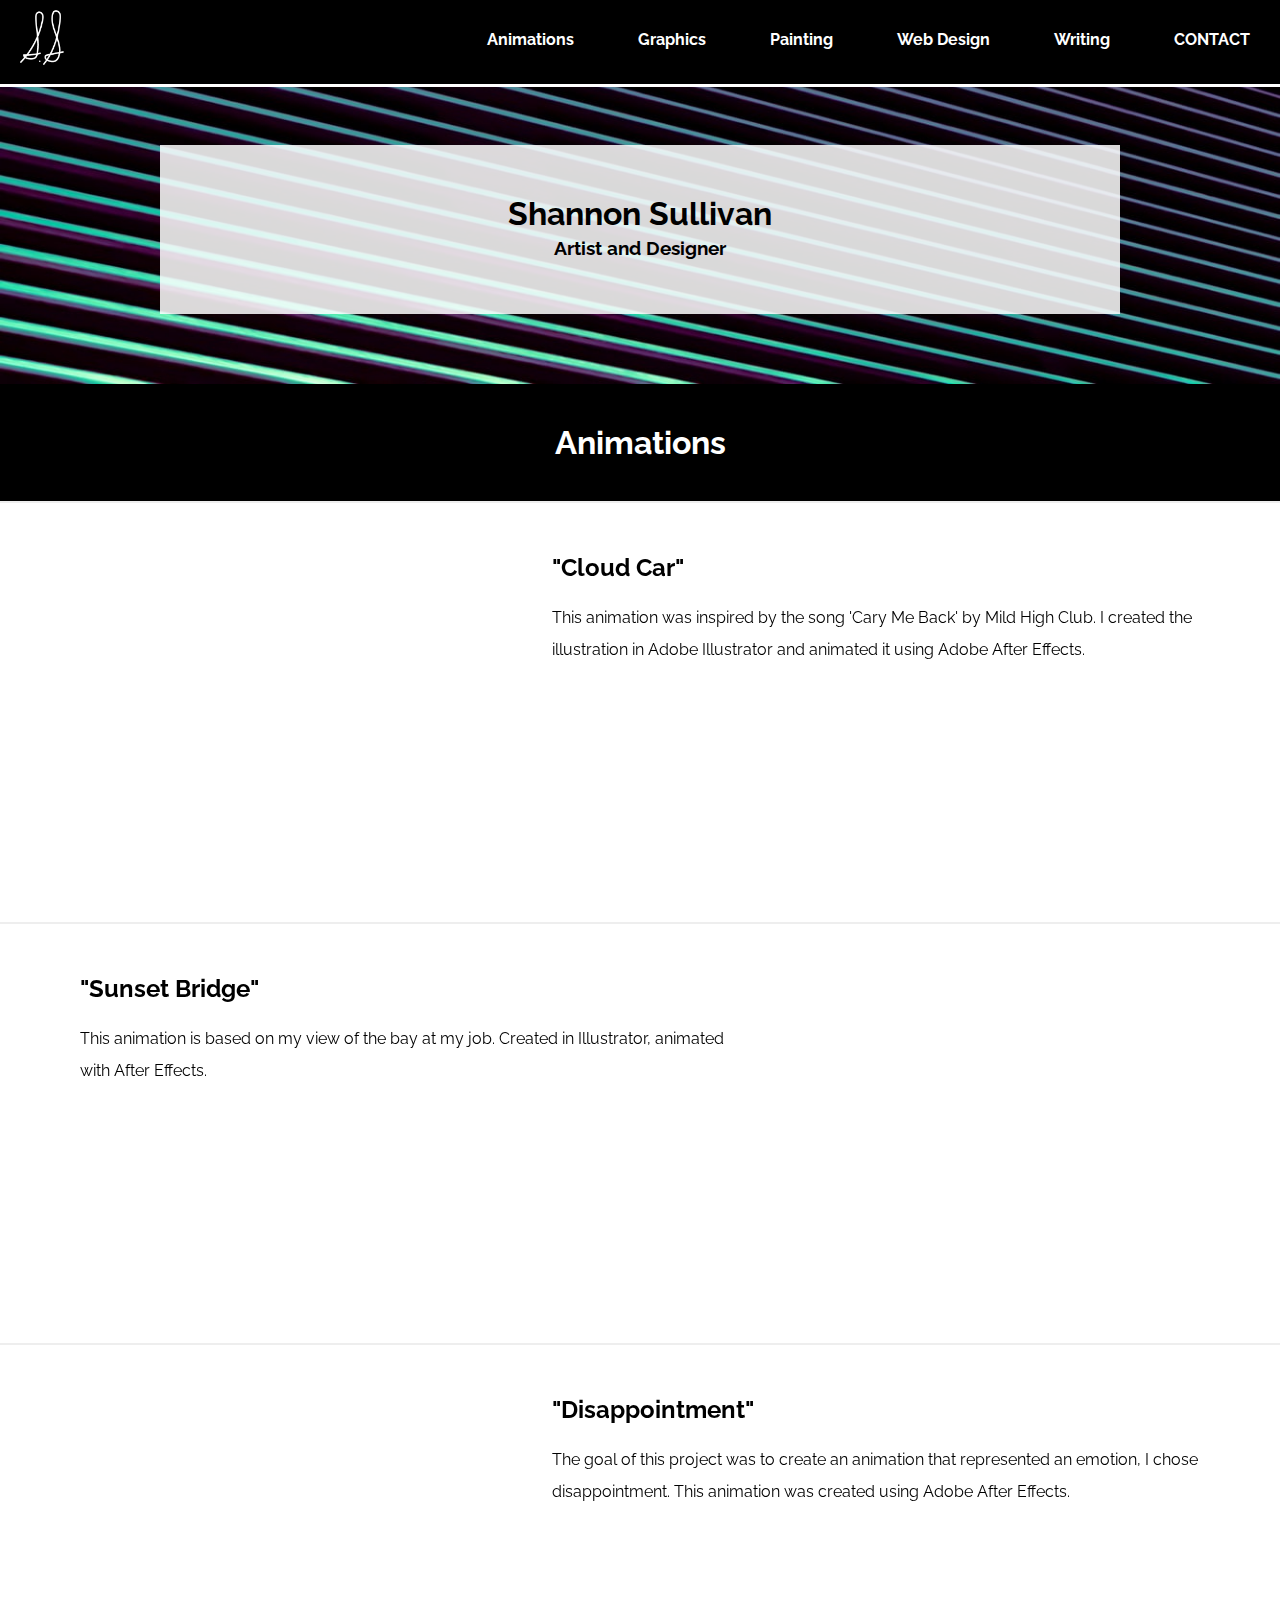
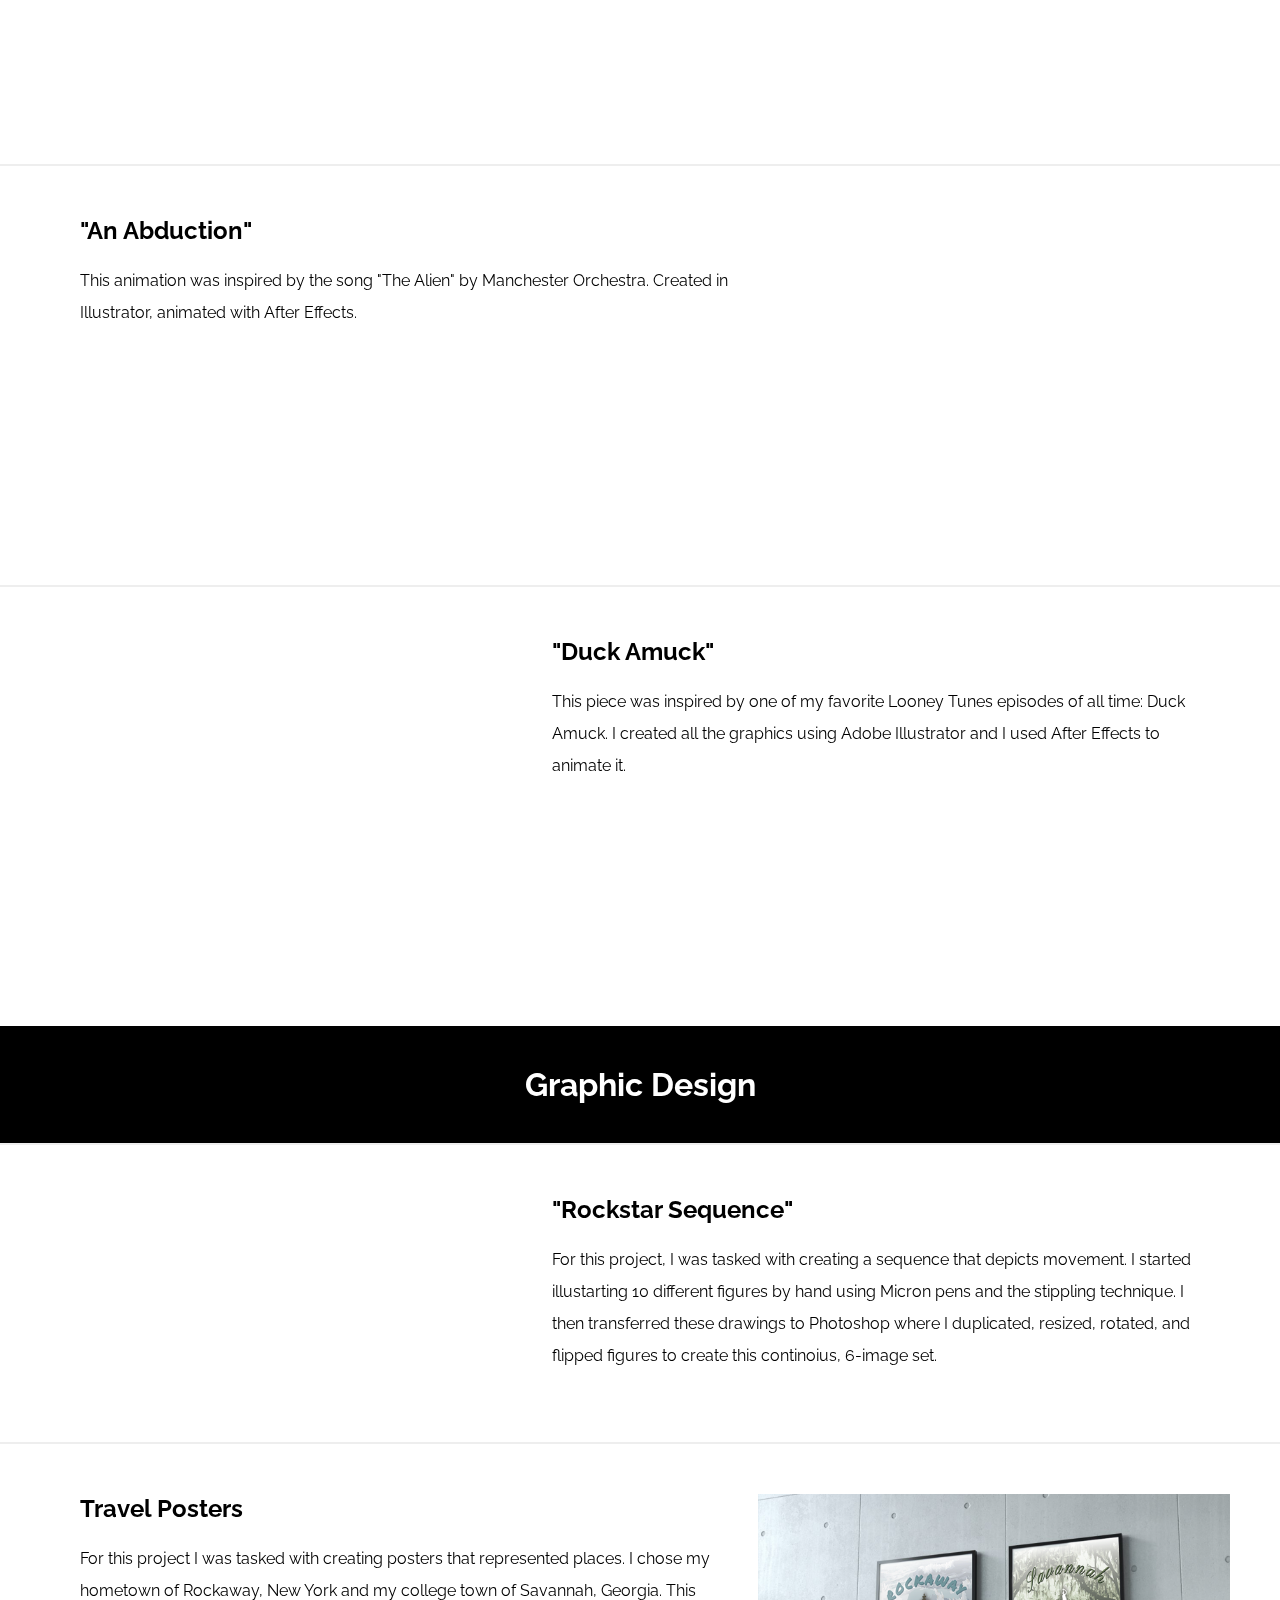
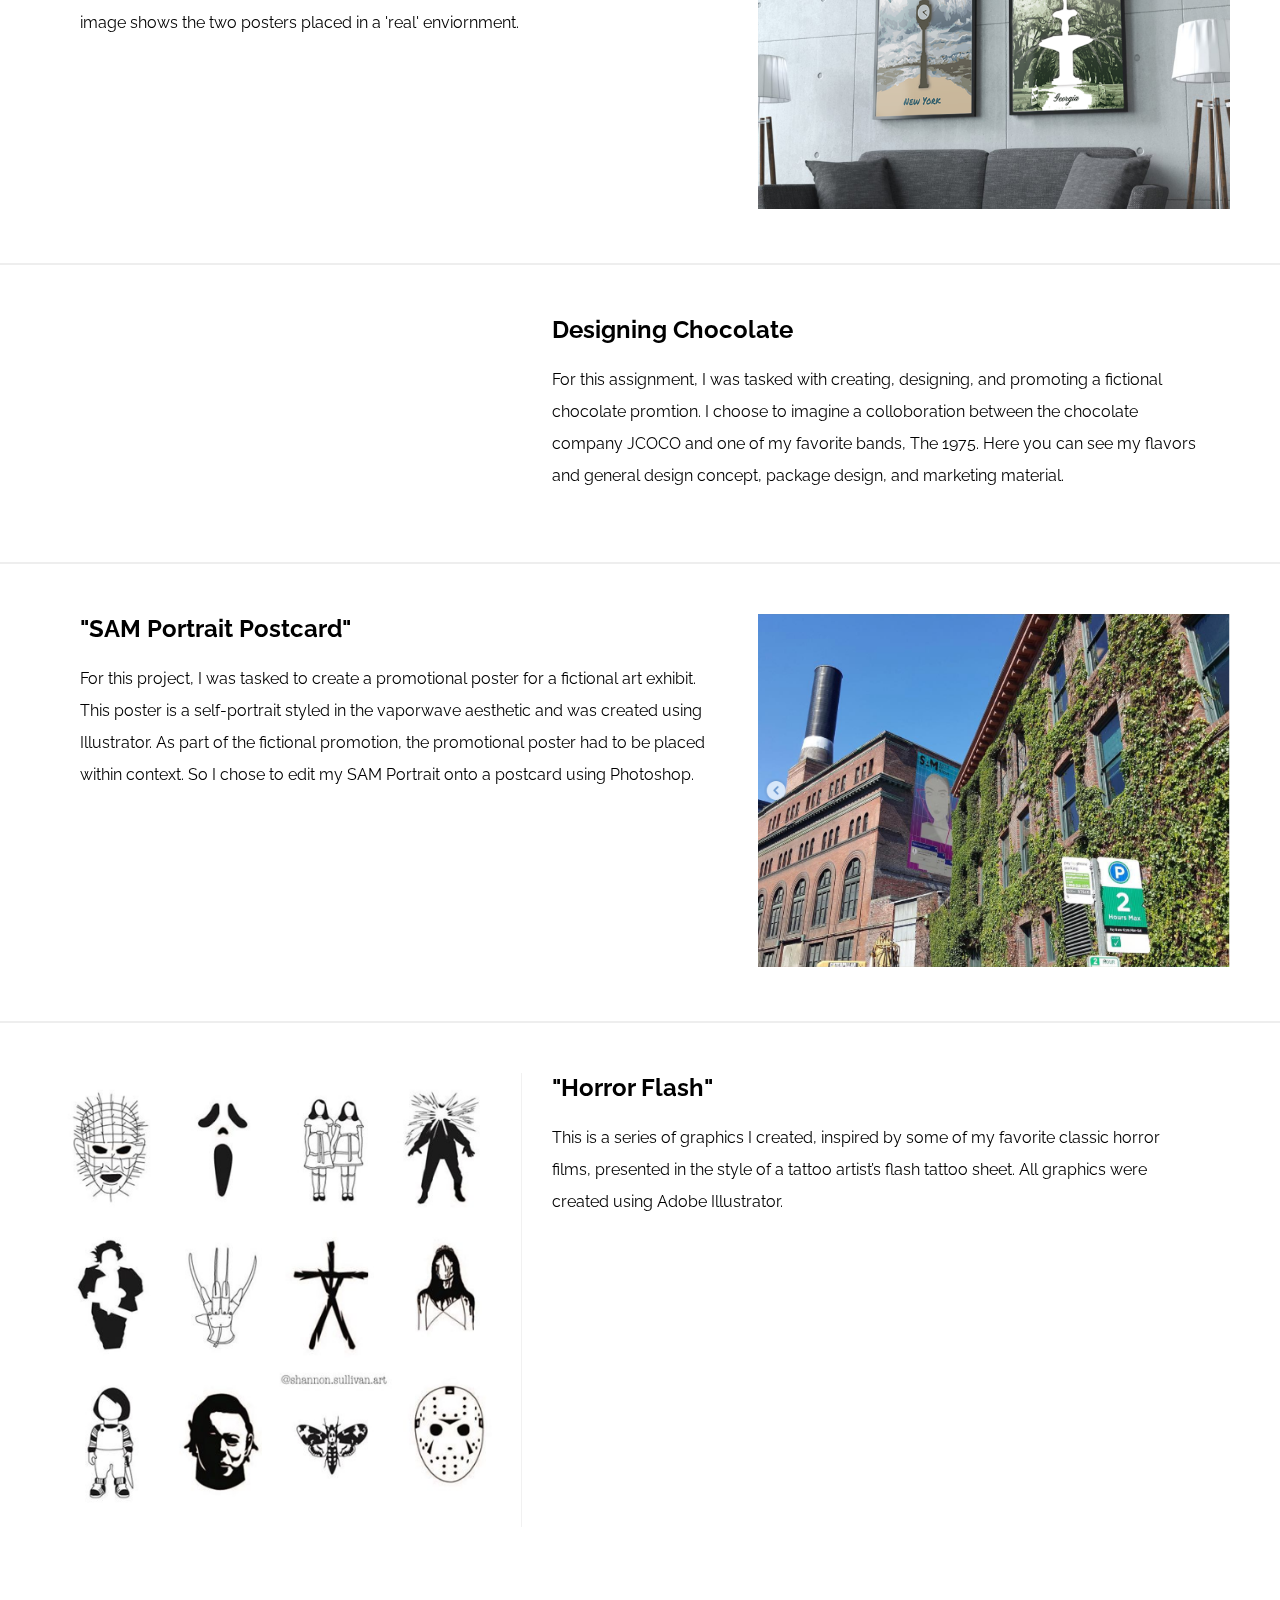
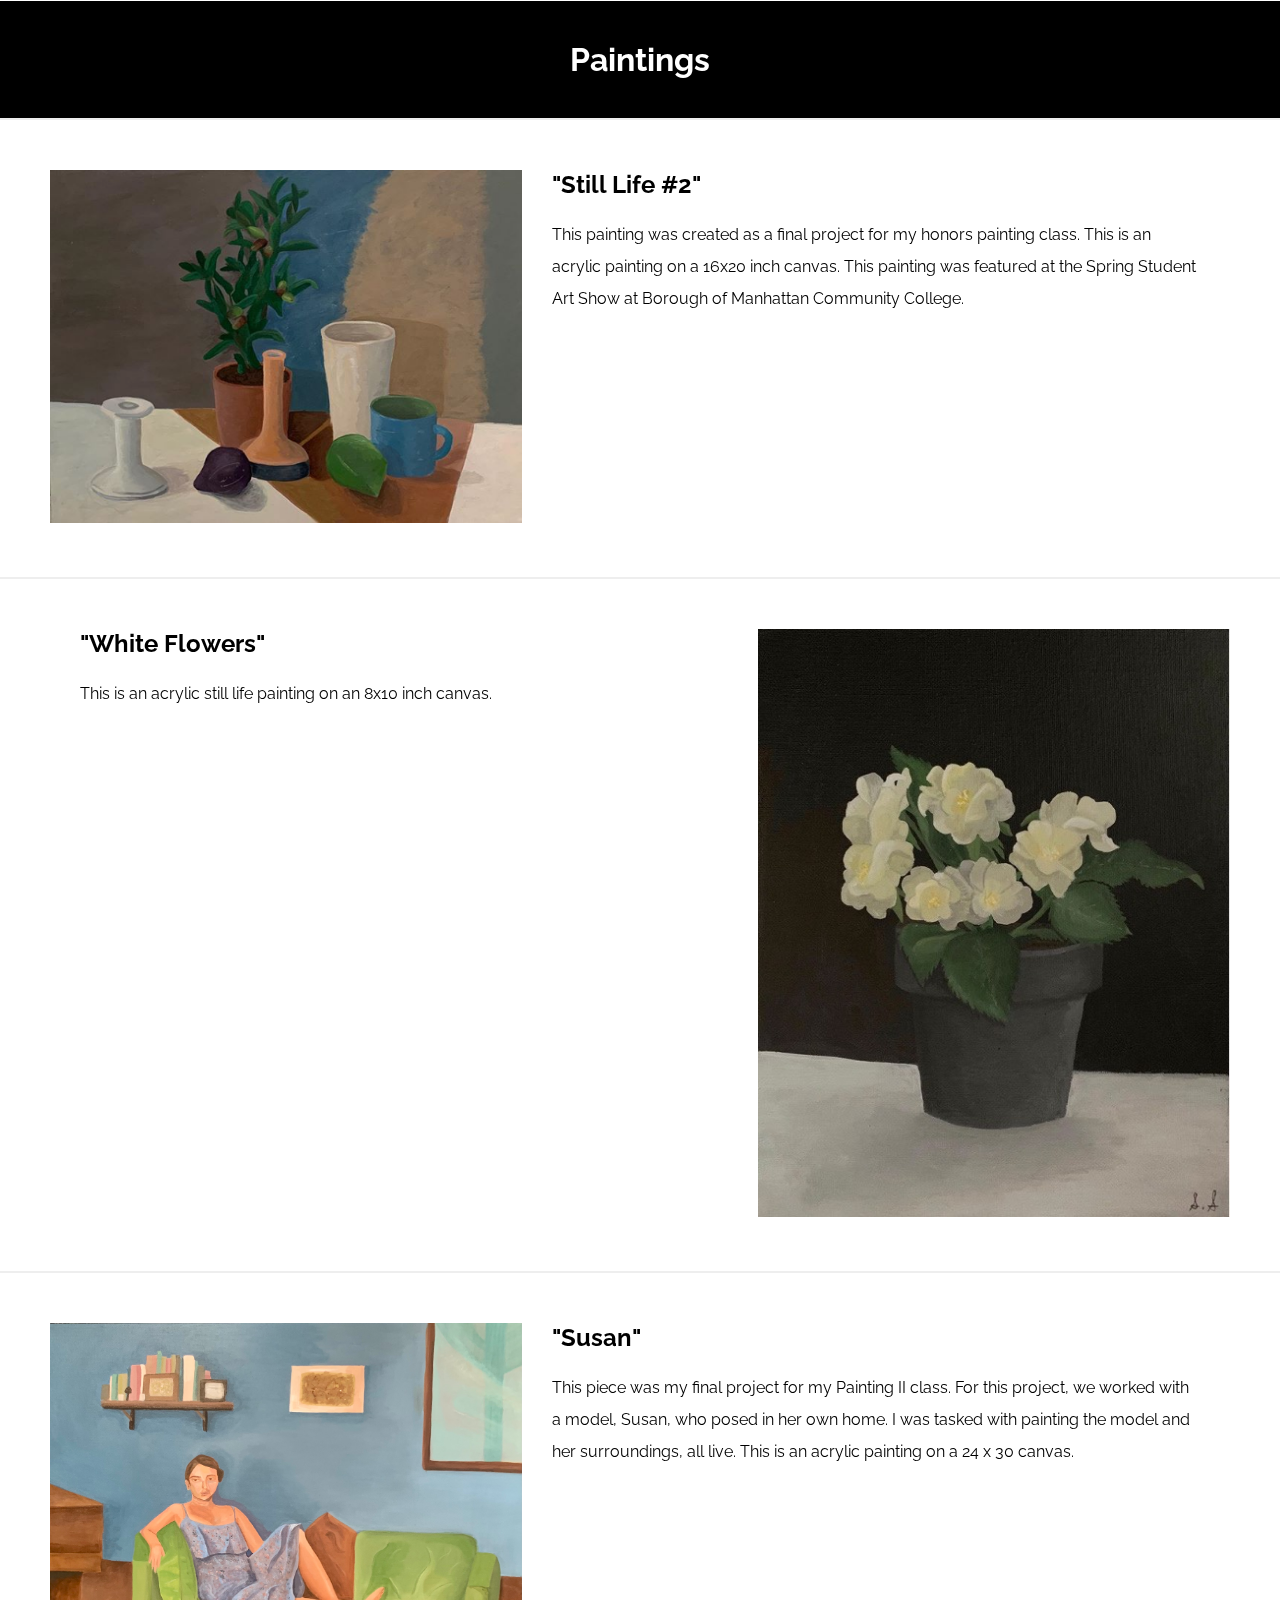
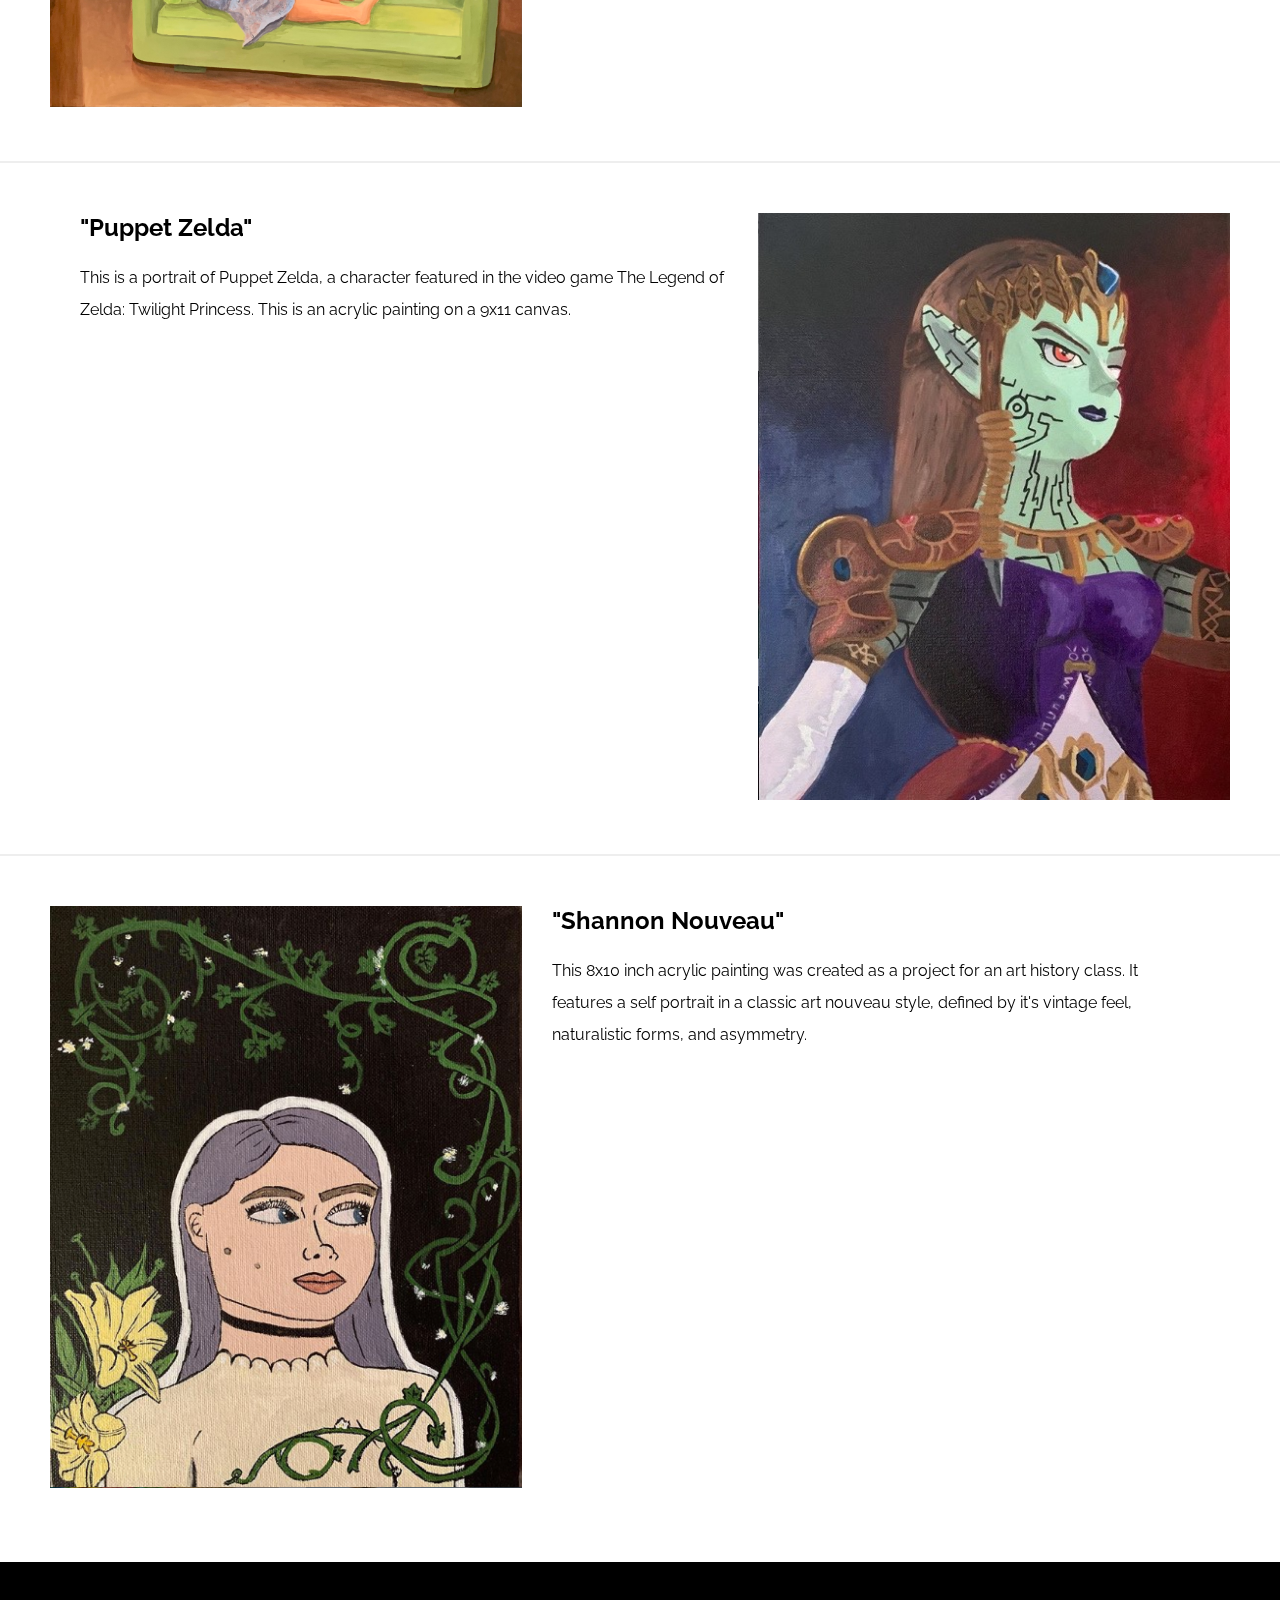
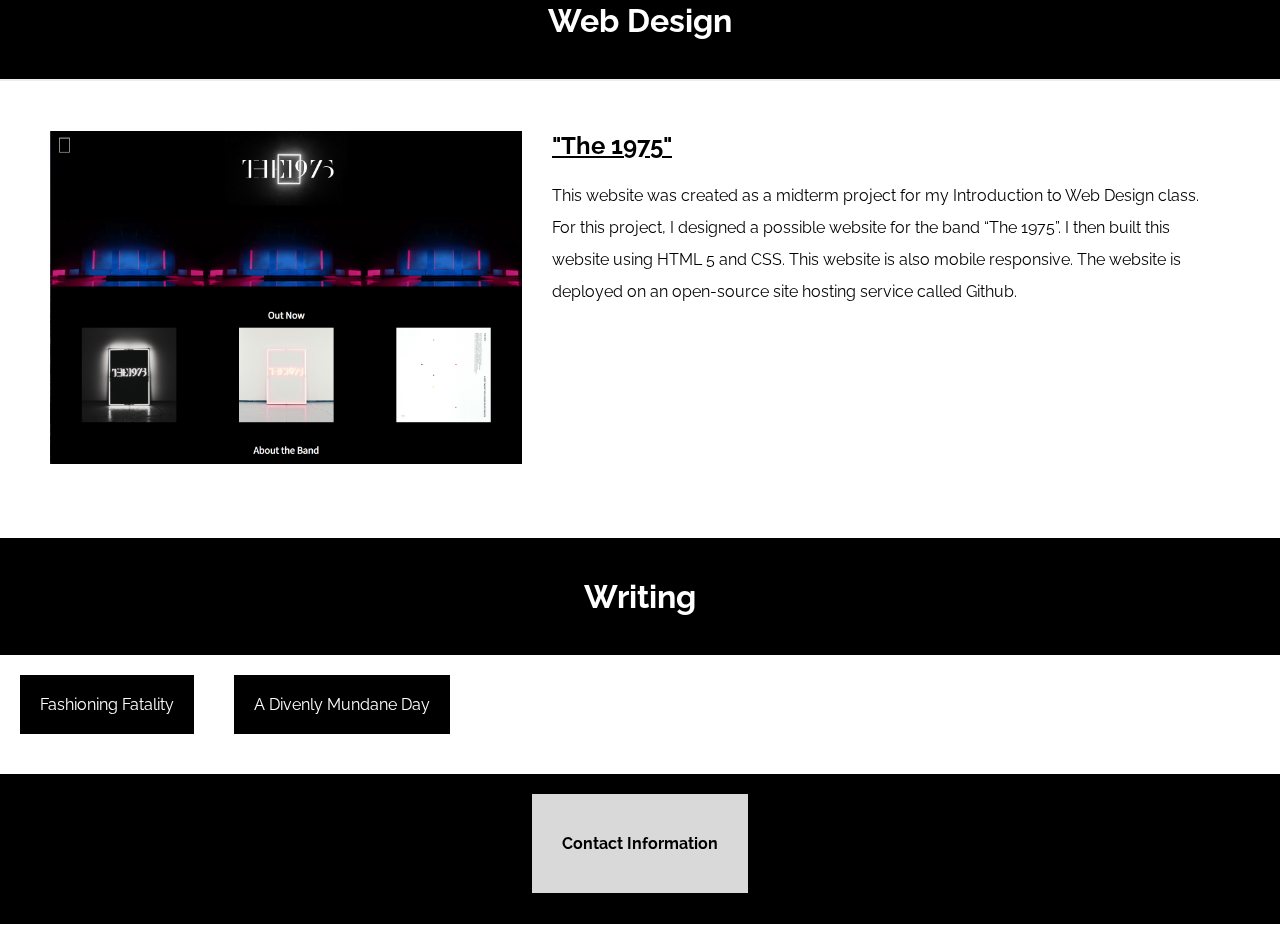
==== index.html @ 8c824acf "Add files via upload" ====
<!DOCTYPE html>
<html lang="en">
<head>
    <meta charset="UTF-8">
    <title>Portfolio</title>
    <link rel="stylesheet" href="css/home.css">
    <link href="https://fonts.googleapis.com/css?family=Raleway:500&display=swap" rel="stylesheet">
    <meta name="viewport" content="width=device-width, initial-scale=1.0">
    
    <script src="https://ajax.googleapis.com/ajax/libs/jquery/3.5.1/jquery.min.js"></script>
    
</head>

<body>
<!--navigation-->
   <header>
       <div id="logo"><img src="img/sig.png"></div>
       <div id="mobileNav"><a href=#><img src="img/sig.png"></a></div>
        <nav>
           <ul>
               <li><a href="index.html#animations">Animations</a></li>
               <li><a href="index.html#graphics">Graphics</a></li>
               <li><a href="index.html#painting">Painting</a></li>
               <li><a href="index.html#webDesign">Web Design</a></li>
               <li><a href="index.html#writing">Writing</a></li>
               <li><a href="contact.html">CONTACT</a></li>
           </ul>
        </nav>
    </header>
    
<!--hero-->
    <div id="hero">
        <div class="overlay">
            <h1>Shannon Sullivan</h1>
            <h3>Artist and Designer</h3>
        </div>
    </div>
    
    
<!--Portfolio-->
    <div class="section" id="animations">
       <h1>Animations</h1>
       
        <div class="container" id="animationContainer">
            <div class="content">
               <div class="c40">
                   <iframe width="560" height="315" src="https://www.youtube.com/embed/FpXOOZvG5vk" frameborder="0" allow="accelerometer; autoplay; clipboard-write; encrypted-media; gyroscope; picture-in-picture" allowfullscreen></iframe>
               </div>
                
                <div class="c60">
                    <h2>"Cloud Car"</h2>
                    <p>This animation was inspired by the song 'Cary Me Back' by Mild High Club. I created the illustration in Adobe Illustrator and animated it using Adobe After Effects.</p>
                </div>
            </div>
               
            <div class="contentb">
               <div class="c40">
                   <iframe width="560" height="315" src="https://www.youtube.com/embed/nHgI6ongxQ8" frameborder="0" allow="accelerometer; autoplay; clipboard-write; encrypted-media; gyroscope; picture-in-picture" allowfullscreen></iframe>
                </div>
                
                <div class="c60">
                    <h2>"Sunset Bridge"</h2>
                    <p>This animation is based on my view of the bay at my job. Created in Illustrator, animated with After Effects.</p>
                </div>
            </div>
                
            <div class="content">
               <div class="c40">
                    <iframe width="560" height="315" src="https://www.youtube.com/embed/QMaX9eE2Rws" frameborder="0" allow="accelerometer; autoplay; clipboard-write; encrypted-media; gyroscope; picture-in-picture" allowfullscreen></iframe>
                </div>
                
                <div class="c60">
                    <h2>"Disappointment"</h2>
                    <p>The goal of this project was to create an animation that represented an emotion, I chose disappointment. This animation was created using Adobe After Effects.</p>
                </div>
            </div>
                
            <div class="contentb">
               <div class="c40">
                    <iframe width="560" height="315" src="https://www.youtube.com/embed/lwGFn_Ug9_E" frameborder="0" allow="accelerometer; autoplay; clipboard-write; encrypted-media; gyroscope; picture-in-picture" allowfullscreen></iframe>
               </div>
                
                <div class="c60">
                    <h2>"An Abduction"</h2>
                    <p>This animation was inspired by the song "The Alien" by Manchester Orchestra. Created in Illustrator, animated with After Effects.</p>
                </div>
            </div>
                
            <div class="content">
               <div class="c40">
                    <iframe width="560" height="315" src="https://www.youtube.com/embed/Mqt0gsGNGH8" frameborder="0" allow="accelerometer; autoplay; clipboard-write; encrypted-media; gyroscope; picture-in-picture" allowfullscreen></iframe>
                </div>
                
                <div class="c60">
                    <h2>"Duck Amuck"</h2>
                    <p>This piece was inspired by one of my favorite Looney Tunes episodes of all time: Duck Amuck. I created all the graphics using Adobe Illustrator and I used After Effects to animate it.</p>
                </div>
            </div>
        </div>
    </div>
    
    
   <div class="section" id="graphics">
       <h1>Graphic Design</h1>
       
        <div class="container" id="graphicContainer">
            <div class="content">
               <div class="c40">
                   <div class="ss" id="ss1">
                    </div>
               </div>
                
                <div class="c60">
                    <h2>"Rockstar Sequence"</h2>
                    <p>For this project, I was tasked with creating a sequence that depicts movement. I started illustarting 10 different figures by hand using Micron pens and the stippling technique. I then transferred these drawings to Photoshop where I duplicated, resized, rotated, and flipped figures to create this continoius, 6-image set.</p>
                </div>
            </div>
               
            <div class="contentb">
                <div class="c40">
                    <img src="img/tp.png">
                </div>
                
                <div class="c60">
                    <h2>Travel Posters</h2>
                    <p>For this project I was tasked with creating posters that represented places. I chose my hometown of Rockaway, New York and my college town of Savannah, Georgia. This image shows the two posters placed in a 'real' enviornment.</p>
                </div>
            </div>
               
            <div class="content">
                <div class="c40">
                   <div class="ss" id="ss2">
                    </div>
                </div>
                
                <div class="c60">
                    <h2>Designing Chocolate</h2>
                    <p>For this assignment, I was tasked with creating, designing, and promoting a fictional chocolate promtion. I choose to imagine a colloboration between the chocolate company JCOCO and one of my favorite bands, The 1975. Here you can see my flavors and general design concept, package design, and marketing material.</p>
                </div>
            </div>
                
            <div class="contentb">
               <div class="c40">
                    <img src="img/gd3.png" alt="graphic design">
               </div>
                
                <div class="c60">
                    <h2>"SAM Portrait Postcard"</h2>
                    <p>For this project, I was tasked to create a promotional poster for a fictional art exhibit. This poster is a self-portrait styled in the vaporwave aesthetic and was created using Illustrator. As part of the fictional promotion, the promotional poster had to be placed within context. So I chose to edit my SAM Portrait onto a postcard using Photoshop.</p>
                </div>
            </div>
                
            <div class="content">
               <div class="c40">
                    <img src="img/tattFlash1.png" alt="graphic design">
                </div>
                
                <div class="c60">
                    <h2>"Horror Flash"</h2>
                    <p>This is a series of graphics I created, inspired by some of my favorite classic horror films, presented in the style of a tattoo artist’s flash tattoo sheet. All graphics were created using Adobe Illustrator.</p>
                </div>
            </div>
        </div>
    </div>

    
    <div class="section" id="painting">
       <h1>Paintings</h1>
       
        <div class="container" id="paintContainer">
            <div class="content">
               <div class="c40">
                    <img src="img/paint1.png" alt="Acrylic still life">
                </div>
                
                <div class="c60">
                    <h2>"Still Life #2" </h2>
                    <p>This painting was created as a final project for my honors painting class. This is an acrylic painting on a 16x20 inch canvas. This painting was featured at the Spring Student Art Show at Borough of Manhattan Community College.</p>
                </div>
            </div>
                
            <div class="contentb">
               <div class="c40">
                    <img src="img/paint2.JPG" alt="acrylic still life">
                </div>
                
                <div class="c60">
                    <h2>"White Flowers"</h2>
                    <p>This is an acrylic still life painting on an 8x10 inch canvas.</p>
                </div>
            </div>
                
            <div class="content">
               <div class="c40">
                    <img src="img/final.jpg" alt="acrylic portrait painting">
                </div>
                
                <div class="c60">
                    <h2>"Susan"</h2>
                    <p>This piece was my final project for my Painting II class. For this project, we worked with a model, Susan, who posed in her own home. I was tasked with painting the model and her surroundings, all live. This is an acrylic painting on a 24 x 30 canvas.</p>
                </div>
            </div>
               
               <div class="contentb">
               <div class="c40">
                    <img src="img/paint3.JPG" alt="acrylic videogame ainting">
                </div>
                
                <div class="c60">
                    <h2>"Puppet Zelda"</h2>
                    <p>This is a portrait of Puppet Zelda, a character featured in the video game The Legend of Zelda: Twilight Princess. This is an acrylic painting on a 9x11 canvas.</p>
                </div>
            </div>
                
            <div class="content">
               <div class="c40">
                    <img src="img/paint4.png" alt="acrylic self portrait">
                </div>
                
                <div class="c60">
                    <h2>"Shannon Nouveau"</h2>
                    <p>This 8x10 inch acrylic painting was created as a project for an art history class. It features a self portrait in a classic art nouveau style, defined by it's vintage feel, naturalistic forms, and asymmetry.</p>
                </div>
            </div>
        </div>
    </div>
    
    <div class="section" id="webDesign">
       <h1>Web Design</h1>
        <div class="container" id="webContainer">
            <div class="content">
                <div class=c40>
                    <img src="img/web1.png" alt="Web design">
                </div>
                
                <div class="c60">
                    <a href="https://shan41700.github.io/1975/" target=_blank><h2>"The 1975"</h2></a>
                    <p>This website was created as a midterm project for my Introduction to Web Design class. For this project, I designed a possible website for the band “The 1975”. I then built this website using HTML 5 and CSS. This website is also mobile responsive. The website is deployed on an open-source site hosting service called Github.</p>
                </div>
            </div>
        </div>
    </div>
    
    <div class="section" id='writing'>
        <h1>Writing</h1>
        <div id="writingContainer">
            <a href="pdf/fashioningFatality.pdf" target="_blank">Fashioning Fatality</a>
            <a href="pdf/Play.pdf" target="_blank"> A Divenly Mundane Day</a>
        </div>
    </div>
    
<!--Contact-->
    <div id="cta">
        <a href="contact.html">Contact Information</a>
    </div>
    
    
        <script>
            /*Navigation and Layout*/
            $('#mobileNav').click(function(){
                $('nav').toggle();
            }); 
        
            $('#webDesign h1').click(function(){
                $('#webContainer').toggle();
            });
     
            $('#graphics h1').click(function(){
                $('#graphicContainer').toggle();
            });
     
            $('#painting h1').click(function(){
                $('#paintContainer').toggle();
            });
            
            $('#animations h1').click(function(){
                $('#animationContainer').toggle();
            });
            
            $('#writing h1').click(function(){
                $('#writingContainer').toggle();
            });
        
            if ($(window).width() < 850){
            $('#webContainer').hide();
            $('#graphicContainer').hide();
            $('#paintContainer').hide();
            $('#animationContainer').hide();
            $('#writingContainer').hide();
            }
        </script>
</body>
</html>
---- css/home.css ----
*{
    box-sizing:border-box;
    margin:0;
    padding:0;
    font-family: 'Raleway', sans-serif;
}

h1{
    font-style: bold 700;
}

a{
    text-decoration:none;
    color:#000;
}




/*Navigation*/
#mobileNav{display:none;}

header{
    min-width:100%;
    background-color:#000;
    display:flex;
    position:fixed;
    top:0;
    border-bottom: 3px solid #fff;
    z-index:2;
}

header img{
    height:80px;
    padding:10px 0px 15px 20px;
}

nav{
    width:100%;
    text-align:right;
    margin:30px 0px;
}

nav li{
    display:inline-block;
    padding: 0px 30px;
}

nav a{
    text-decoration: none;
    color:#fff;
    font-weight: bold;
}

nav a:hover{
    text-decoration: underline;
}


/*Hero*/
#hero{
    margin: 75px 0px 0px 0px;
    background-image:url(../img/bg.jpeg);
    background-repeat: no-repeat;
    background-position:bottom;
    background-size: cover;
    padding:20px 0px;
}

#hero p{padding-top:20px;}

#hero h3{padding:5px;}

.overlay{
    background-color: rgba(255,255,255, .85);
    width: 75%;
    text-align: center;
    margin: 50px auto;
    padding:50px;
    animation-name: grow;
    animation-duration: 3s;
    animation-fill-mode:both;
    
}

@keyframes grow{
    0% {
        transform:scale(1);
        background-color:rgba(255,255,255, .85);
    }
    50%{
        transform: scale(1.25);
        background-color:rgba(255,255,255,1);
    }
    100% {
        transform:scale(1);
        background-color:rgba(255,255,255, .85);
    }
}


/*Portfolio*/
.section{
    background-color:#000;
    margin: 0px 0px 20px 0px;
    color:#fff;
}

.section h1{
    padding:40px 0px;
    text-align: center;
}


.content{
    display:flex;
    background-color:#fff;
    padding: 50px;
    border-top: solid 2px #eee;
    color:#000;
}

.contentb{
    display:flex;
    flex-direction: row-reverse;
    background-color:#fff;
    padding: 50px;
    border-top: solid 2px #eee;
    color:#000;
}

.contentb .c40 {text-align:right;}

.c40{width:40%;}
.c60{width:60%;}

.c40 img {max-width:100%;}
.c40 iframe{max-width:100%;}
.c60 p{
    max-width:100%;
    line-height: 2;
}

.c60 h2{
    margin: 0px 30px;
}

.c60 p{
    margin:0px 30px;
    padding: 20px 0px;
}

.c60 a{text-decoration:underline;}

#writingContainer
{
    width:100%;
    display:flex;
    background-color: #fff;
    text-align:center;
}

#writing a{
    color:#fff;
    background-color:#000;
    padding:20px;
    margin:20px;
}

#writing a:hover{
    background-color:#474747;
    transform: scale(1.1);
}

.ss {
    width:100%;
    height:100%;
    background-size: contain;
    background-repeat: no-repeat;
}

#ss1{
    background-image: url(../img/seq1.jpg);
    animation: slide1 25s infinite; 
}

#ss2{
    background-image: url(../img/fbPage.png);
    animation: slide2 25s infinite; 
}


@keyframes slide1{
    16%{
         background-image: url(../img/seq1.jpg);
    }
    32%{
        background-image: url(../img/seq2.jpg);
    }
    48%{
        background-image: url(../img/seq3.jpg);
    }
    64%{
        background-image: url(../img/seq4.jpg);
    }
    80%{
        background-image: url(../img/seq5.jpg);
    }
    100%{
        background-image: url(../img/seq6.jpg);
    }  
}

@keyframes slide2{
    50%{
         background-image: url(../img/fbPage.png);
    }
    100%{
        background-image: url(../img/chocolate.jpg);
    }
}




/*cta*/

#cta{
    background-color: #000;
    text-align:center;
    height:150px;
}

#cta a{
    display:inline-block;
    padding:40px 30px;
    margin: 20px 0px 50px 0px;
    background-color: rgba(255,255,255,.85);
    text-decoration: none;
    color:#000;
    font-weight: bold;
    transition:.2s;
}

#cta a:hover{
    background-color: rgba(255,255,255,1);
    transform: scale(1.1);
}


/*Mobile*/
@media (max-width:850px){
    /*Nav*/
    #mobileNav{
        display: inline-block;
        background-color:#000;
        position: absolute;
        width:100%;
    }
    
    nav {
        position:static;
        margin:100px 0px 0px 0px;
        display:none;
        text-align: center;
    }
    
    nav li{
        display:block;
        padding:0;
    }
    
    nav a {
        width:100%;
        display:block;
        border:none;
        border-bottom: 1px solid #fff;
        color: #fff;
        text-decoration: none;
        padding: 5px 0px;
    }
    
    #logo{display:none;}
    

    /*Portfolio*/
    .content, .contentb{flex-direction:column;}
    
    .c40, .c60{width:100%;}
    
    .c60 h2 {
        margin:0;
        padding-top:15px;
    }
    
    .c60 p{
        padding: 10px 0 0 0;
        margin:0px;
    }
}
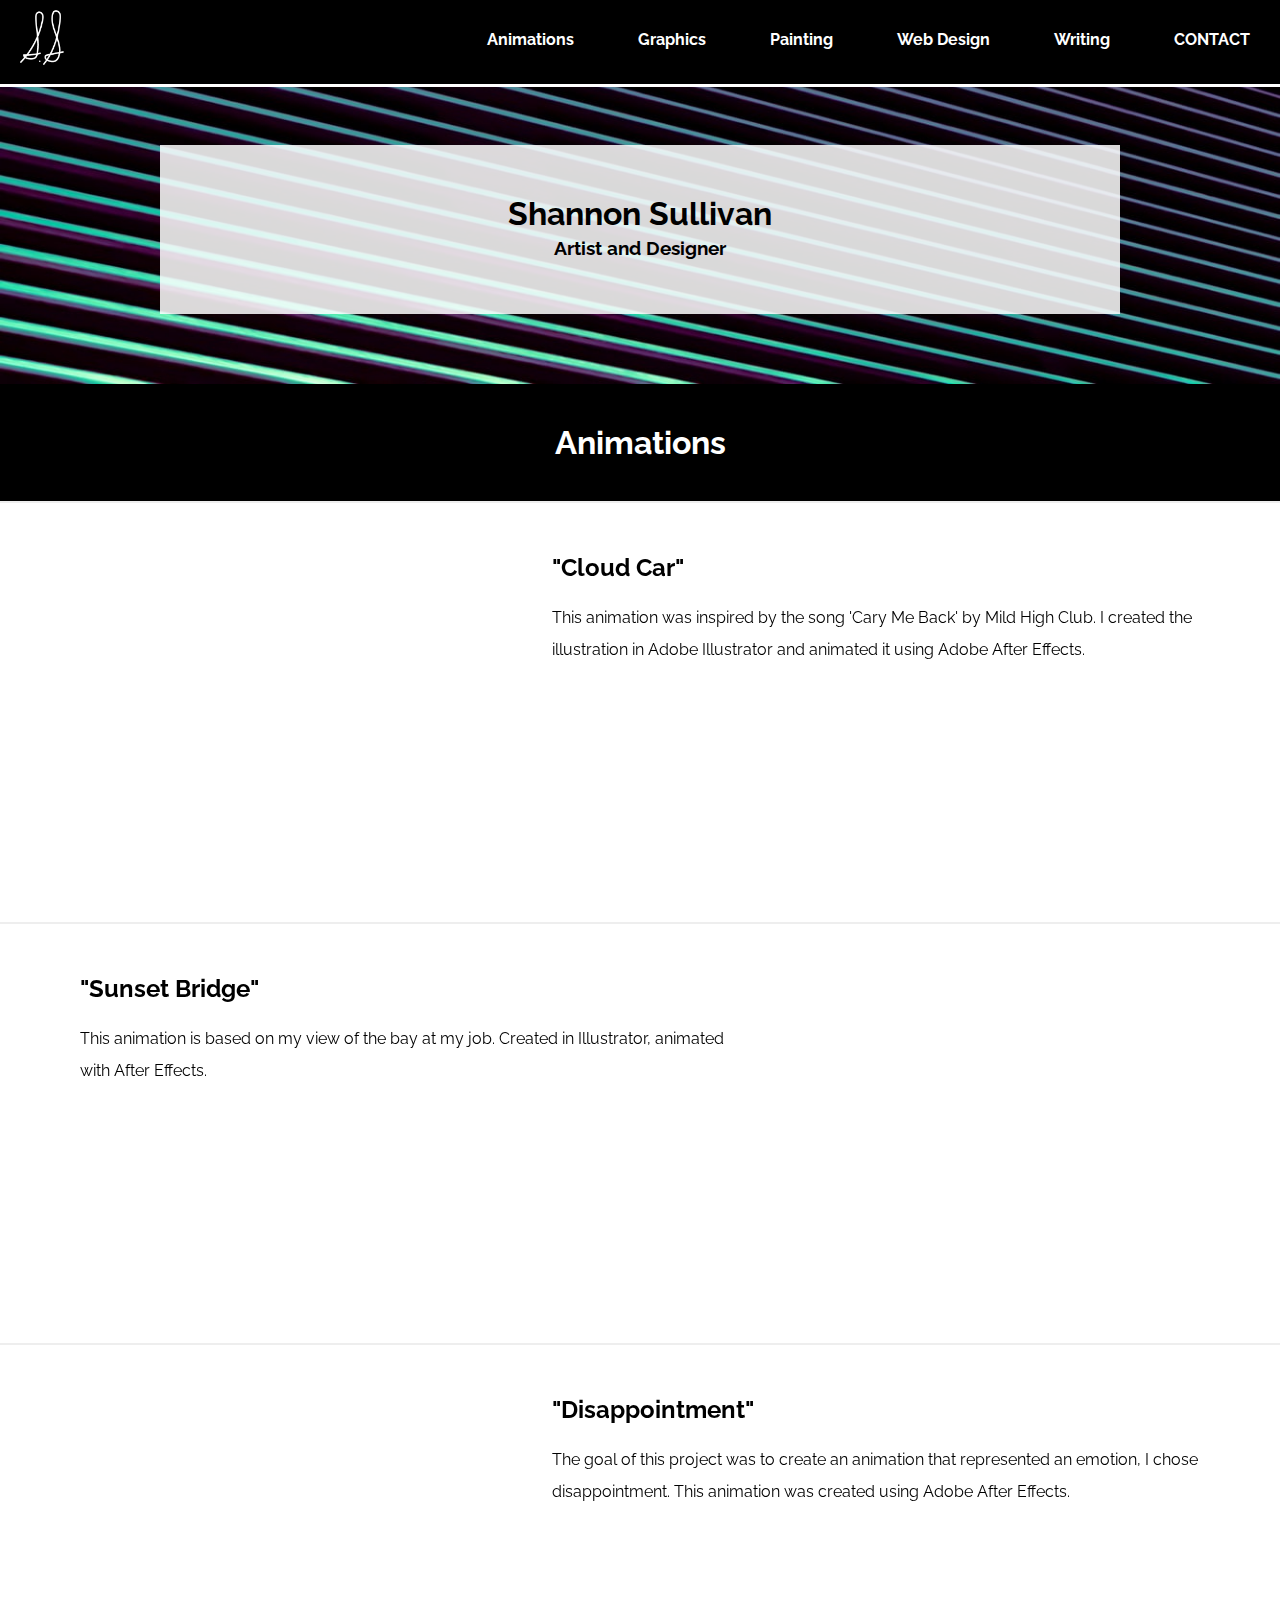
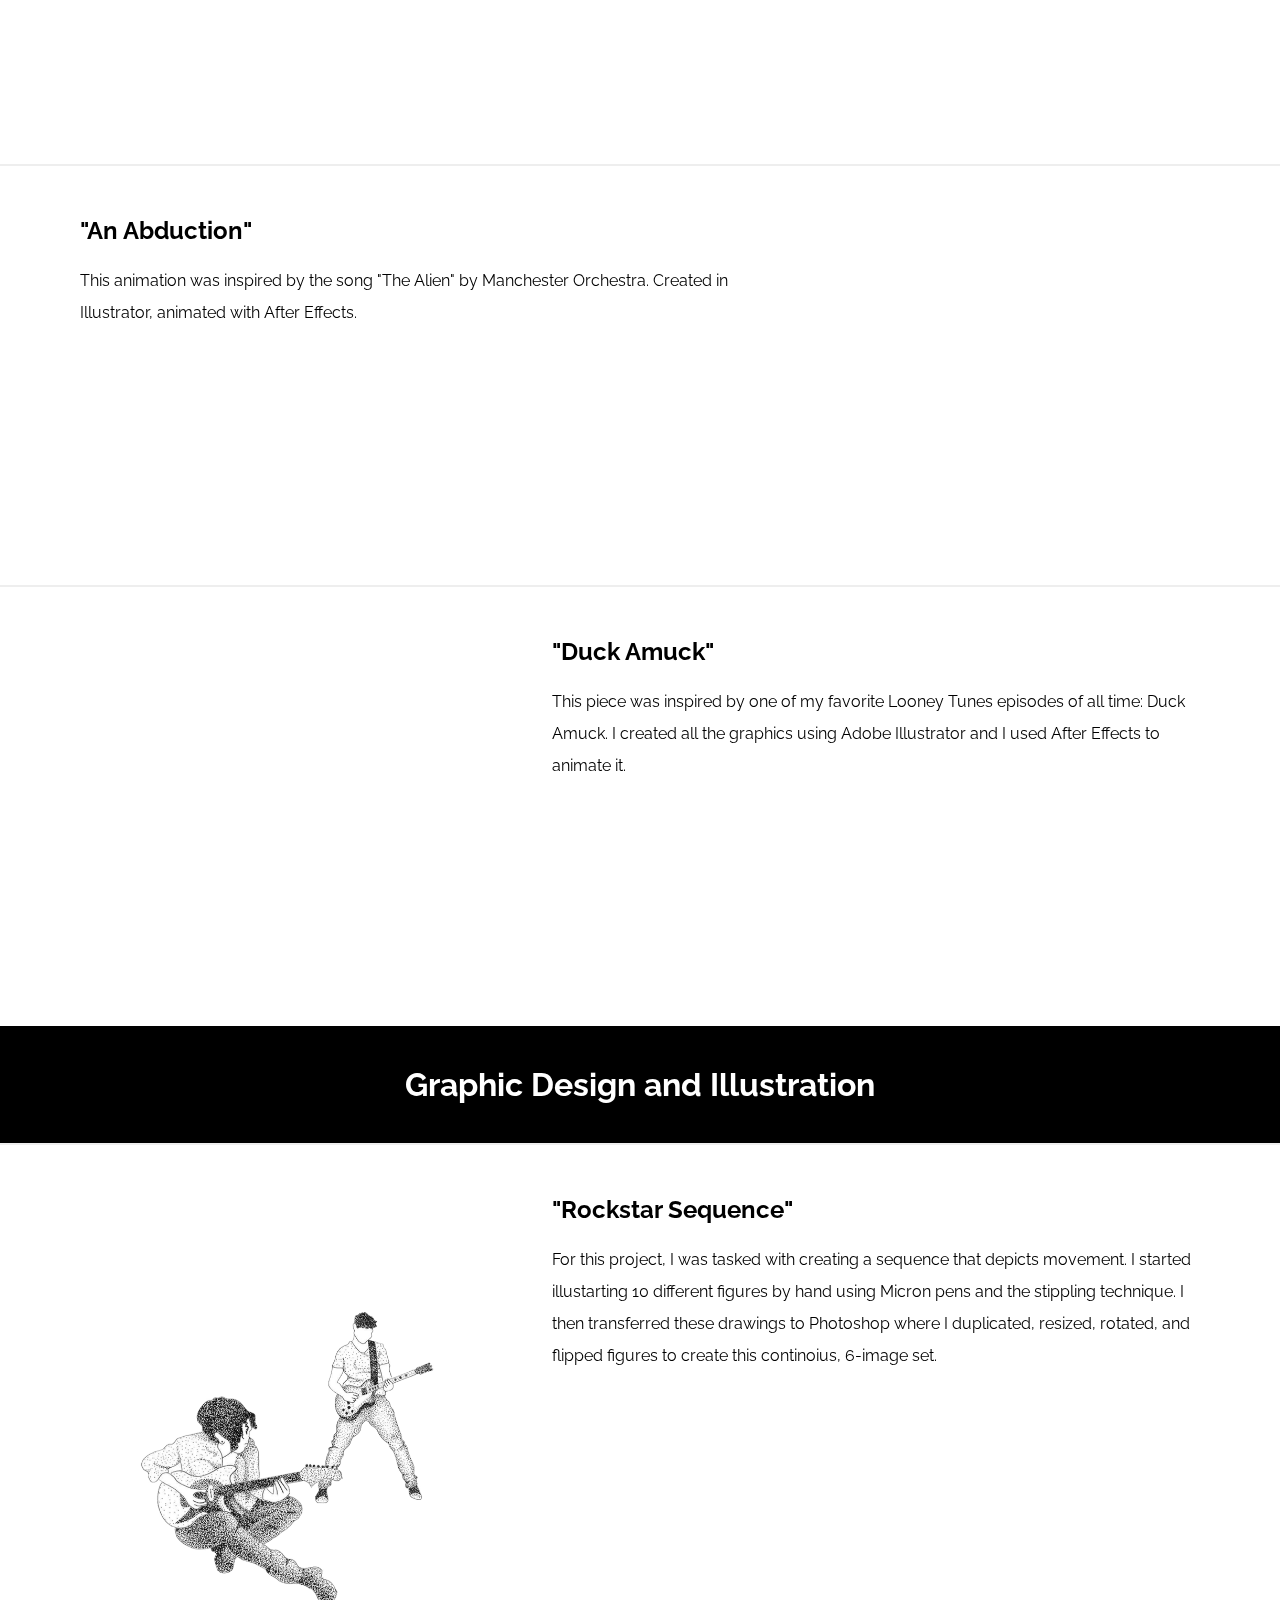
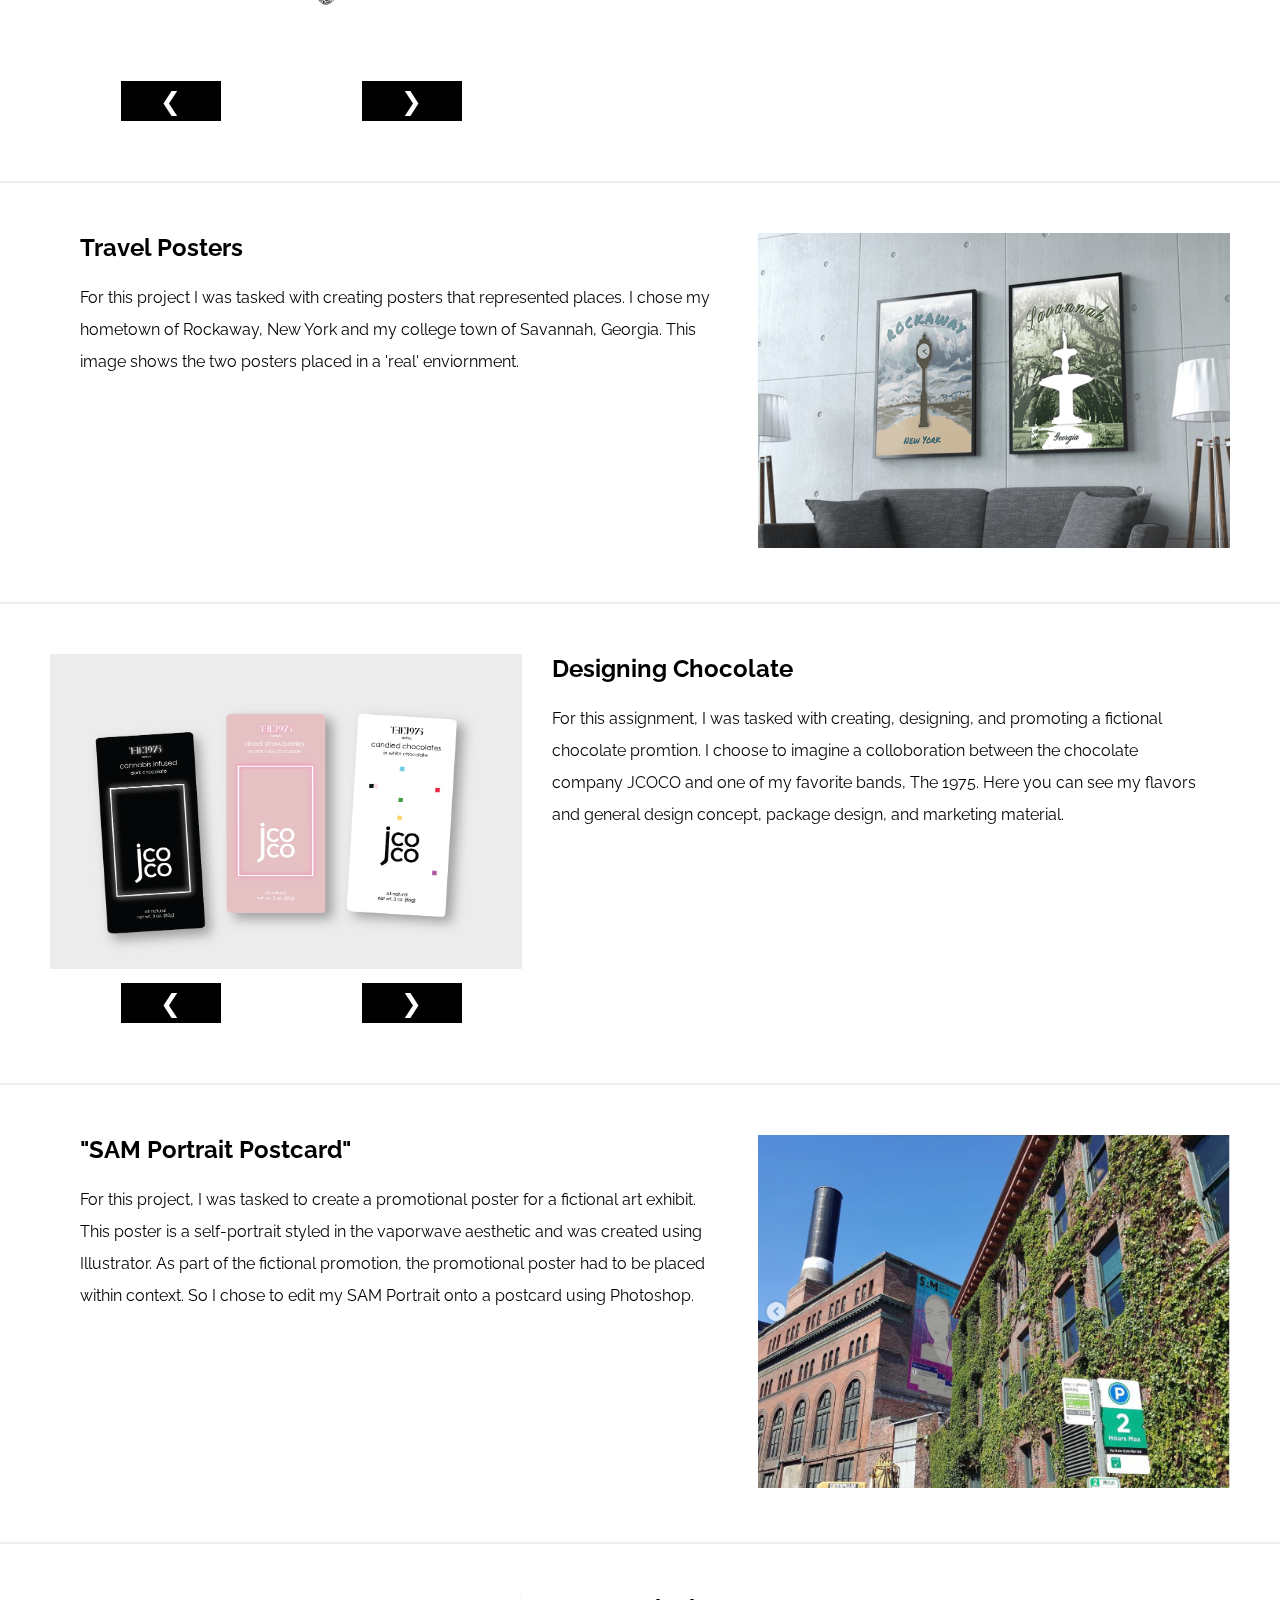
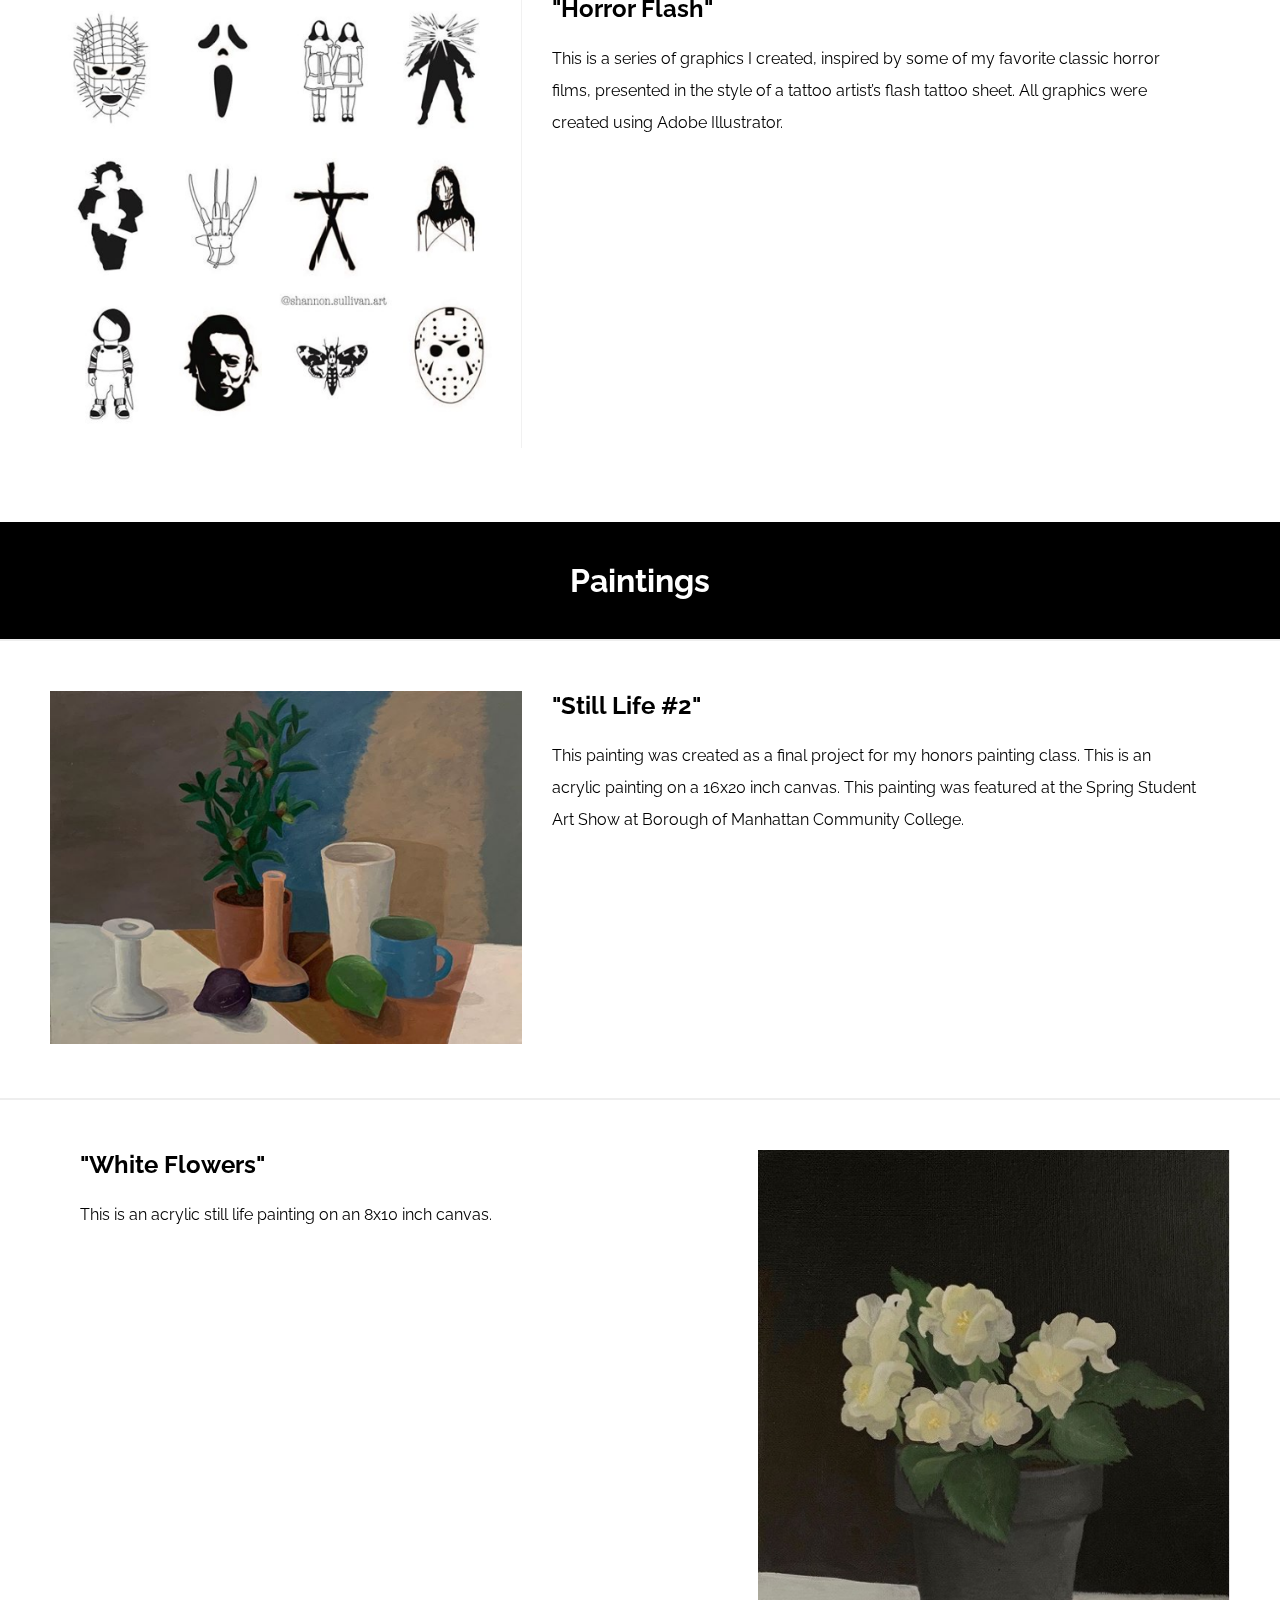
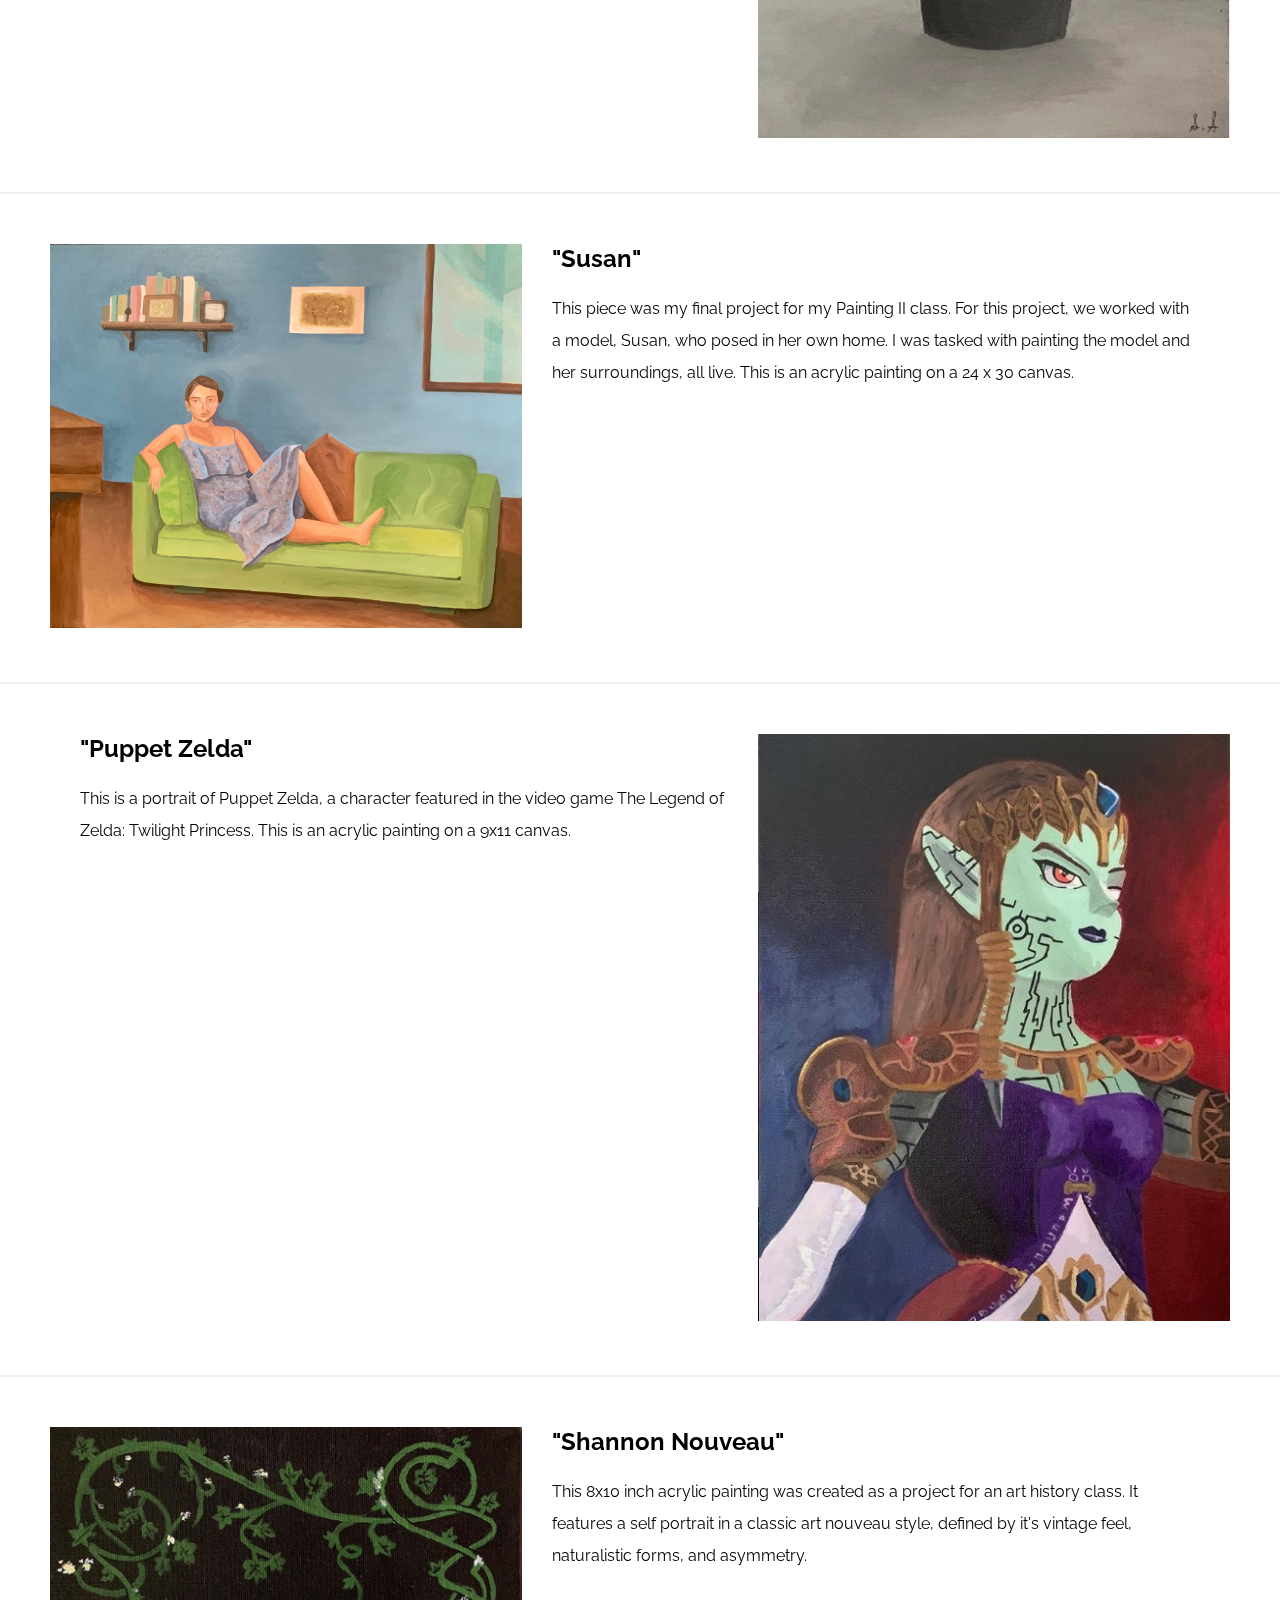
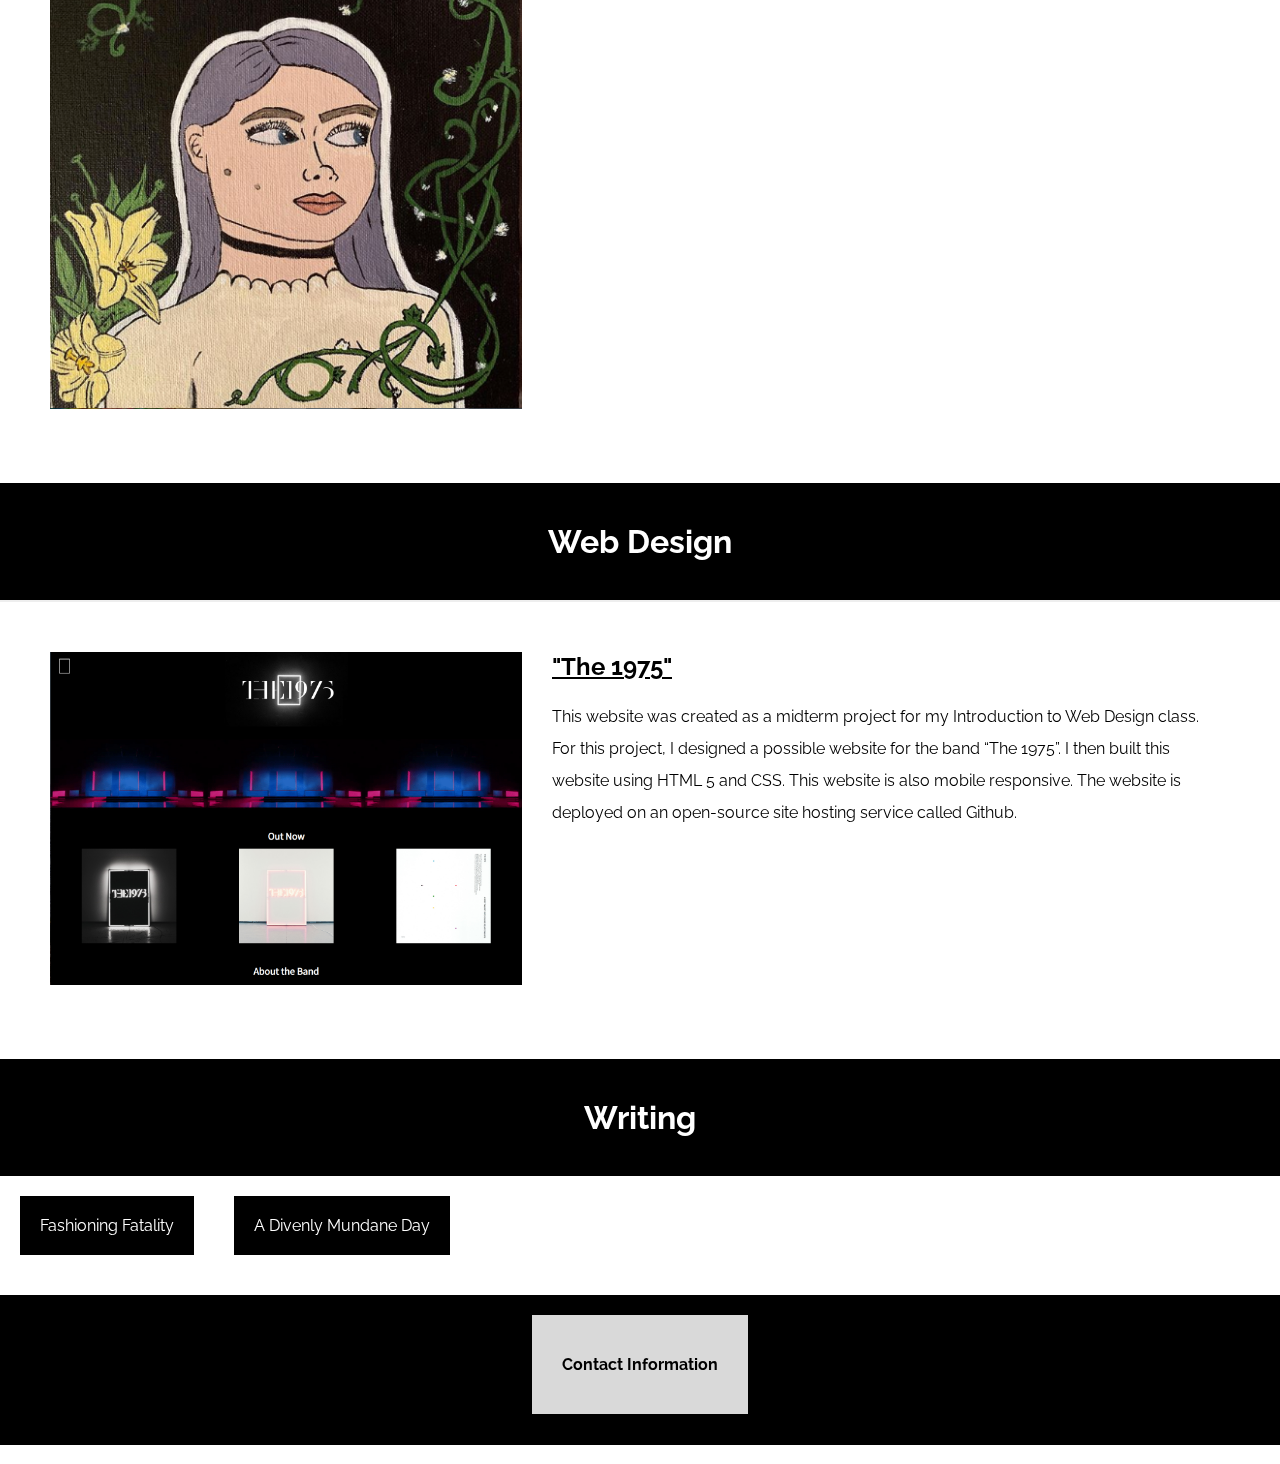
==== commit 8dced5c8: "Add files via upload" ====
--- a/index.html
+++ b/index.html
@@ -101,13 +101,35 @@
     
     
    <div class="section" id="graphics">
-       <h1>Graphic Design</h1>
+       <h1>Graphic Design and Illustration</h1>
        
         <div class="container" id="graphicContainer">
             <div class="content">
                <div class="c40">
-                   <div class="ss" id="ss1">
-                    </div>
+                   <div class="ssContainer">
+                        <div class="mySlides fade">
+                                <img src="img/seq1.jpg" style="width:100%">
+                          </div>
+                          <div class="mySlides fade">
+                                <img src="img/seq2.jpg" style="width:100%">
+                          </div>
+                          <div class="mySlides fade">
+                                <img src="img/seq3.jpg" style="width:100%">
+                          </div>
+                          <div class="mySlides fade">
+                                <img src="img/seq4.jpg" style="width:100%">
+                          </div>
+                          <div class="mySlides fade">
+                                <img src="img/seq5.jpg" style="width:100%">
+                          </div>
+                          <div class="mySlides fade">
+                                <img src="img/seq6.jpg" style="width:100%">
+                          </div>
+                      <div class="buttons">
+                         <div><a class="prev" onclick="plusSlides(-1, 0)">&#10094;</a></div>
+                         <div><a class="next" onclick="plusSlides(1, 0)">&#10095;</a></div> 
+                      </div>
+                      </div>
                </div>
                 
                 <div class="c60">
@@ -129,8 +151,21 @@
                
             <div class="content">
                 <div class="c40">
-                   <div class="ss" id="ss2">
-                    </div>
+                   <div class="ssContainer">
+                        <div class="mySlides2 fade">
+                                <img src="img/chocolate.jpg" style="width:100%">
+                          </div>
+                          <div class="mySlides2 fade">
+                                <img src="img/fbPage.png" style="width:100%">
+                          </div>
+                          <div class="mySlides2 fade">
+                                <img src="img/package.png" style="width:100%">
+                          </div>
+                      <div class="buttons">
+                         <div><a class="prev" onclick="plusSlides(-1, 1)">&#10094;</a></div>
+                          <div><a class="next" onclick="plusSlides(1, 1)">&#10095;</a></div>
+                      </div>
+                      </div>
                 </div>
                 
                 <div class="c60">
@@ -288,6 +323,27 @@
             $('#animationContainer').hide();
             $('#writingContainer').hide();
             }
-        </script>
+            
+            /*Slideshow*/
+            var slideIndex = [1,1];
+            var slideId = ["mySlides", "mySlides2"]
+            showSlides(1, 0);
+            showSlides(1, 1);
+
+            function plusSlides(n, no) {
+                showSlides(slideIndex[no] += n, no);
+            }
+
+            function showSlides(n, no) {
+                var i;
+                var x = document.getElementsByClassName(slideId[no]);
+                if (n > x.length) {slideIndex[no] = 1}    
+                if (n < 1) {slideIndex[no] = x.length}
+                for (i = 0; i < x.length; i++) {
+                    x[i].style.display = "none";  
+                }
+                x[slideIndex[no]-1].style.display = "block";  
+            }
+    </script>
 </body>
 </html>--- a/css/home.css
+++ b/css/home.css
@@ -111,7 +111,6 @@
     text-align: center;
 }
 
-
 .content{
     display:flex;
     background-color:#fff;
@@ -133,7 +132,6 @@
 
 .c40{width:40%;}
 .c60{width:60%;}
-
 .c40 img {max-width:100%;}
 .c40 iframe{max-width:100%;}
 .c60 p{
@@ -172,59 +170,46 @@
     transform: scale(1.1);
 }
 
-.ss {
-    width:100%;
-    height:100%;
-    background-size: contain;
-    background-repeat: no-repeat;
-}
-
-#ss1{
-    background-image: url(../img/seq1.jpg);
-    animation: slide1 25s infinite; 
-}
-
-#ss2{
-    background-image: url(../img/fbPage.png);
-    animation: slide2 25s infinite; 
-}
-
-
-@keyframes slide1{
-    16%{
-         background-image: url(../img/seq1.jpg);
-    }
-    32%{
-        background-image: url(../img/seq2.jpg);
-    }
-    48%{
-        background-image: url(../img/seq3.jpg);
-    }
-    64%{
-        background-image: url(../img/seq4.jpg);
-    }
-    80%{
-        background-image: url(../img/seq5.jpg);
-    }
-    100%{
-        background-image: url(../img/seq6.jpg);
-    }  
-}
-
-@keyframes slide2{
-    50%{
-         background-image: url(../img/fbPage.png);
-    }
-    100%{
-        background-image: url(../img/chocolate.jpg);
-    }
-}
-
-
+/*Slideshows*/
+.buttons{
+    max-width:100%;
+    display:flex;
+    margin:10px 5px;
+}
+.buttons div{
+    margin: 0 auto;
+}
+.prev, .next{
+    font-size:25px;
+    padding:5px;
+    background-color:#000;
+    color:#fff;
+    display:inline-block;
+    text-align: center;
+    width:100px;
+}
+.next{margin-left:10%;}
+
+/* Fading animation */
+        .fade {
+          -webkit-animation-name: fade;
+          -webkit-animation-duration: 1.5s;
+          animation-name: fade;
+          animation-duration: 1.5s;
+        }
+
+        @-webkit-keyframes fade {
+          from {opacity: .4}
+          to {opacity: 1}
+        }
+
+        @keyframes fade {
+          from {opacity: .4}
+          to {opacity: 1}
+        }
 
 
 /*cta*/
-
 #cta{
     background-color: #000;
     text-align:center;
@@ -297,5 +282,6 @@
         padding: 10px 0 0 0;
         margin:0px;
     }
-}
-
+    
+}
+
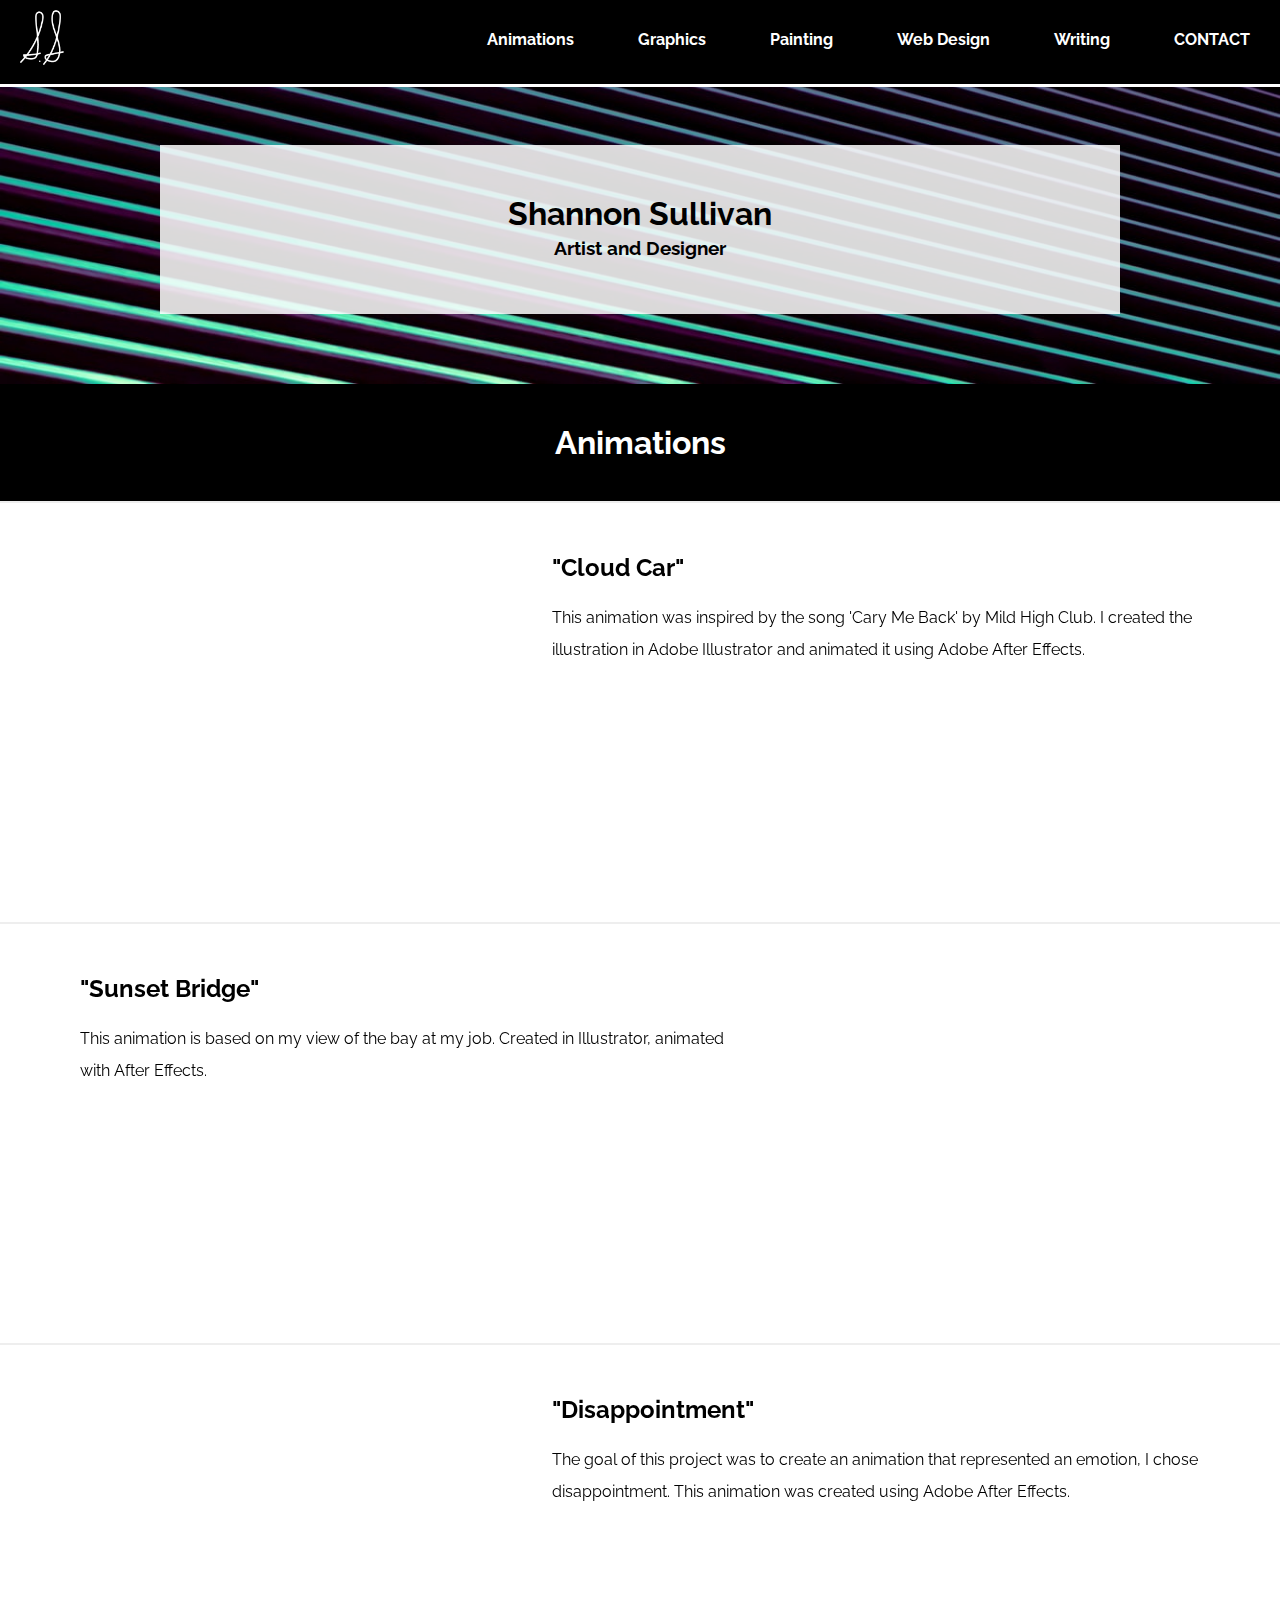
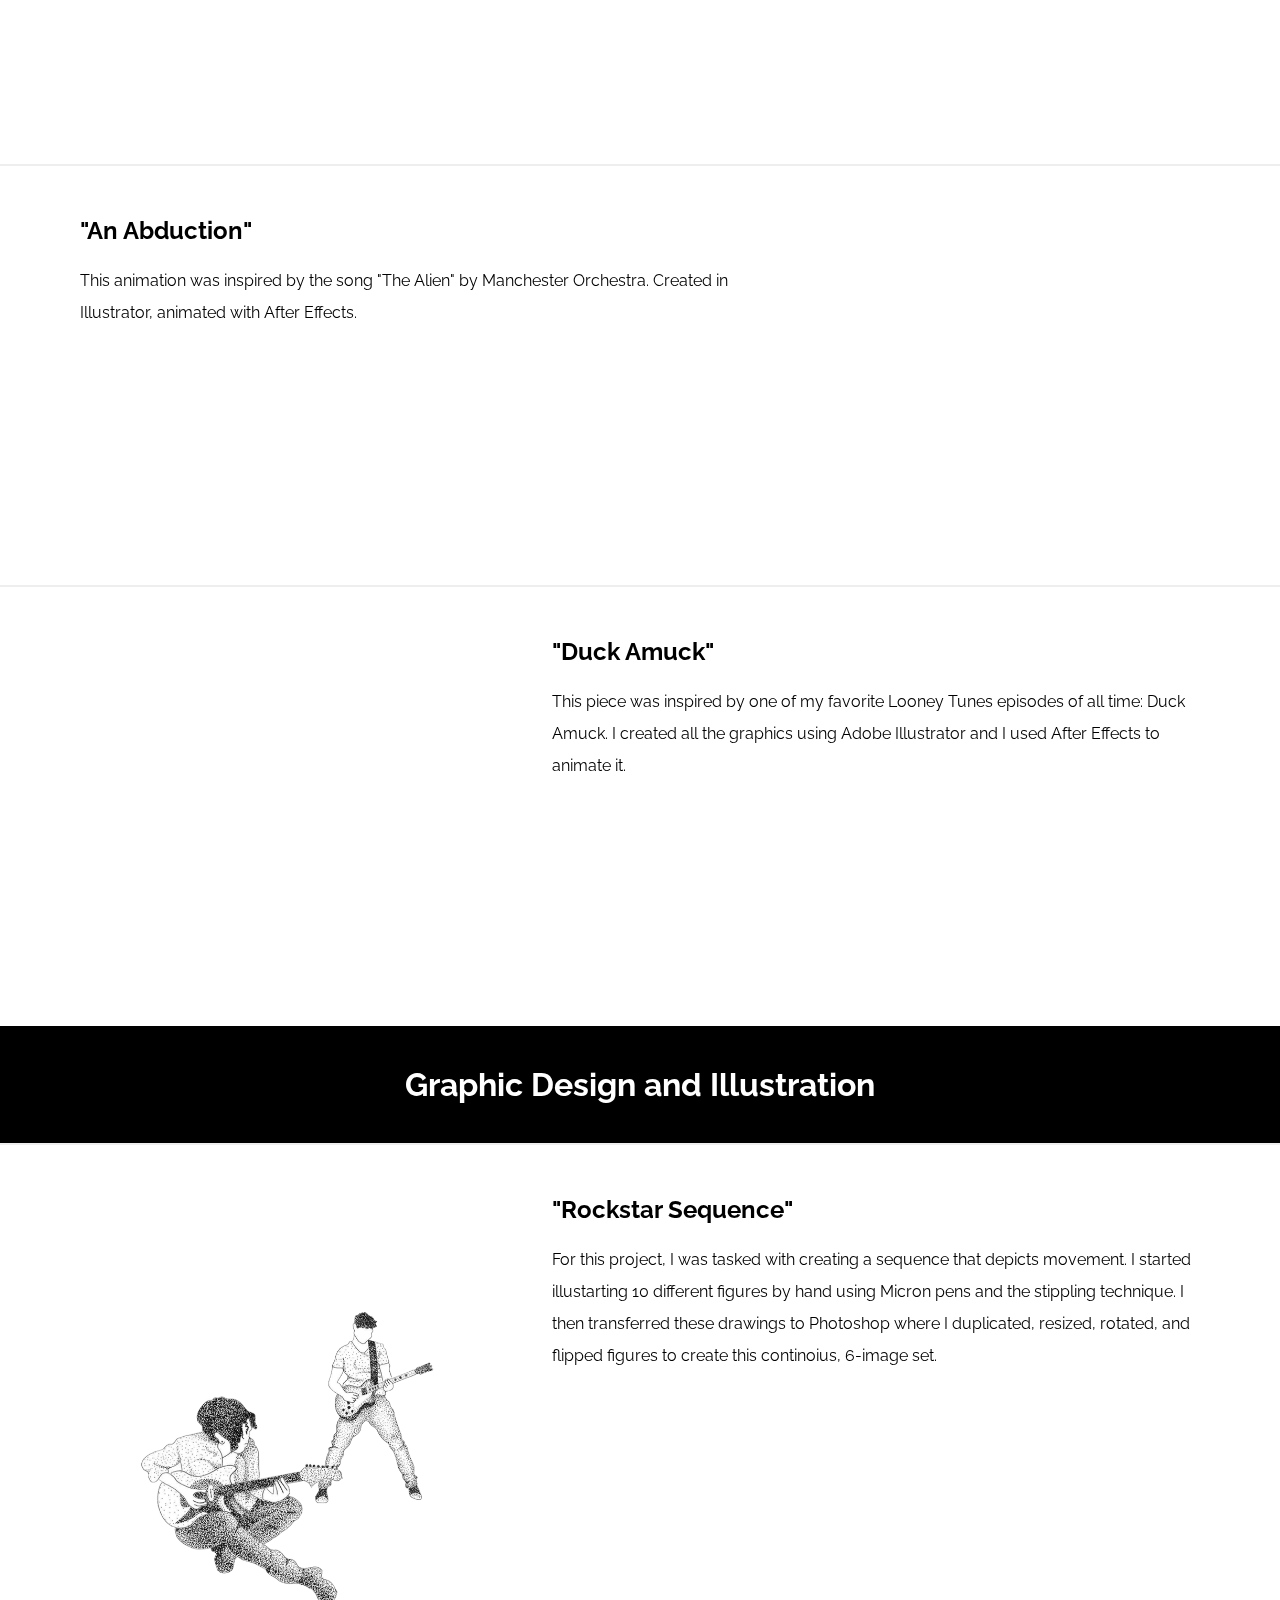
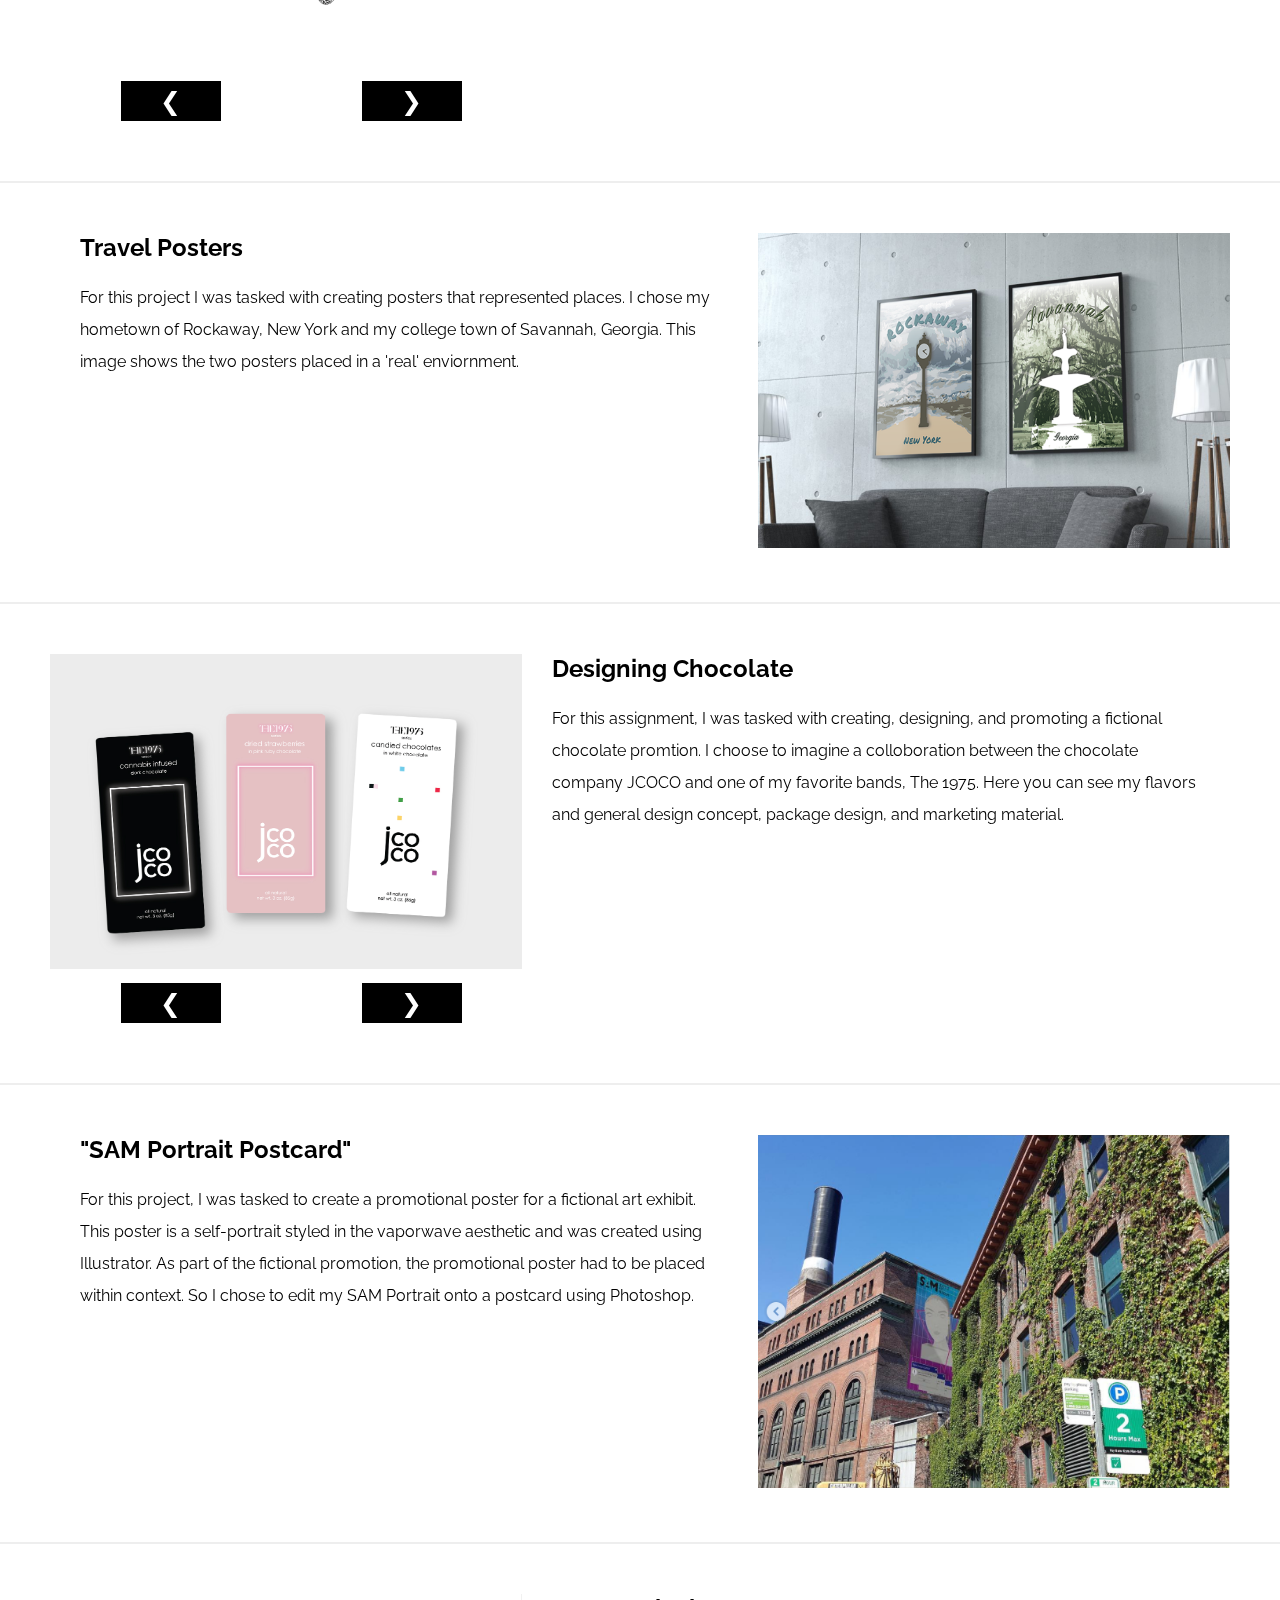
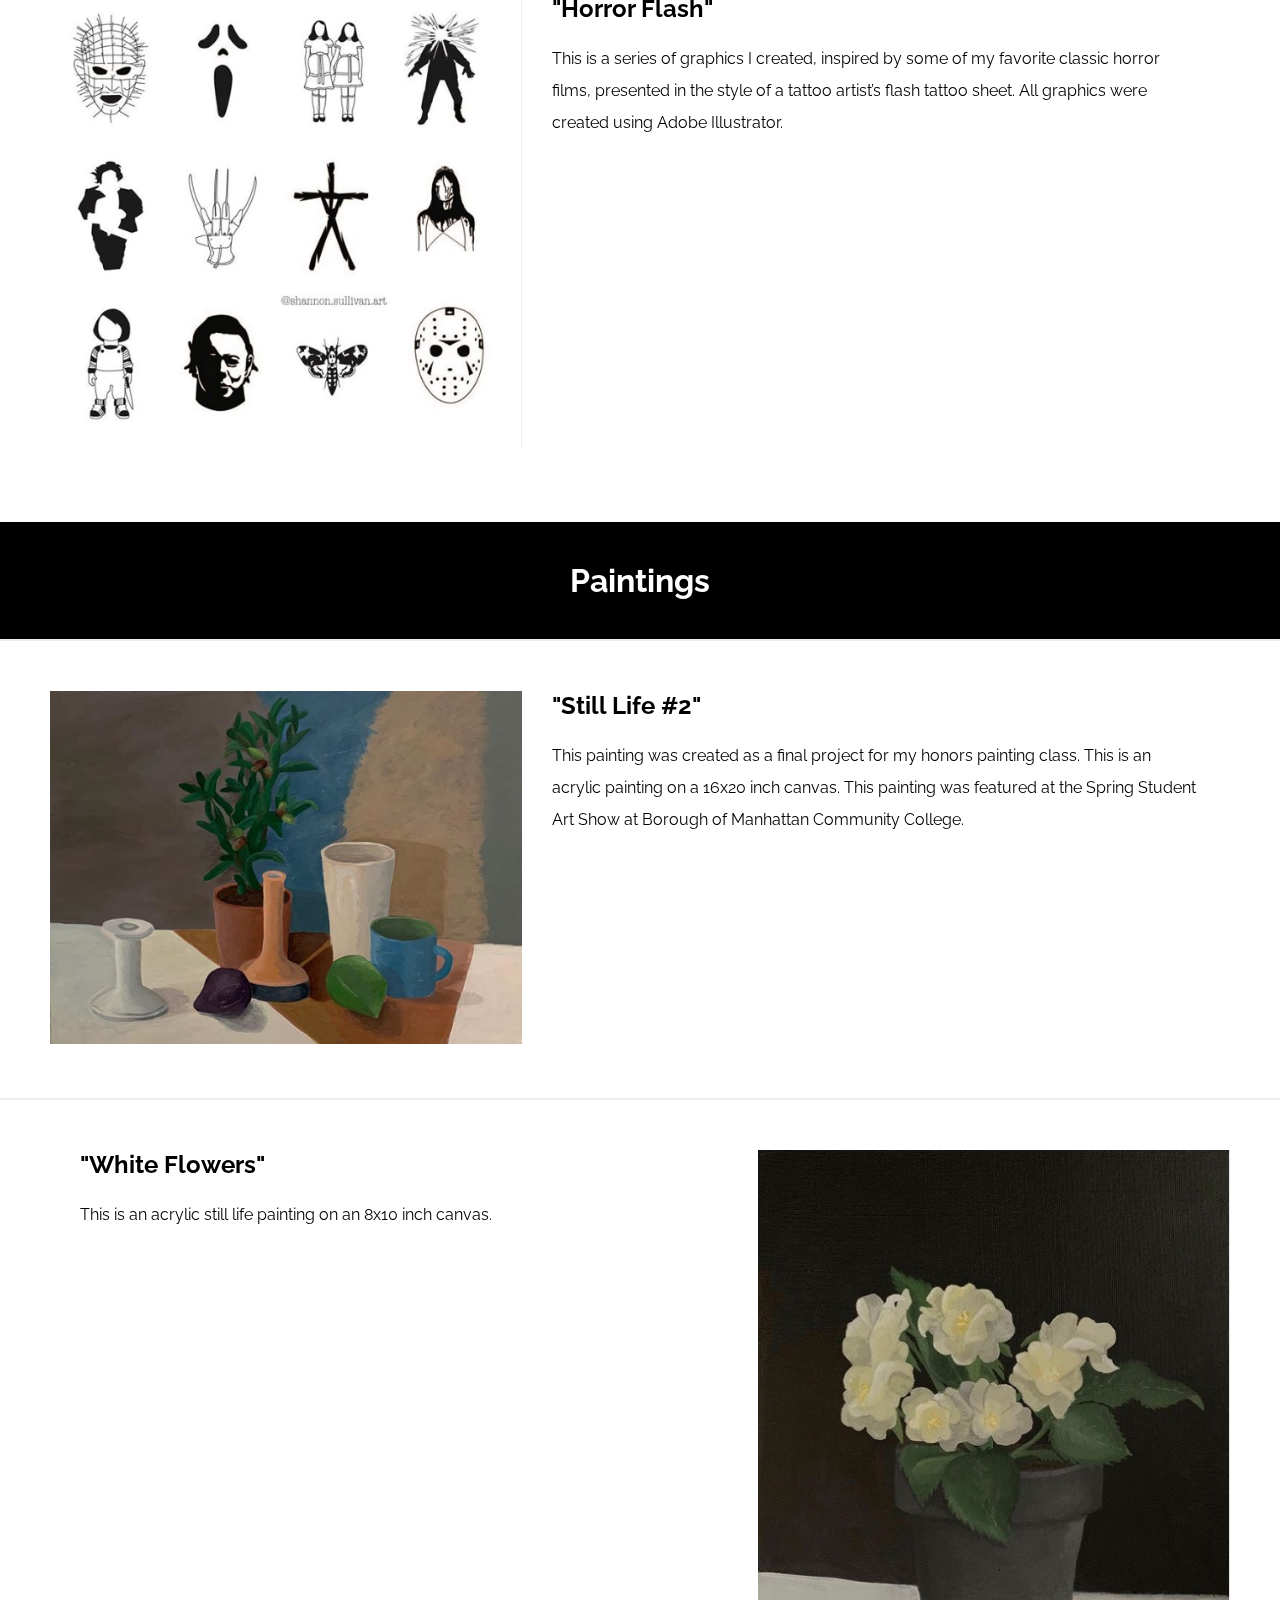
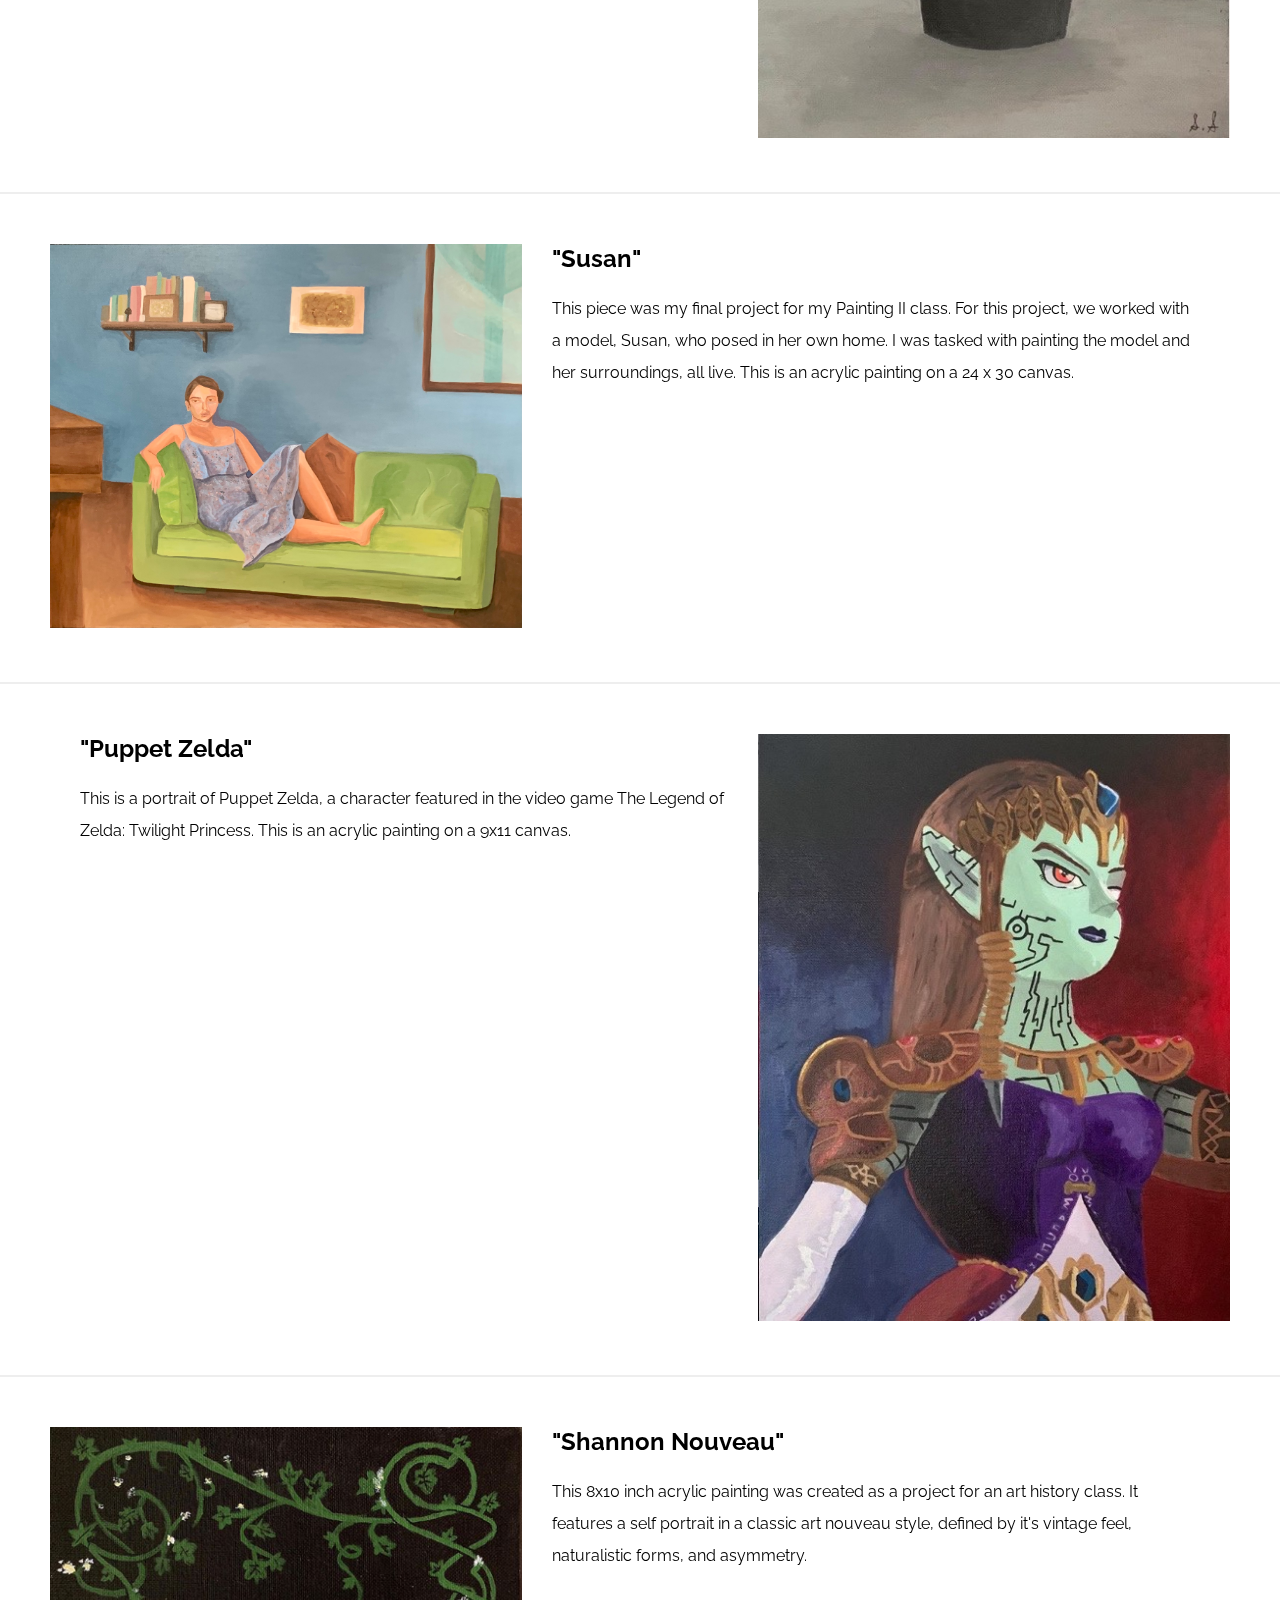
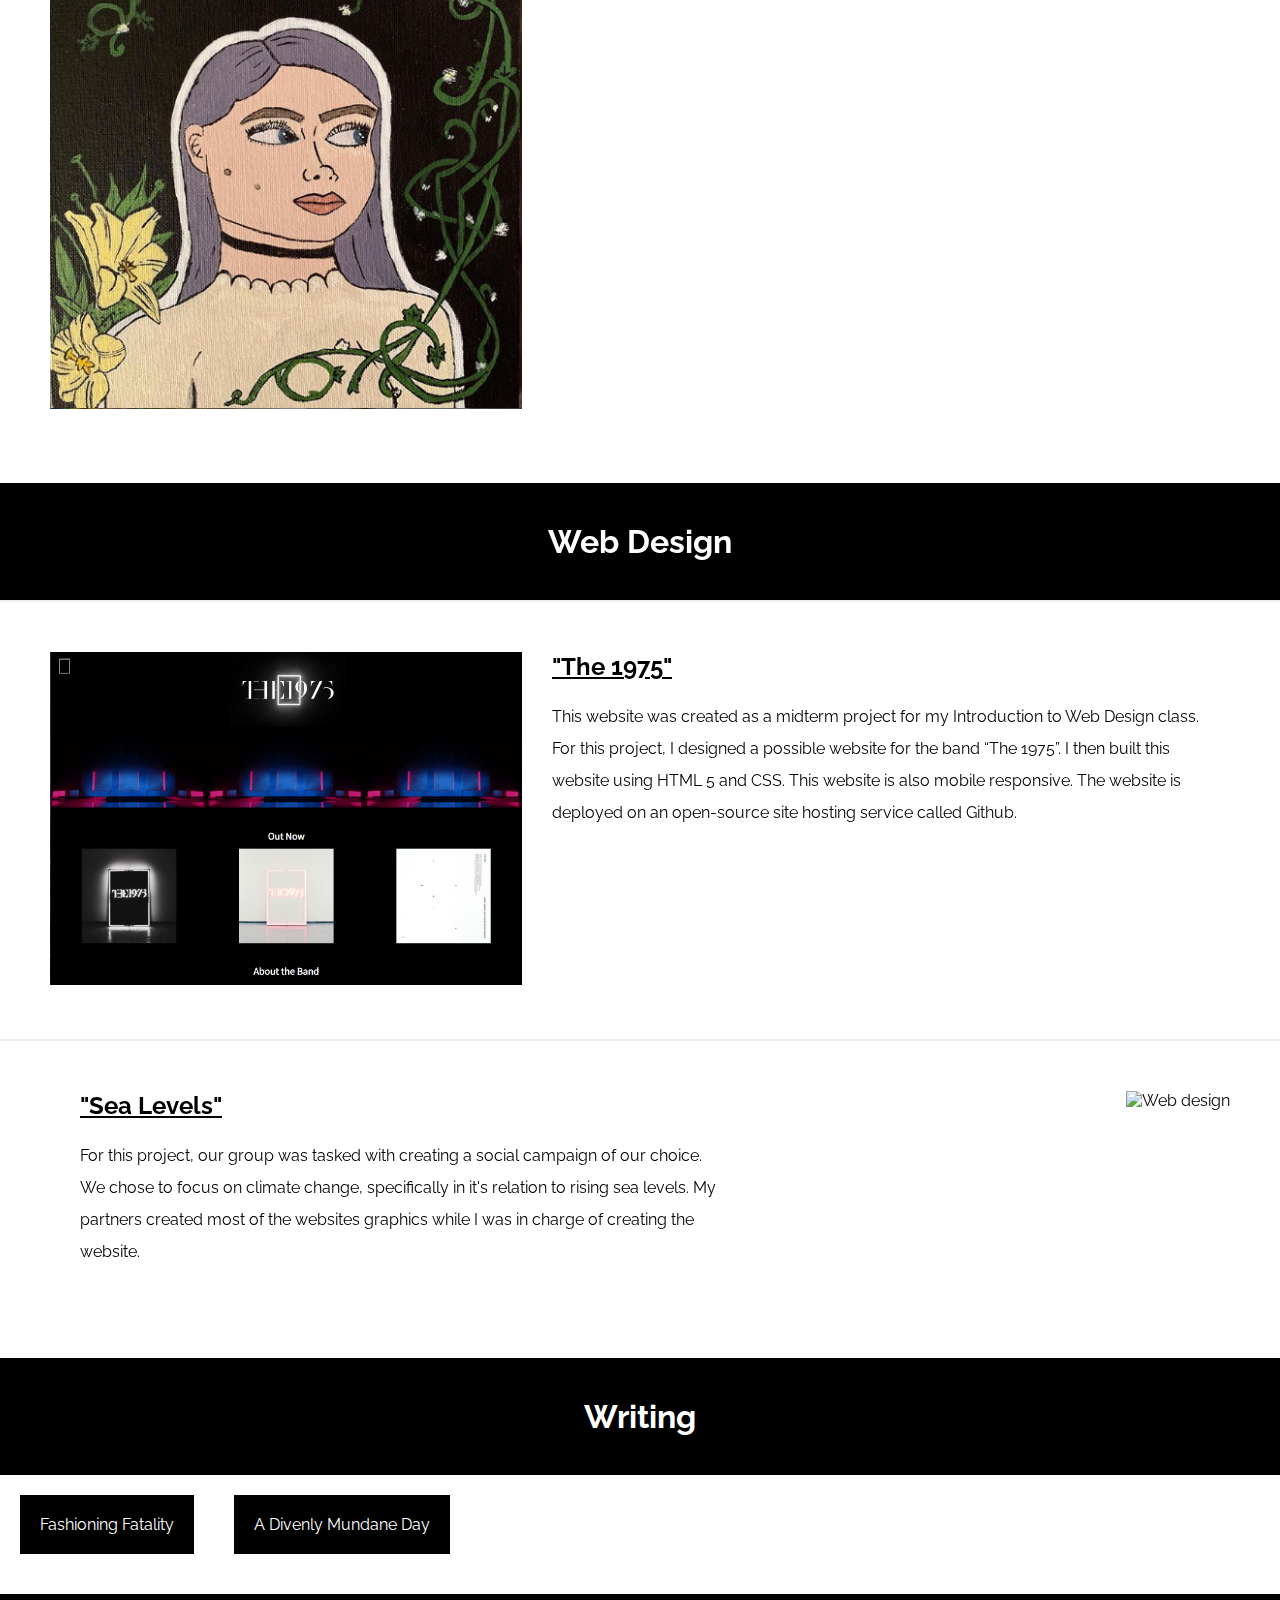
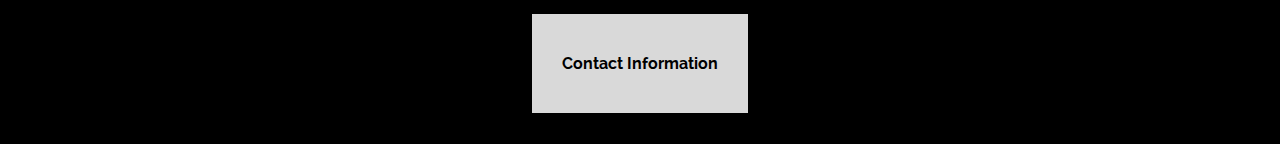
==== commit 255602ba: "Add files via upload" ====
--- a/index.html
+++ b/index.html
@@ -271,6 +271,17 @@
                 <div class="c60">
                     <a href="https://shan41700.github.io/1975/" target=_blank><h2>"The 1975"</h2></a>
                     <p>This website was created as a midterm project for my Introduction to Web Design class. For this project, I designed a possible website for the band “The 1975”. I then built this website using HTML 5 and CSS. This website is also mobile responsive. The website is deployed on an open-source site hosting service called Github.</p>
+                </div>
+            </div>
+            
+            <div class="contentb">
+                <div class=c40>
+                    <img src="img/web2.png" alt="Web design">
+                </div>
+                
+                <div class="c60">
+                    <a href="https://shan41700.github.io/SeaLevels/" target=_blank><h2>"Sea Levels"</h2></a>
+                    <p>For this project, our group was tasked with creating a social campaign of our choice. We chose to focus on climate change, specifically in it's relation to rising sea levels. My partners created most of the websites graphics while I was in charge of creating the website.</p>
                 </div>
             </div>
         </div>
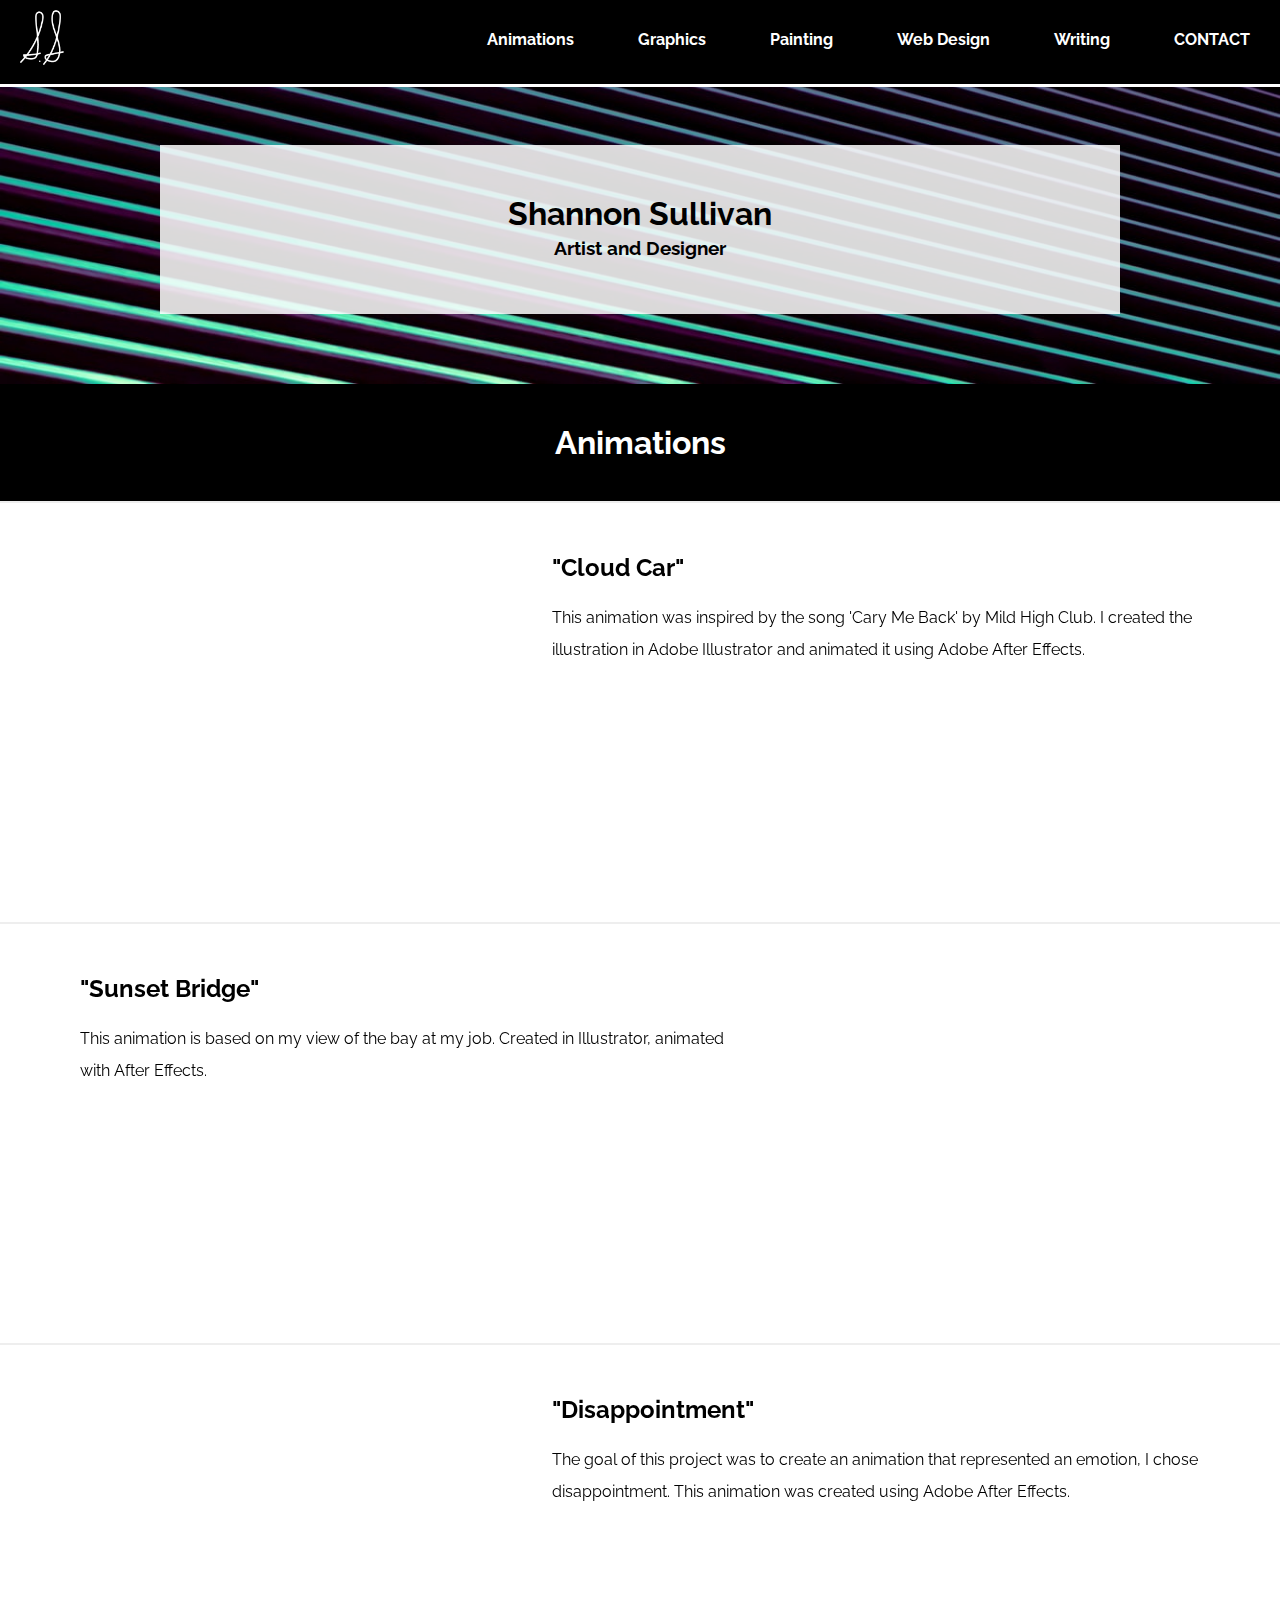
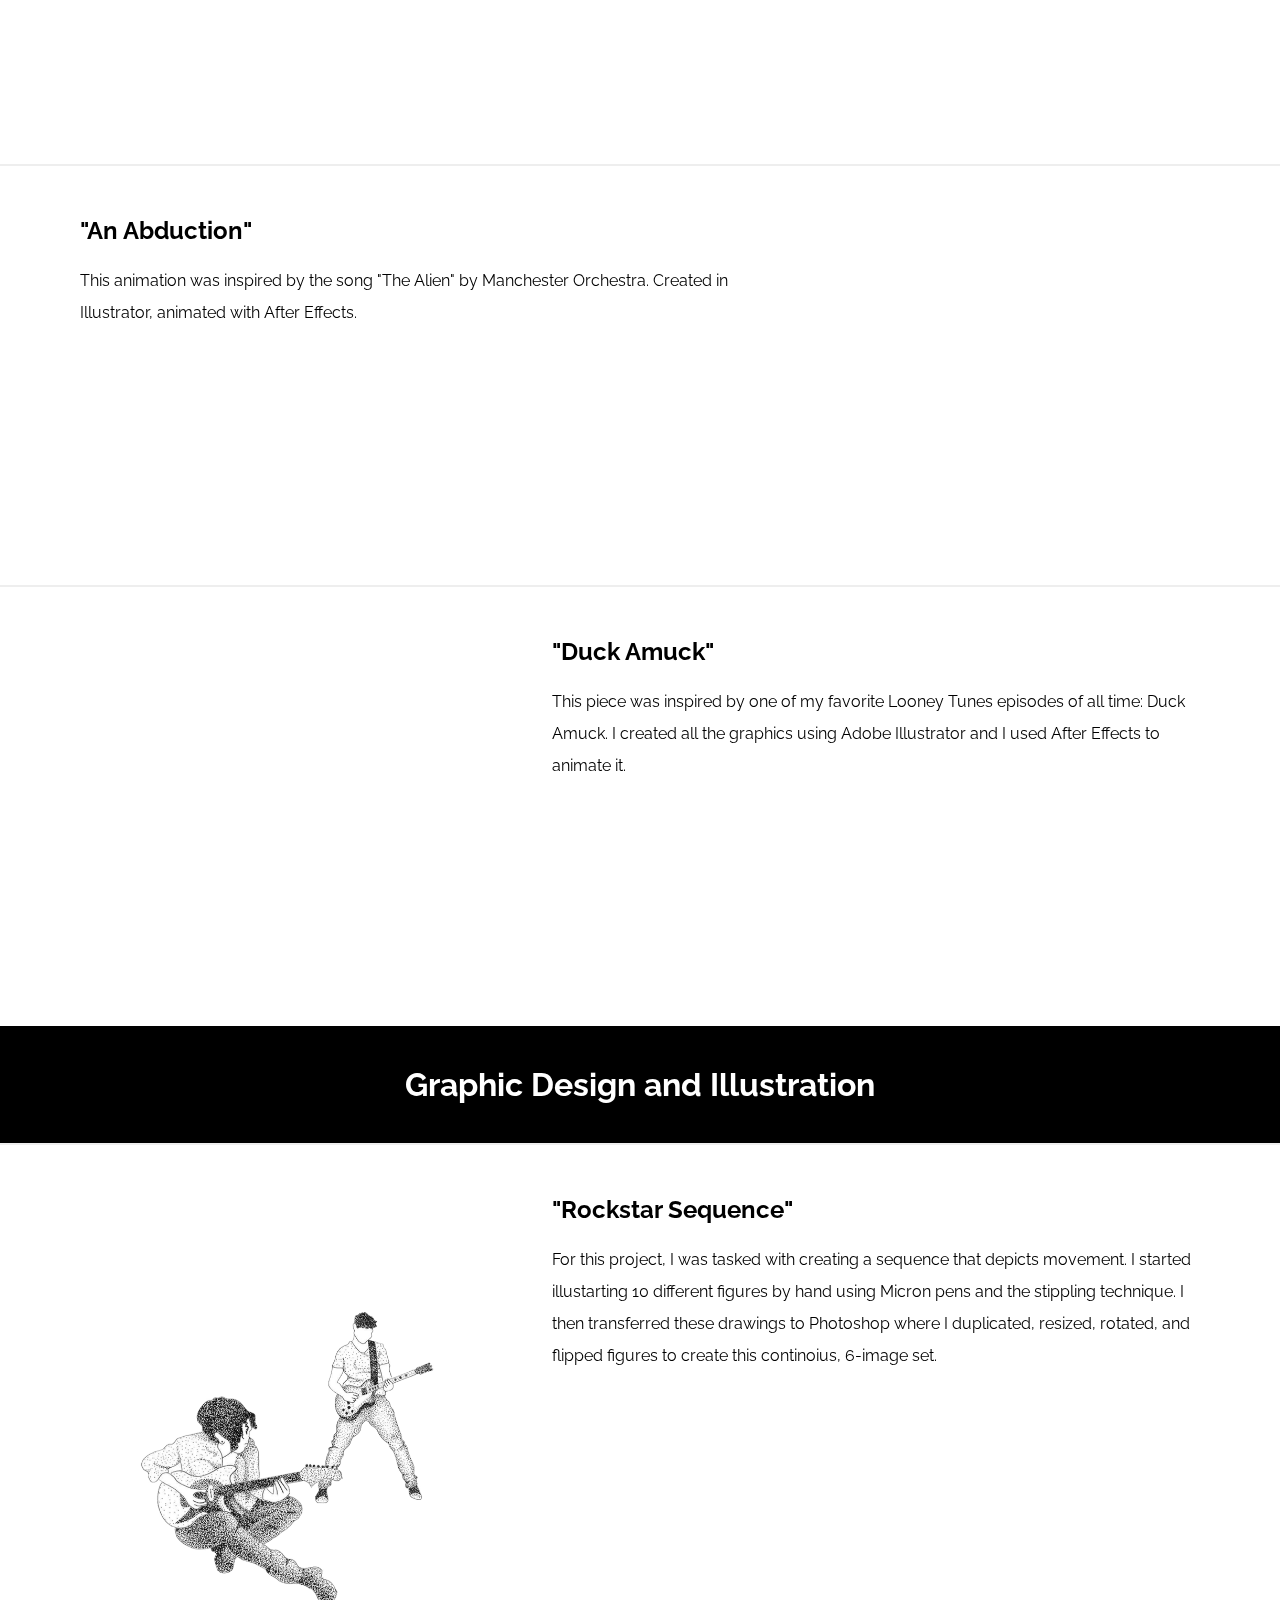
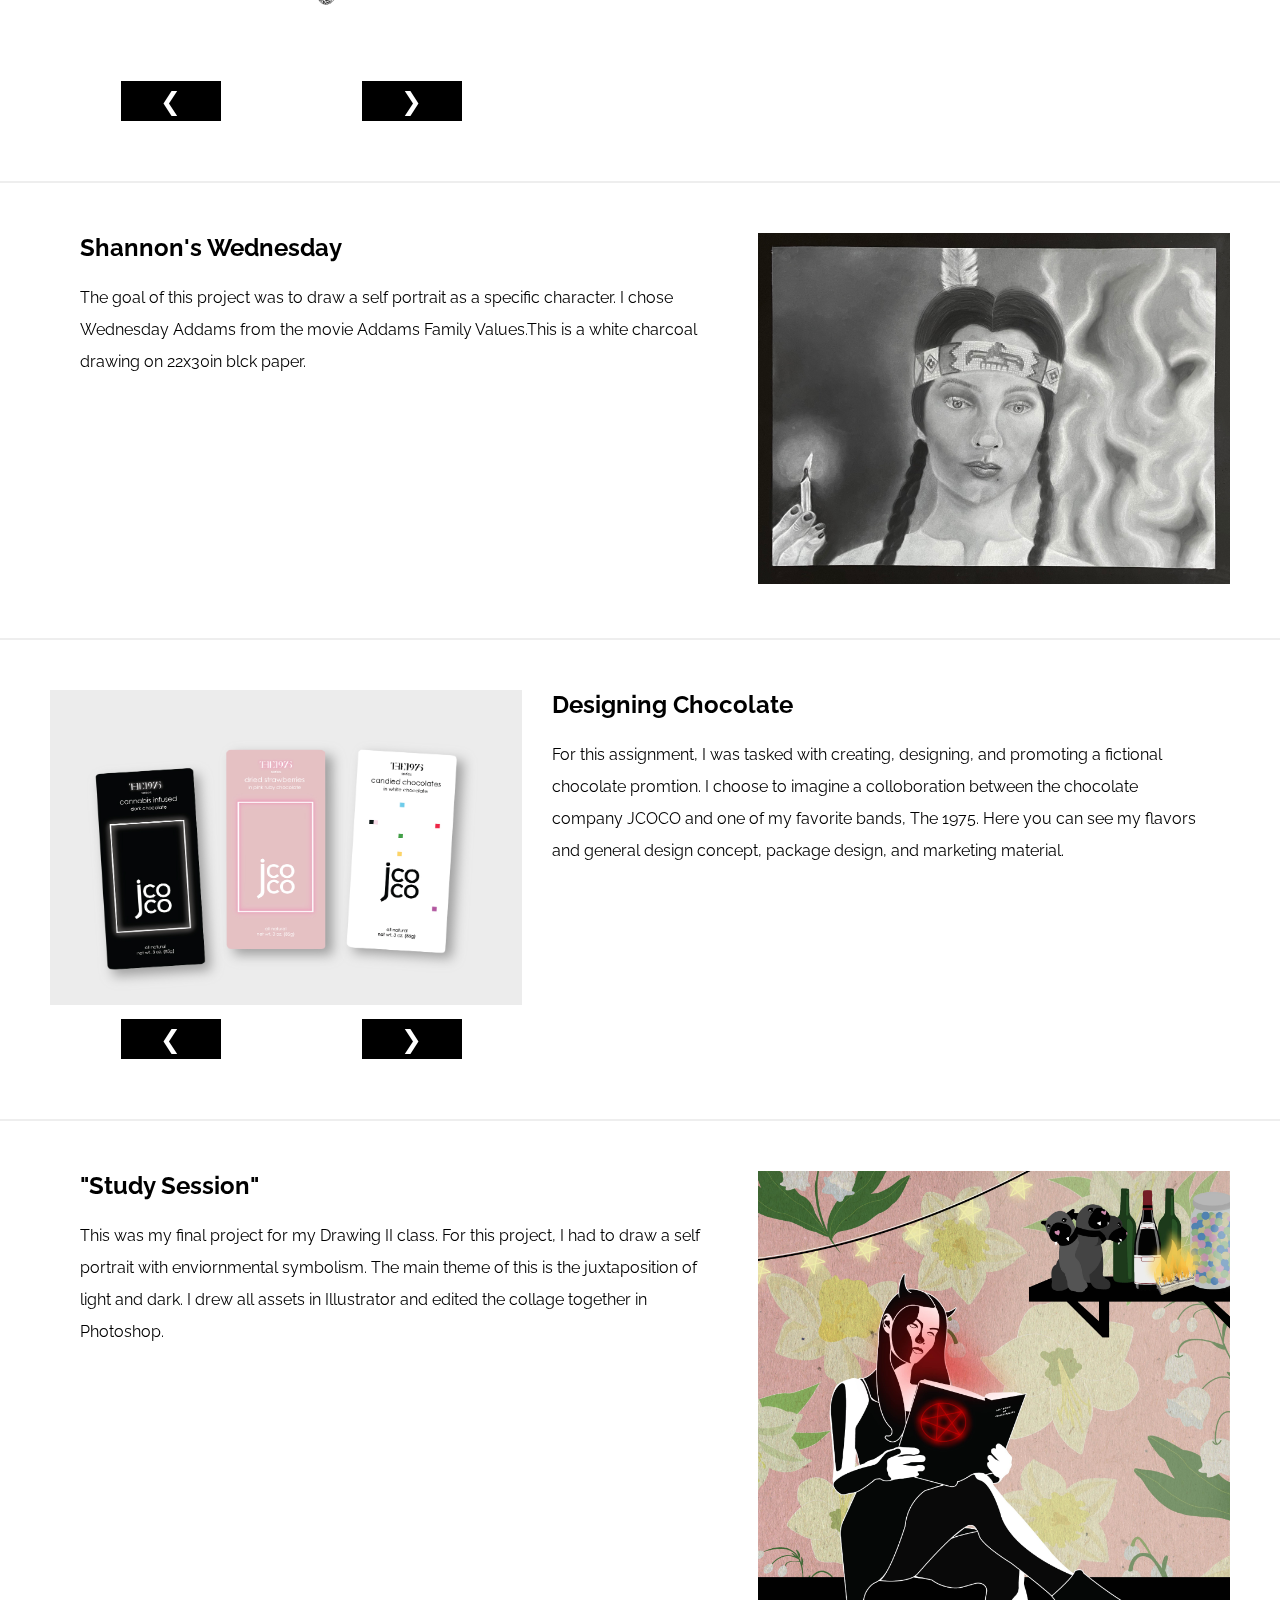
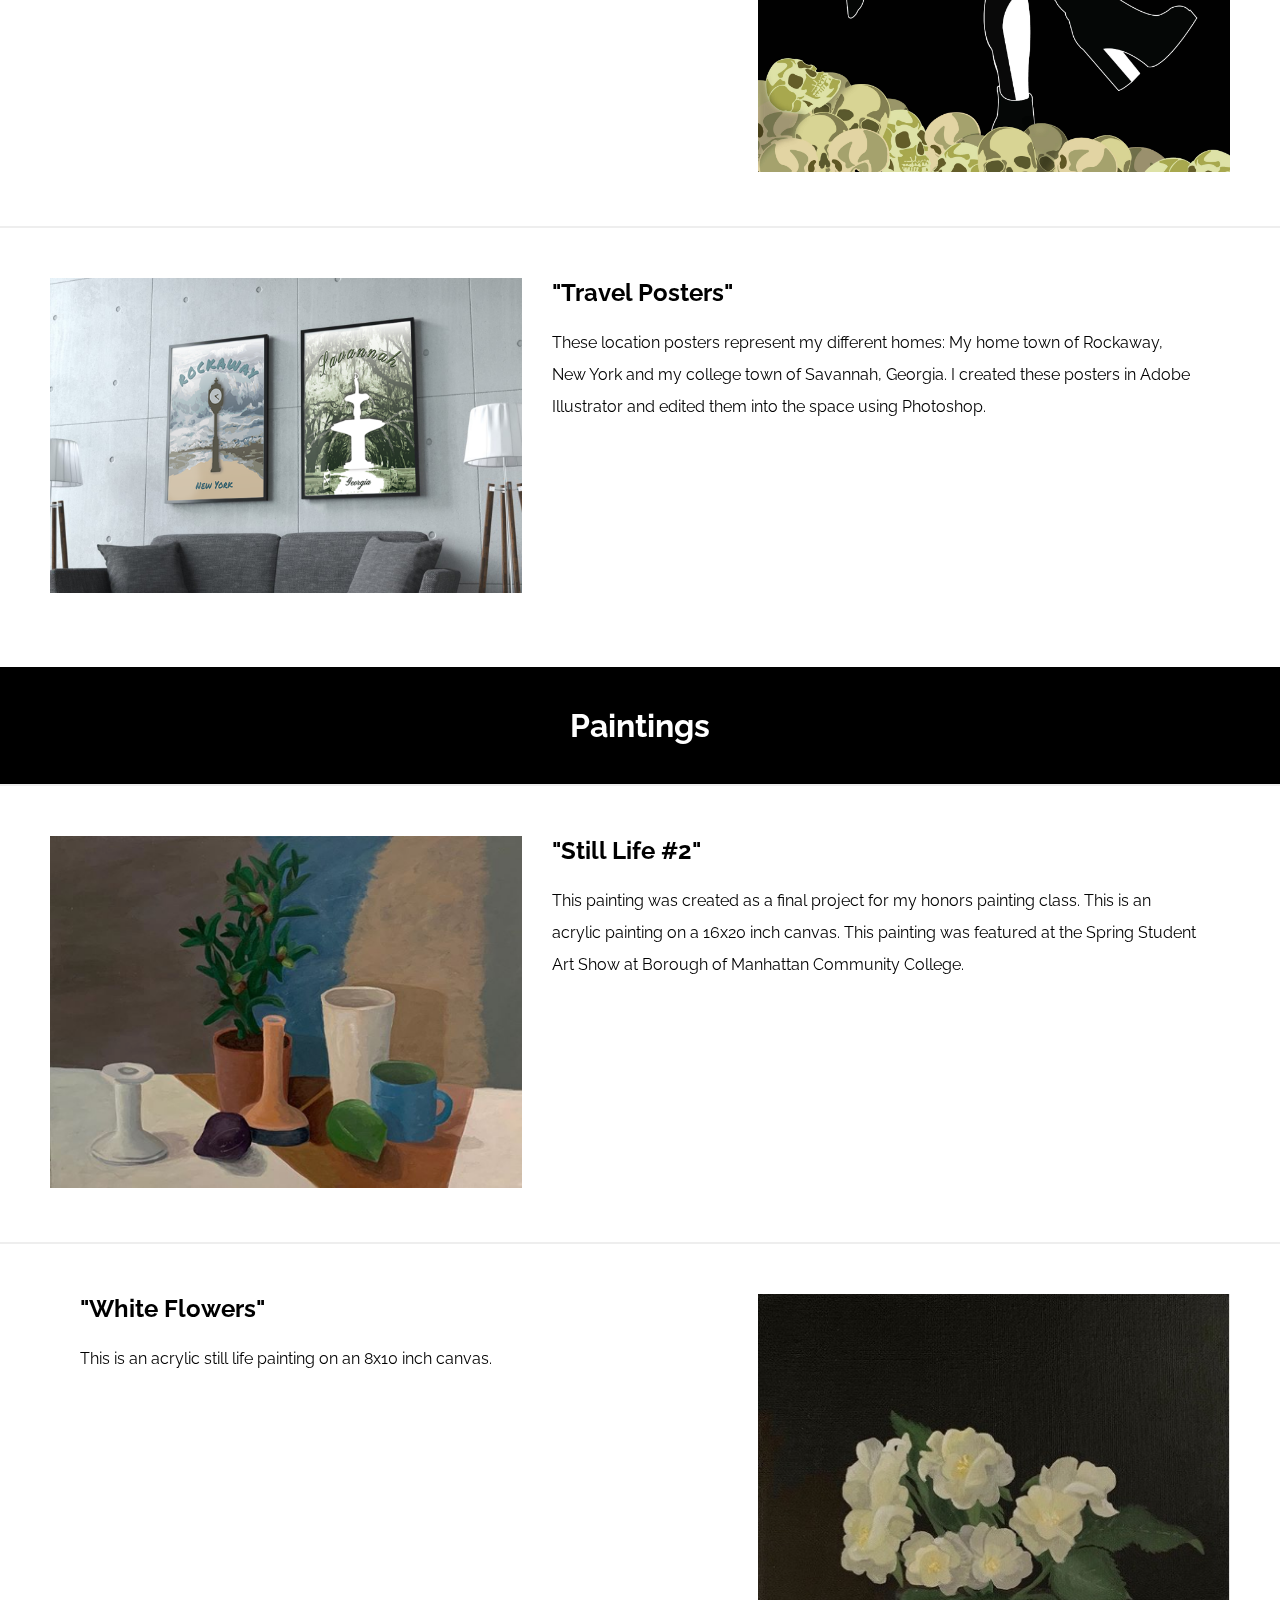
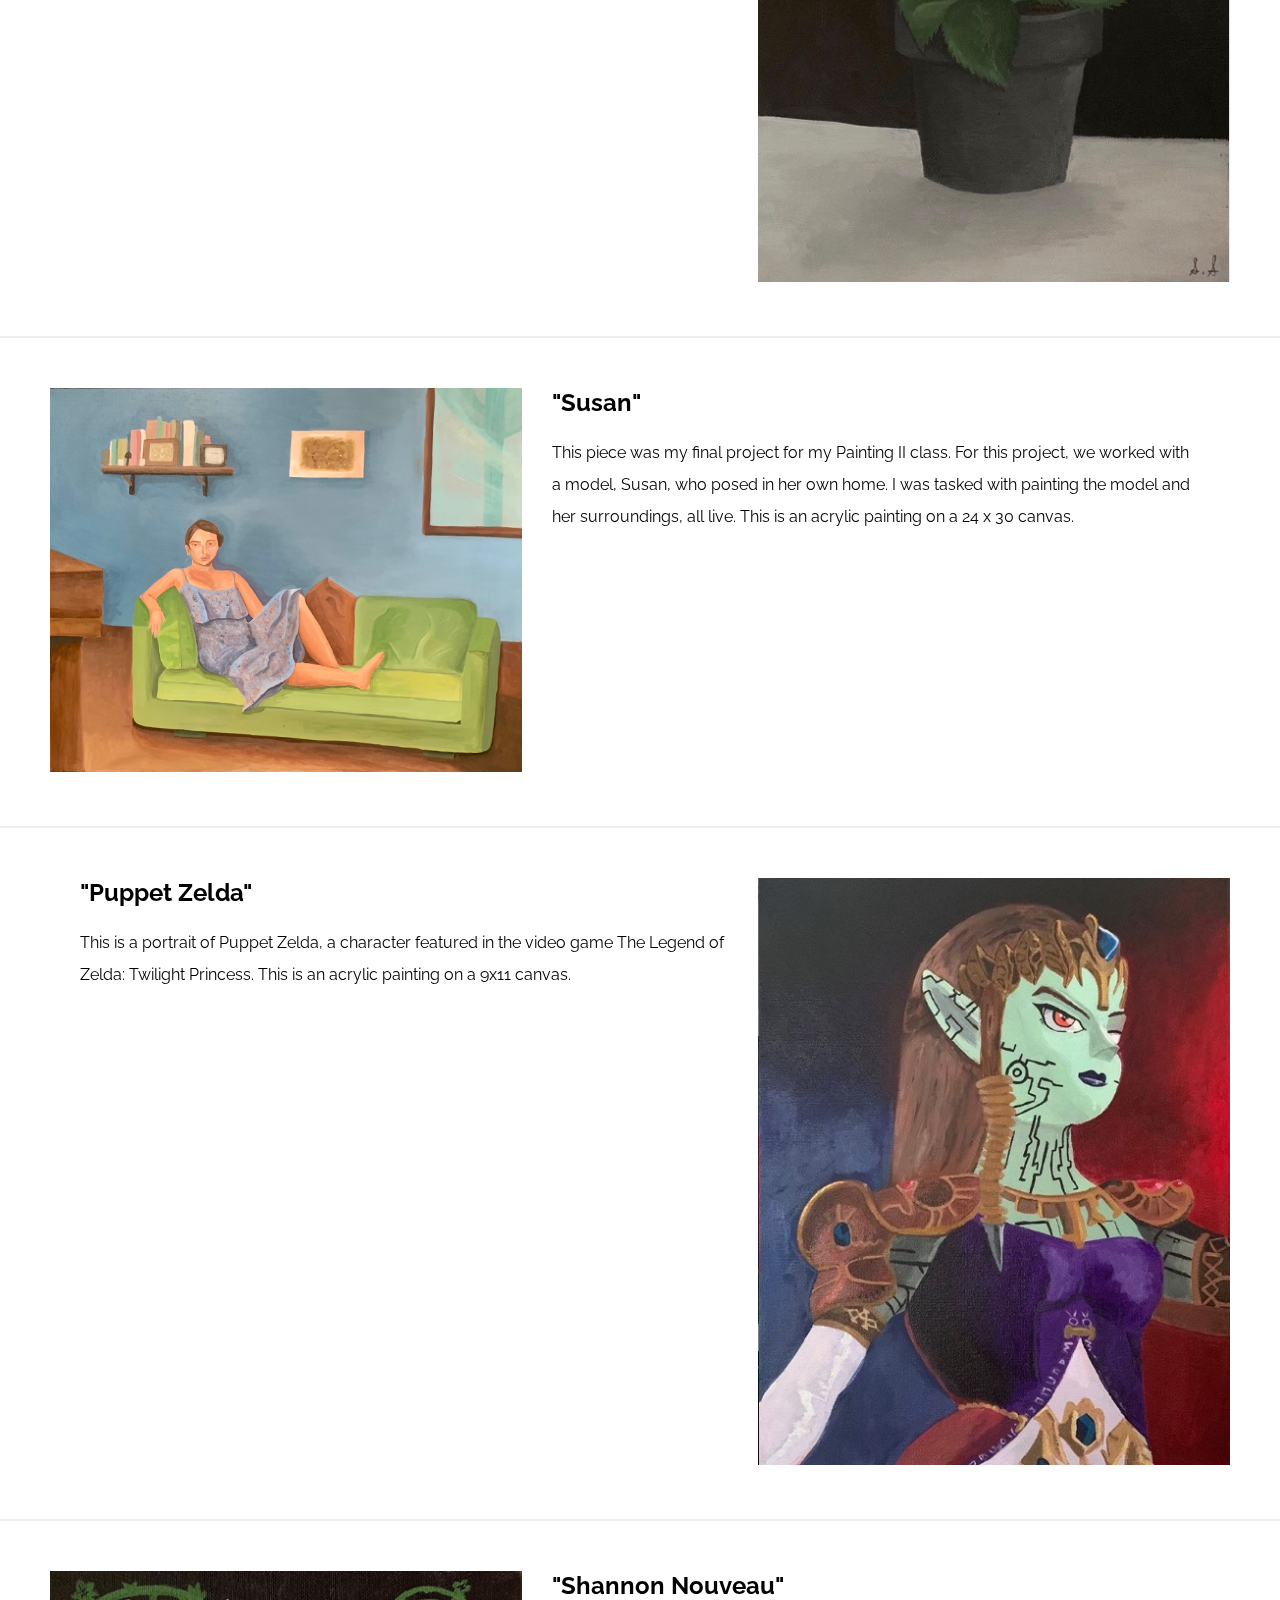
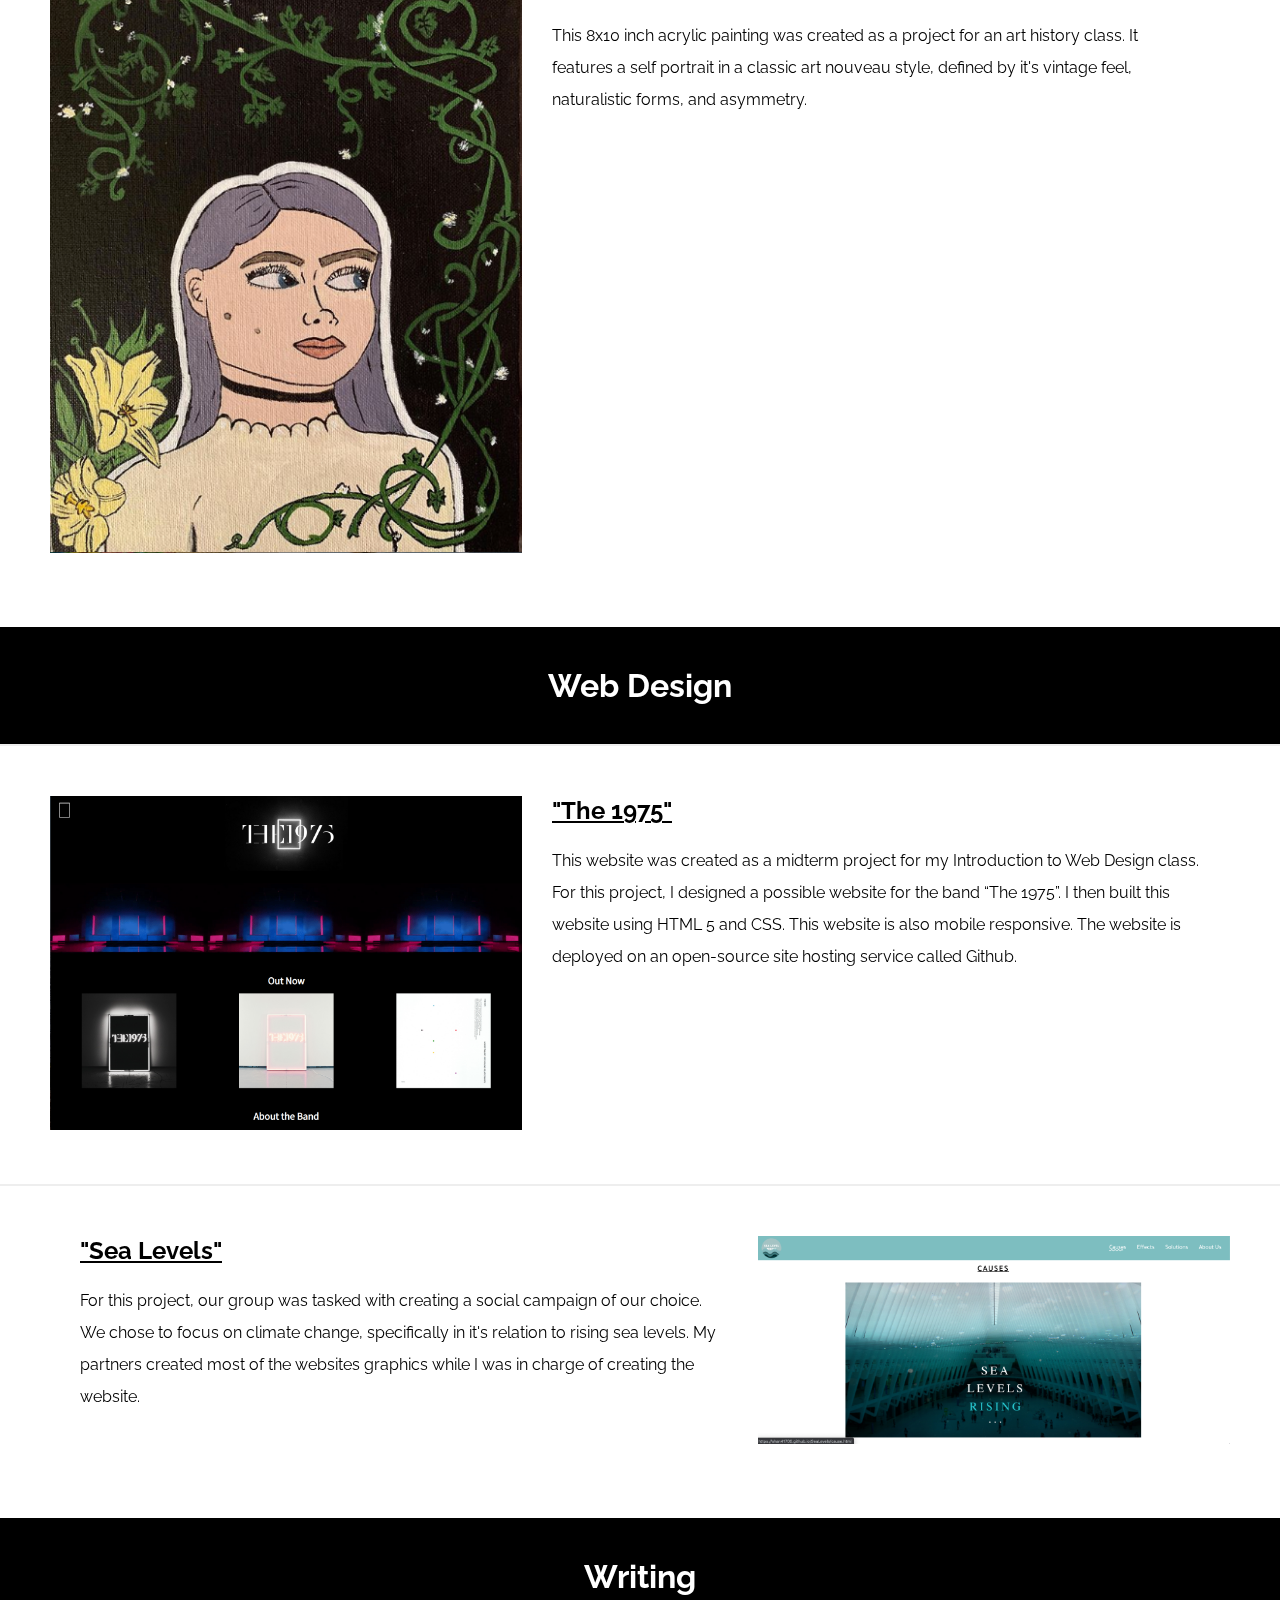
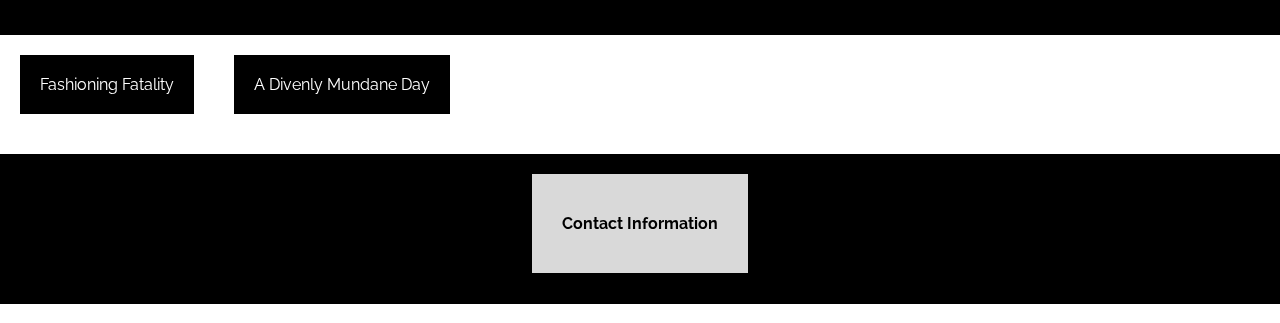
==== commit ca64d5ba: "Add files via upload" ====
--- a/index.html
+++ b/index.html
@@ -140,12 +140,12 @@
                
             <div class="contentb">
                 <div class="c40">
-                    <img src="img/tp.png">
-                </div>
-                
-                <div class="c60">
-                    <h2>Travel Posters</h2>
-                    <p>For this project I was tasked with creating posters that represented places. I chose my hometown of Rockaway, New York and my college town of Savannah, Georgia. This image shows the two posters placed in a 'real' enviornment.</p>
+                    <img src="img/wed1.jpg">
+                </div>
+                
+                <div class="c60">
+                    <h2>Shannon's Wednesday</h2>
+                    <p>The goal of this project was to draw a self portrait as a specific character. I chose Wednesday Addams from the movie Addams Family Values.This is a white charcoal drawing on 22x30in blck paper.</p>
                 </div>
             </div>
                
@@ -176,23 +176,23 @@
                 
             <div class="contentb">
                <div class="c40">
-                    <img src="img/gd3.png" alt="graphic design">
-               </div>
-                
-                <div class="c60">
-                    <h2>"SAM Portrait Postcard"</h2>
-                    <p>For this project, I was tasked to create a promotional poster for a fictional art exhibit. This poster is a self-portrait styled in the vaporwave aesthetic and was created using Illustrator. As part of the fictional promotion, the promotional poster had to be placed within context. So I chose to edit my SAM Portrait onto a postcard using Photoshop.</p>
-                </div>
-            </div>
-                
-            <div class="content">
-               <div class="c40">
-                    <img src="img/tattFlash1.png" alt="graphic design">
-                </div>
-                
-                <div class="c60">
-                    <h2>"Horror Flash"</h2>
-                    <p>This is a series of graphics I created, inspired by some of my favorite classic horror films, presented in the style of a tattoo artist’s flash tattoo sheet. All graphics were created using Adobe Illustrator.</p>
+                        <img src="img/c1.jpg" style="width:100%">
+                </div>
+                
+                <div class="c60">
+                    <h2>"Study Session"</h2>
+                    <p>This was my final project for my Drawing II class. For this project, I had to draw a self portrait with enviornmental symbolism. The main theme of this is the juxtaposition of light and dark. I drew all assets in Illustrator and edited the collage together in Photoshop.</p>
+                </div>
+            </div>
+                
+            <div class="content">
+               <div class="c40">
+                    <img src="img/tp.png" alt="graphic design">
+                </div>
+                
+                <div class="c60">
+                    <h2>"Travel Posters"</h2>
+                    <p>These location posters represent my different homes: My home town of Rockaway, New York and my college town of Savannah, Georgia. I created these posters in Adobe Illustrator and edited them into the space using Photoshop.</p>
                 </div>
             </div>
         </div>
@@ -337,7 +337,7 @@
             
             /*Slideshow*/
             var slideIndex = [1,1];
-            var slideId = ["mySlides", "mySlides2"]
+            var slideId = ["mySlides", "mySlides2", "mySlides3"]
             showSlides(1, 0);
             showSlides(1, 1);
 
@@ -348,10 +348,10 @@
             function showSlides(n, no) {
                 var i;
                 var x = document.getElementsByClassName(slideId[no]);
-                if (n > x.length) {slideIndex[no] = 1}    
+                if (n > x.length) {slideIndex[no] = 1}
                 if (n < 1) {slideIndex[no] = x.length}
                 for (i = 0; i < x.length; i++) {
-                    x[i].style.display = "none";  
+                    x[i].style.display = "none";
                 }
                 x[slideIndex[no]-1].style.display = "block";  
             }
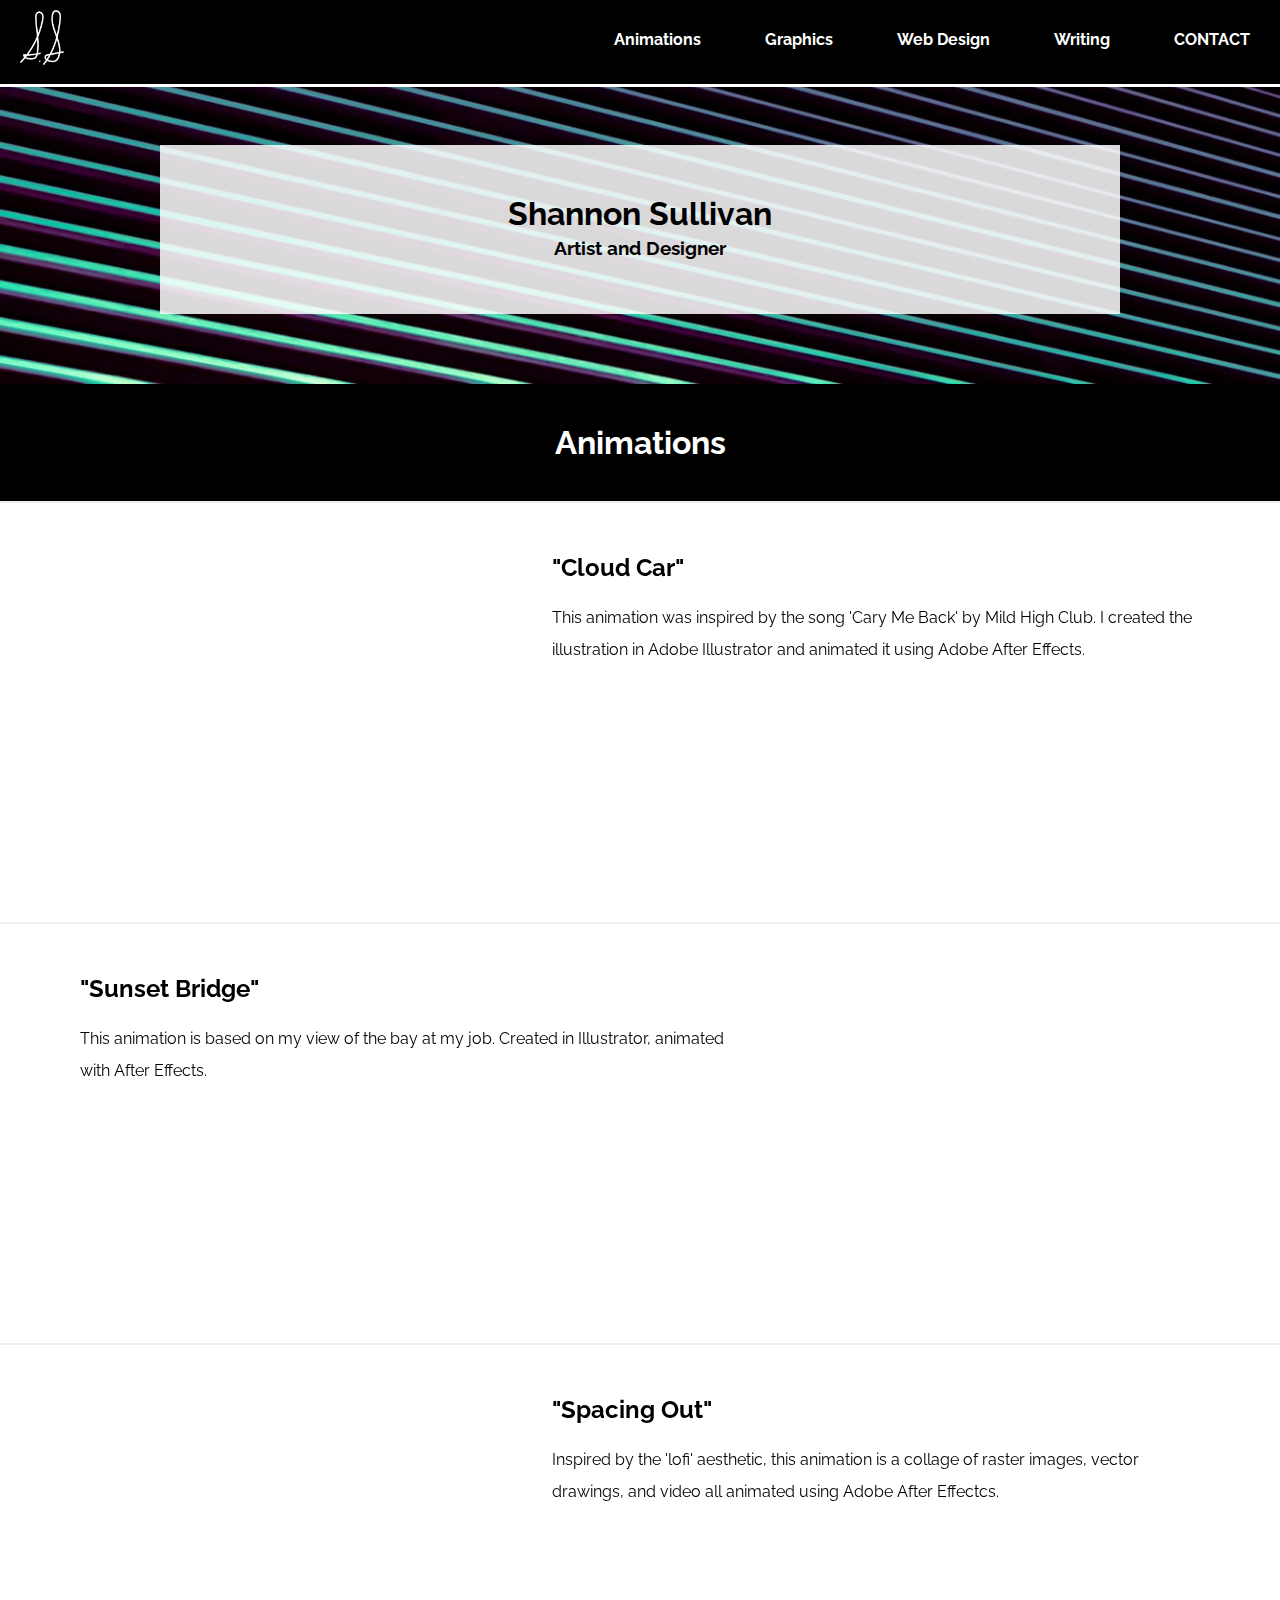
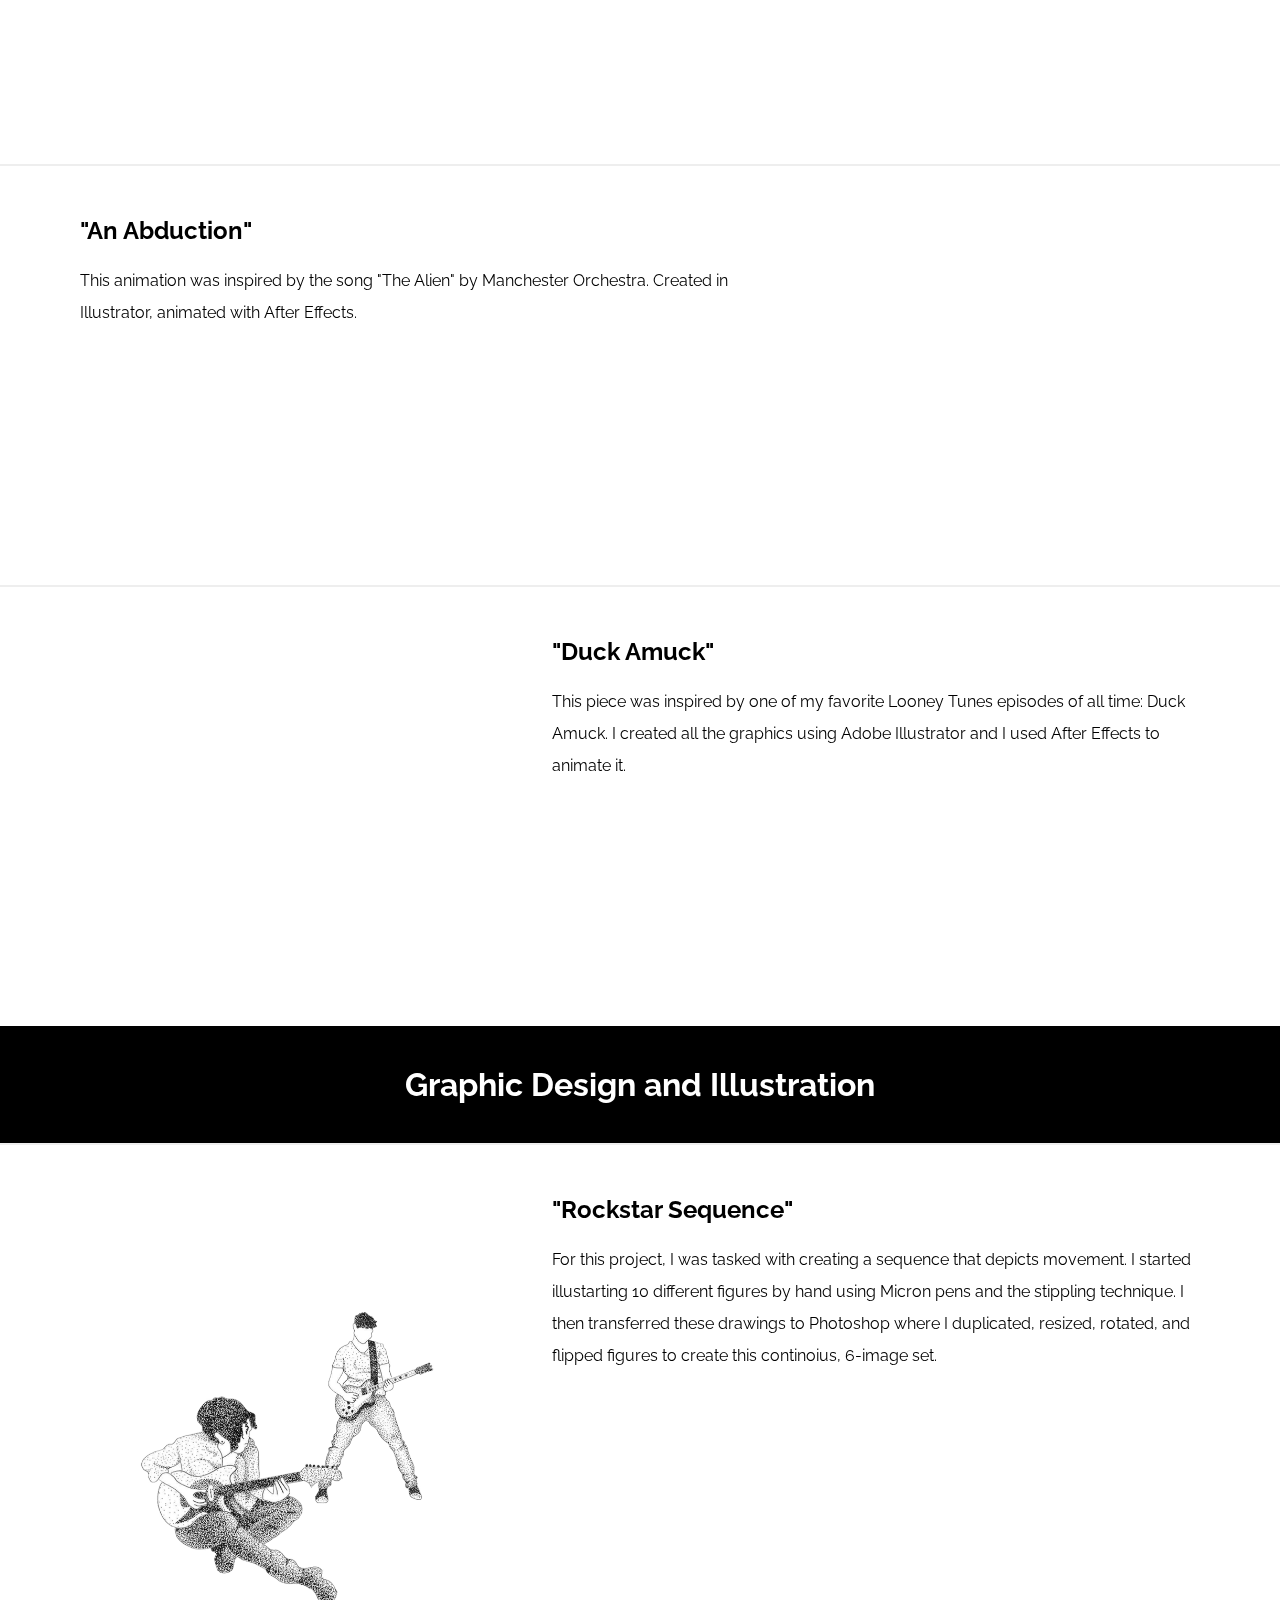
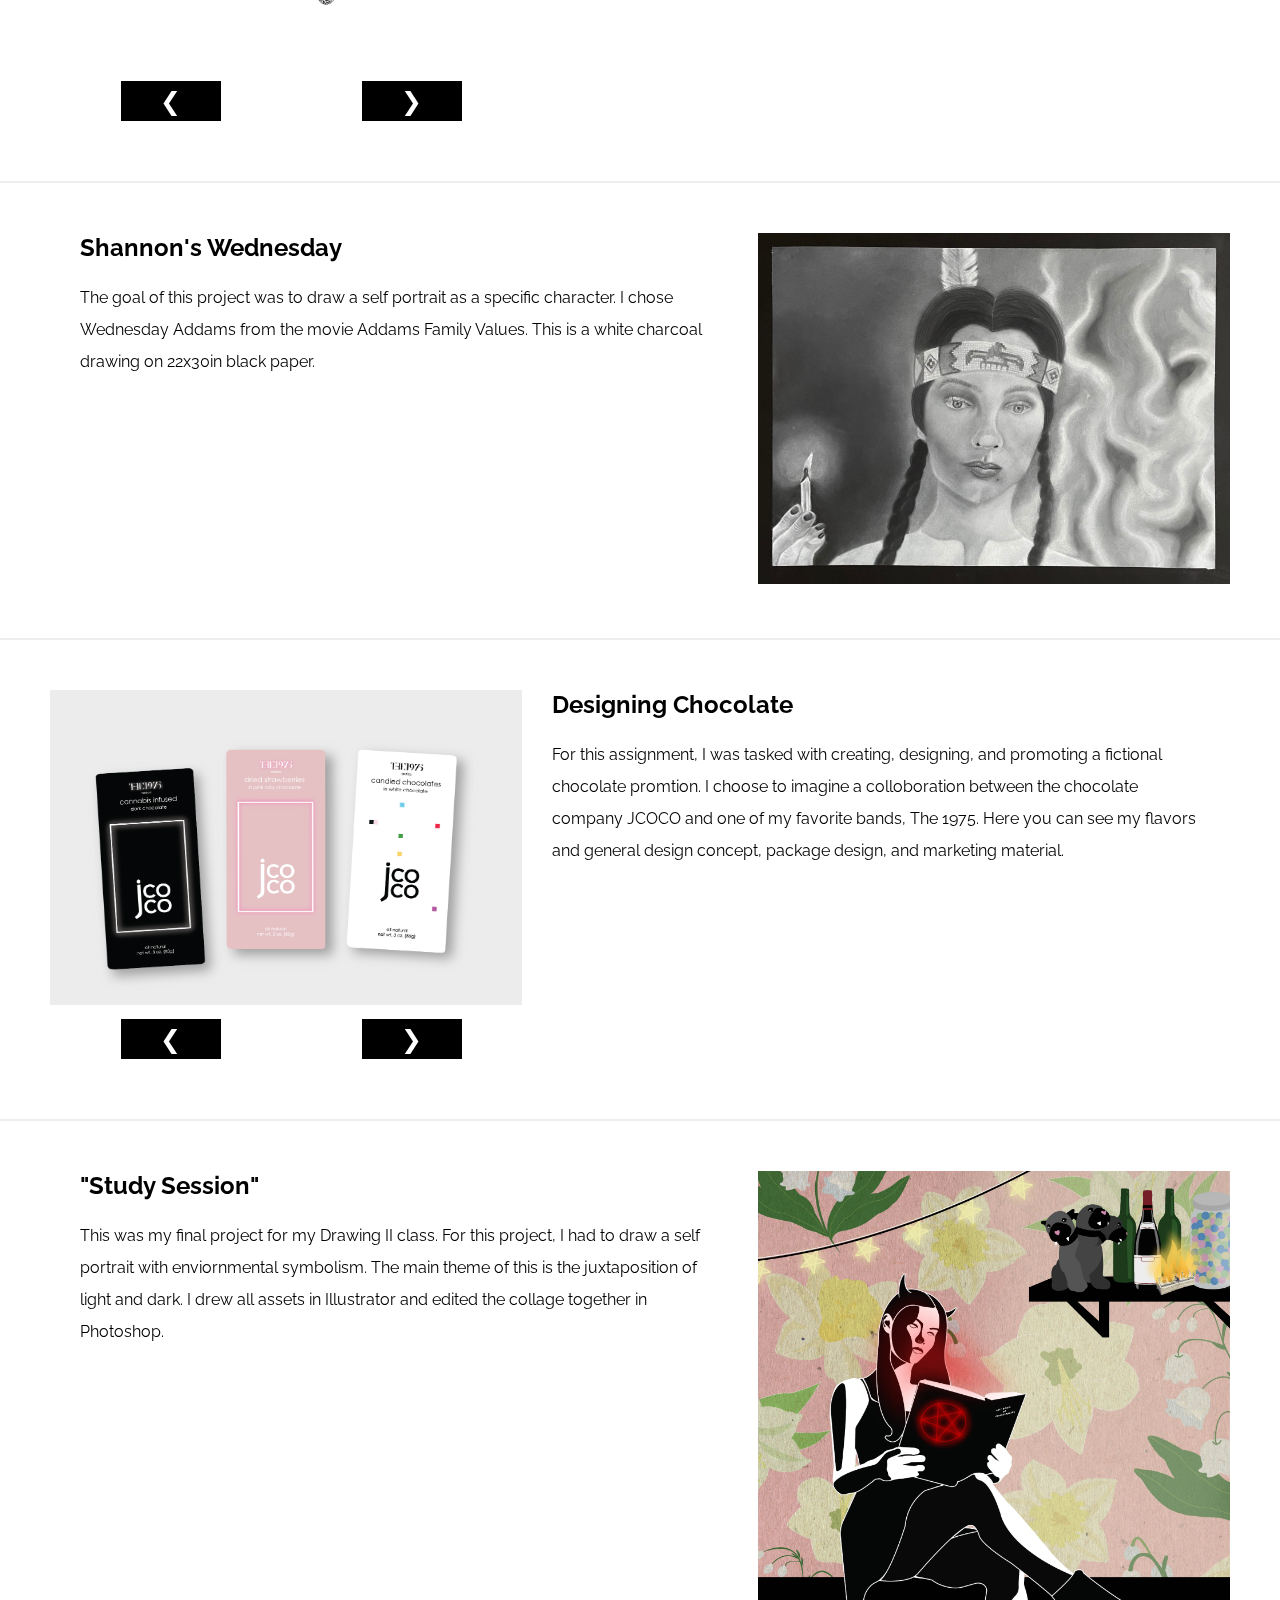
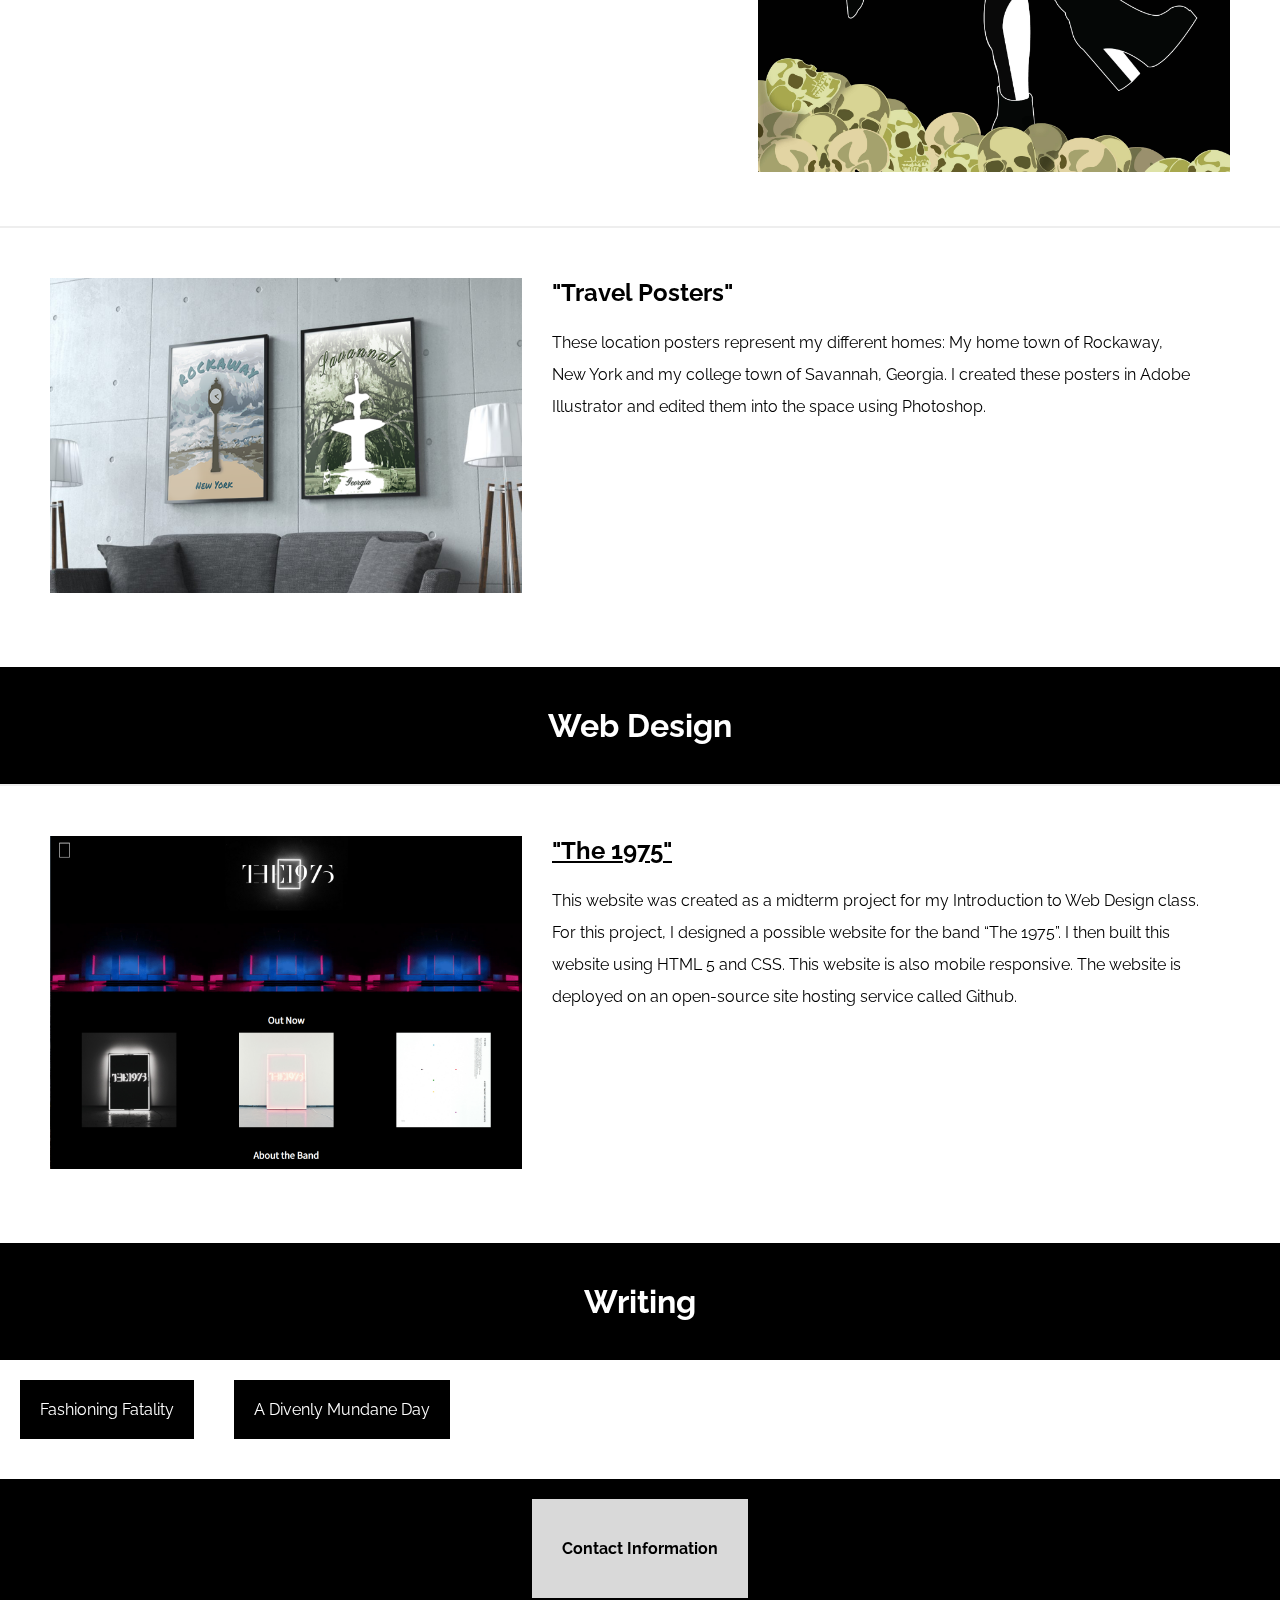
==== commit 52f68489: "Add files via upload" ====
--- a/index.html
+++ b/index.html
@@ -20,7 +20,6 @@
            <ul>
                <li><a href="index.html#animations">Animations</a></li>
                <li><a href="index.html#graphics">Graphics</a></li>
-               <li><a href="index.html#painting">Painting</a></li>
                <li><a href="index.html#webDesign">Web Design</a></li>
                <li><a href="index.html#writing">Writing</a></li>
                <li><a href="contact.html">CONTACT</a></li>
@@ -66,12 +65,12 @@
                 
             <div class="content">
                <div class="c40">
-                    <iframe width="560" height="315" src="https://www.youtube.com/embed/QMaX9eE2Rws" frameborder="0" allow="accelerometer; autoplay; clipboard-write; encrypted-media; gyroscope; picture-in-picture" allowfullscreen></iframe>
-                </div>
-                
-                <div class="c60">
-                    <h2>"Disappointment"</h2>
-                    <p>The goal of this project was to create an animation that represented an emotion, I chose disappointment. This animation was created using Adobe After Effects.</p>
+                   <iframe width="560" height="315" src="https://www.youtube.com/embed/l-v_tUdJEwQ" title="YouTube video player" frameborder="0" allow="accelerometer; autoplay; clipboard-write; encrypted-media; gyroscope; picture-in-picture" allowfullscreen></iframe>
+                </div>
+                
+                <div class="c60">
+                    <h2>"Spacing Out"</h2>
+                    <p>Inspired by the 'lofi' aesthetic, this animation is a collage of raster images, vector drawings, and video all animated using Adobe After Effectcs. </p>
                 </div>
             </div>
                 
@@ -145,7 +144,7 @@
                 
                 <div class="c60">
                     <h2>Shannon's Wednesday</h2>
-                    <p>The goal of this project was to draw a self portrait as a specific character. I chose Wednesday Addams from the movie Addams Family Values.This is a white charcoal drawing on 22x30in blck paper.</p>
+                    <p>The goal of this project was to draw a self portrait as a specific character. I chose Wednesday Addams from the movie Addams Family Values. This is a white charcoal drawing on 22x30in black paper.</p>
                 </div>
             </div>
                
@@ -197,68 +196,6 @@
             </div>
         </div>
     </div>
-
-    
-    <div class="section" id="painting">
-       <h1>Paintings</h1>
-       
-        <div class="container" id="paintContainer">
-            <div class="content">
-               <div class="c40">
-                    <img src="img/paint1.png" alt="Acrylic still life">
-                </div>
-                
-                <div class="c60">
-                    <h2>"Still Life #2" </h2>
-                    <p>This painting was created as a final project for my honors painting class. This is an acrylic painting on a 16x20 inch canvas. This painting was featured at the Spring Student Art Show at Borough of Manhattan Community College.</p>
-                </div>
-            </div>
-                
-            <div class="contentb">
-               <div class="c40">
-                    <img src="img/paint2.JPG" alt="acrylic still life">
-                </div>
-                
-                <div class="c60">
-                    <h2>"White Flowers"</h2>
-                    <p>This is an acrylic still life painting on an 8x10 inch canvas.</p>
-                </div>
-            </div>
-                
-            <div class="content">
-               <div class="c40">
-                    <img src="img/final.jpg" alt="acrylic portrait painting">
-                </div>
-                
-                <div class="c60">
-                    <h2>"Susan"</h2>
-                    <p>This piece was my final project for my Painting II class. For this project, we worked with a model, Susan, who posed in her own home. I was tasked with painting the model and her surroundings, all live. This is an acrylic painting on a 24 x 30 canvas.</p>
-                </div>
-            </div>
-               
-               <div class="contentb">
-               <div class="c40">
-                    <img src="img/paint3.JPG" alt="acrylic videogame ainting">
-                </div>
-                
-                <div class="c60">
-                    <h2>"Puppet Zelda"</h2>
-                    <p>This is a portrait of Puppet Zelda, a character featured in the video game The Legend of Zelda: Twilight Princess. This is an acrylic painting on a 9x11 canvas.</p>
-                </div>
-            </div>
-                
-            <div class="content">
-               <div class="c40">
-                    <img src="img/paint4.png" alt="acrylic self portrait">
-                </div>
-                
-                <div class="c60">
-                    <h2>"Shannon Nouveau"</h2>
-                    <p>This 8x10 inch acrylic painting was created as a project for an art history class. It features a self portrait in a classic art nouveau style, defined by it's vintage feel, naturalistic forms, and asymmetry.</p>
-                </div>
-            </div>
-        </div>
-    </div>
     
     <div class="section" id="webDesign">
        <h1>Web Design</h1>
@@ -271,17 +208,6 @@
                 <div class="c60">
                     <a href="https://shan41700.github.io/1975/" target=_blank><h2>"The 1975"</h2></a>
                     <p>This website was created as a midterm project for my Introduction to Web Design class. For this project, I designed a possible website for the band “The 1975”. I then built this website using HTML 5 and CSS. This website is also mobile responsive. The website is deployed on an open-source site hosting service called Github.</p>
-                </div>
-            </div>
-            
-            <div class="contentb">
-                <div class=c40>
-                    <img src="img/web2.png" alt="Web design">
-                </div>
-                
-                <div class="c60">
-                    <a href="https://shan41700.github.io/SeaLevels/" target=_blank><h2>"Sea Levels"</h2></a>
-                    <p>For this project, our group was tasked with creating a social campaign of our choice. We chose to focus on climate change, specifically in it's relation to rising sea levels. My partners created most of the websites graphics while I was in charge of creating the website.</p>
                 </div>
             </div>
         </div>
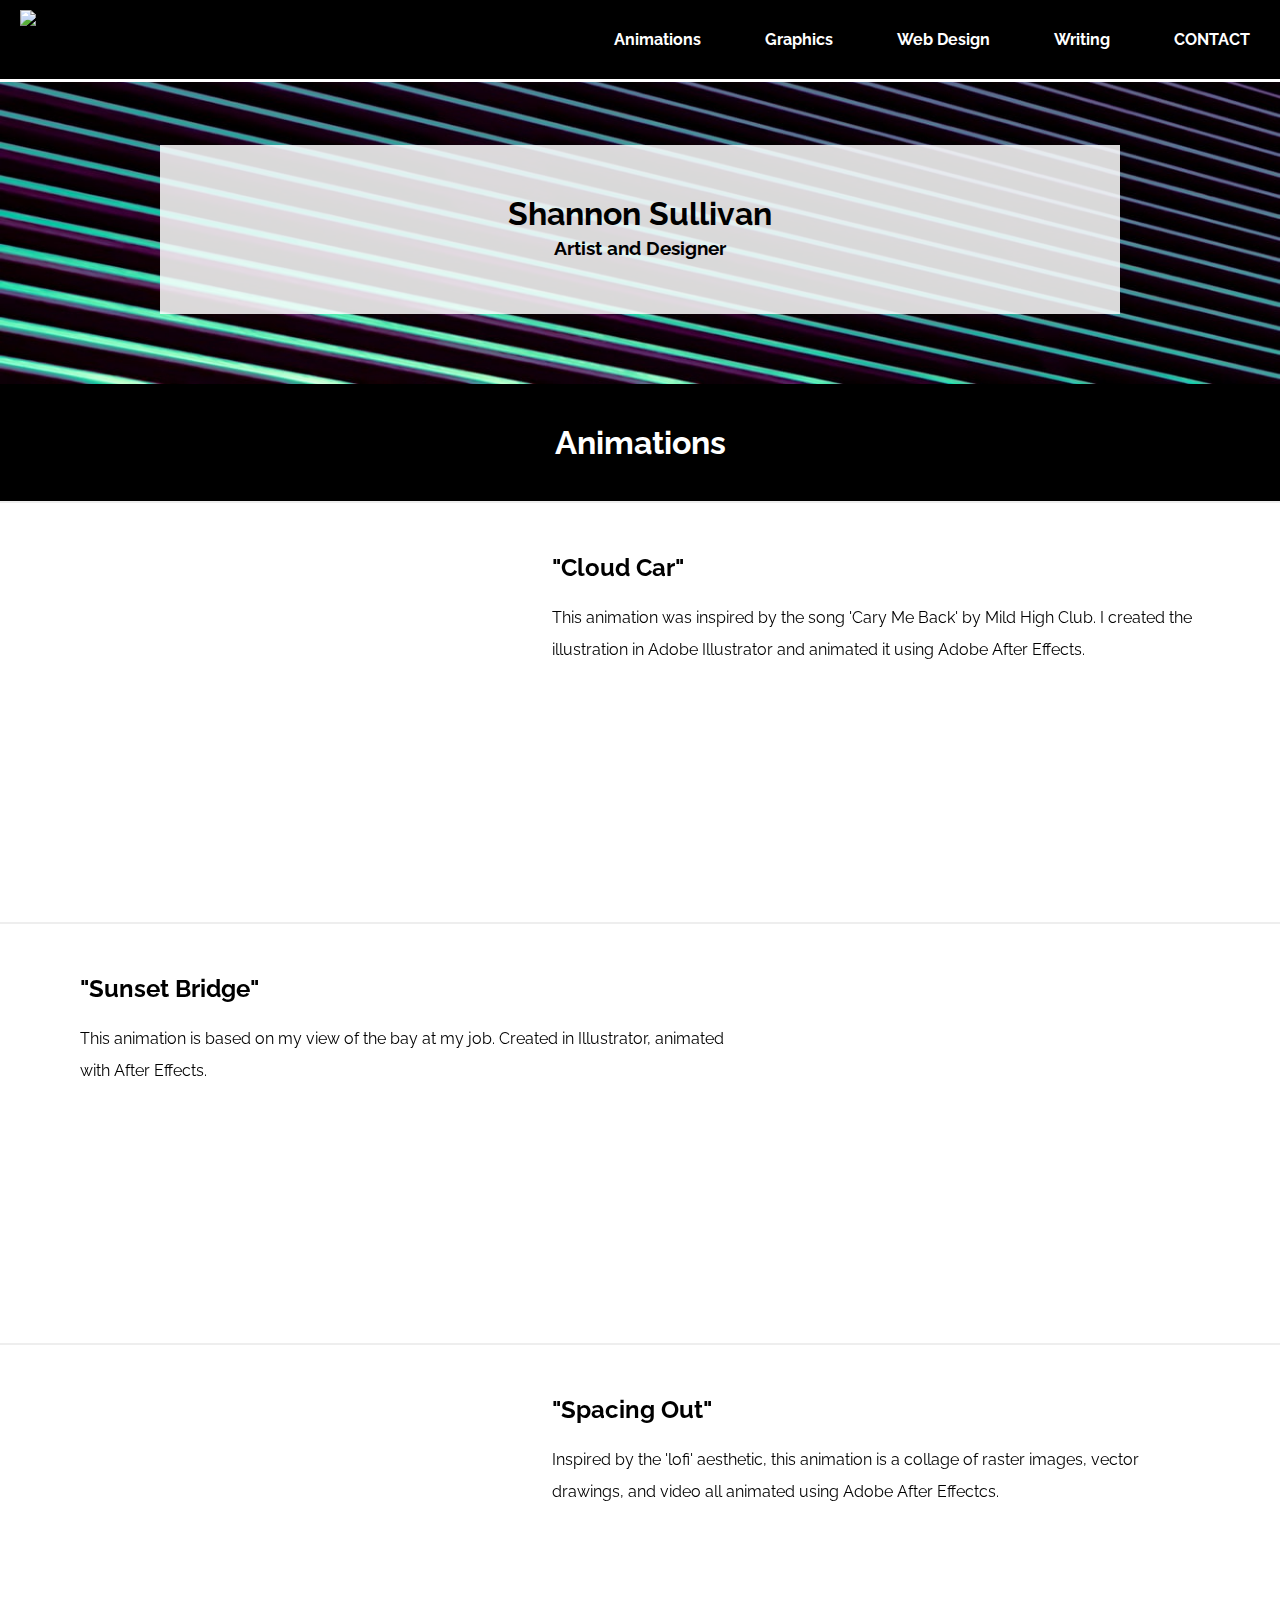
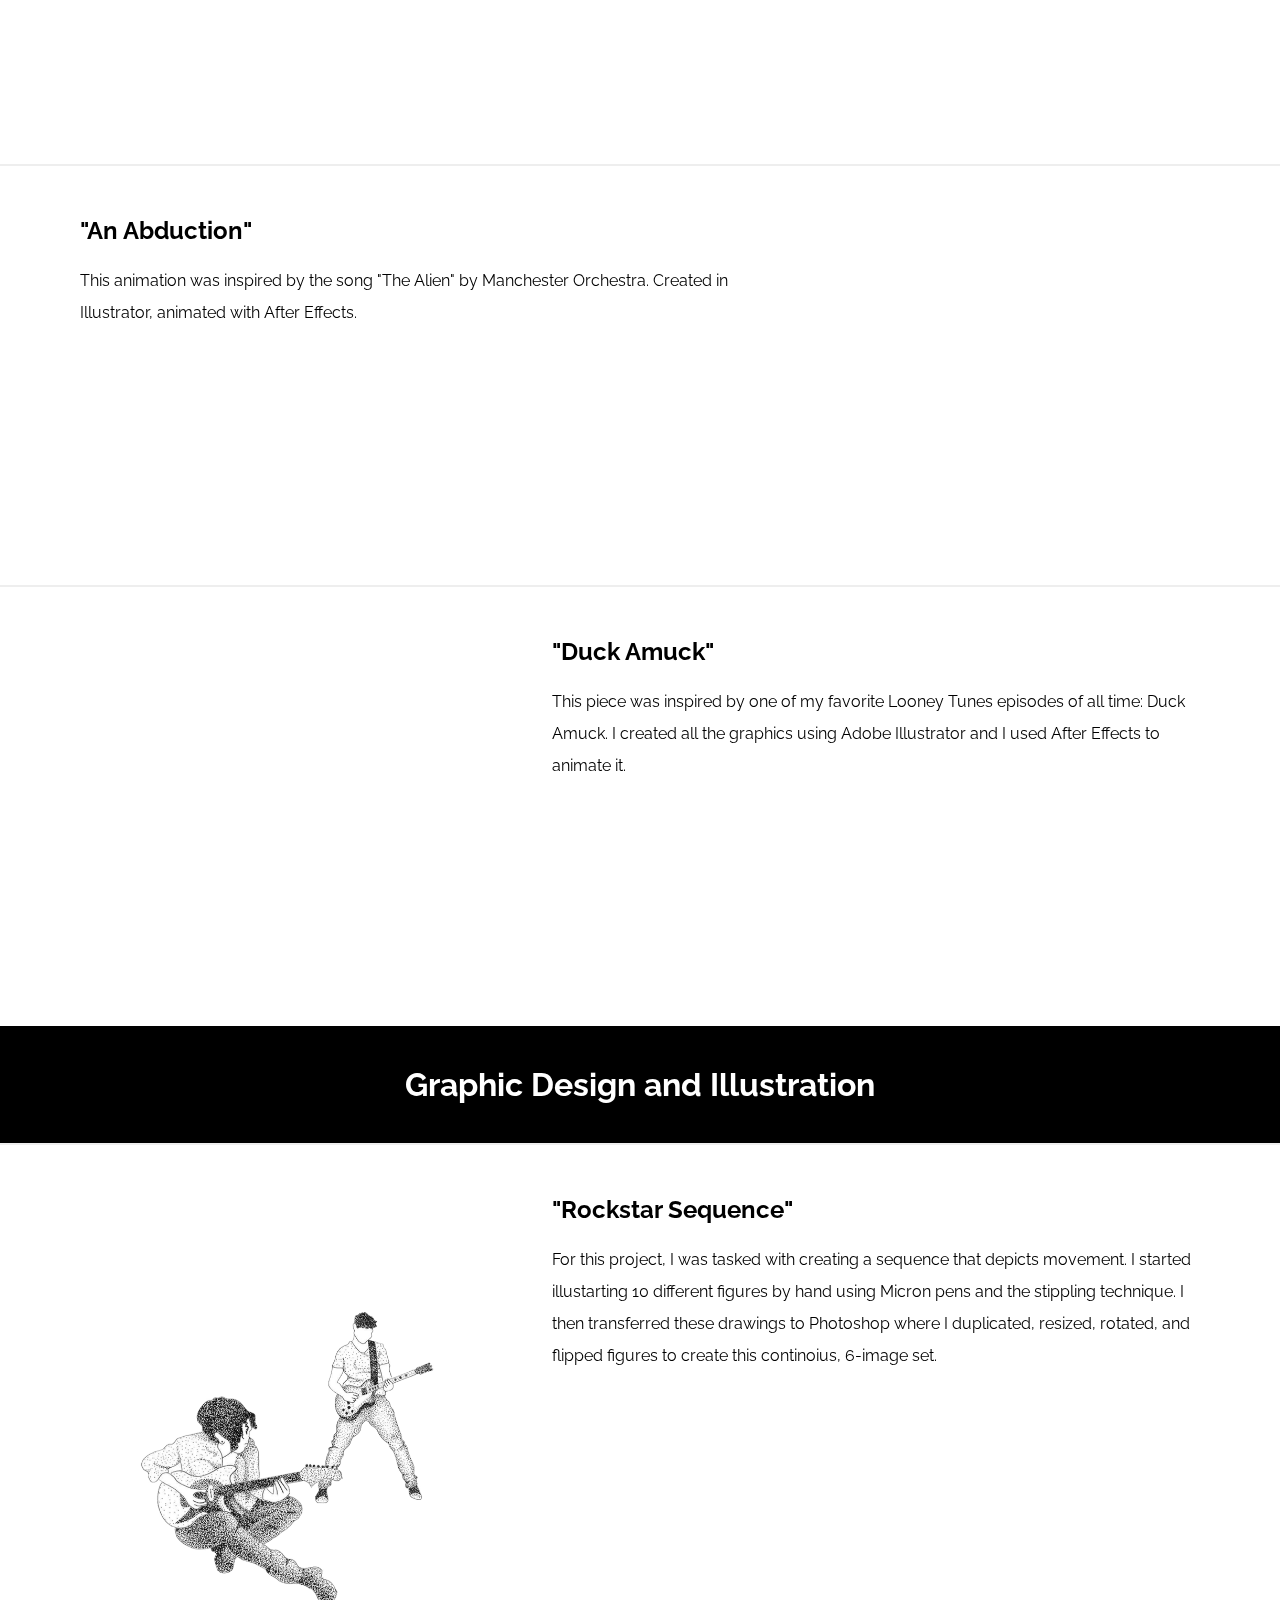
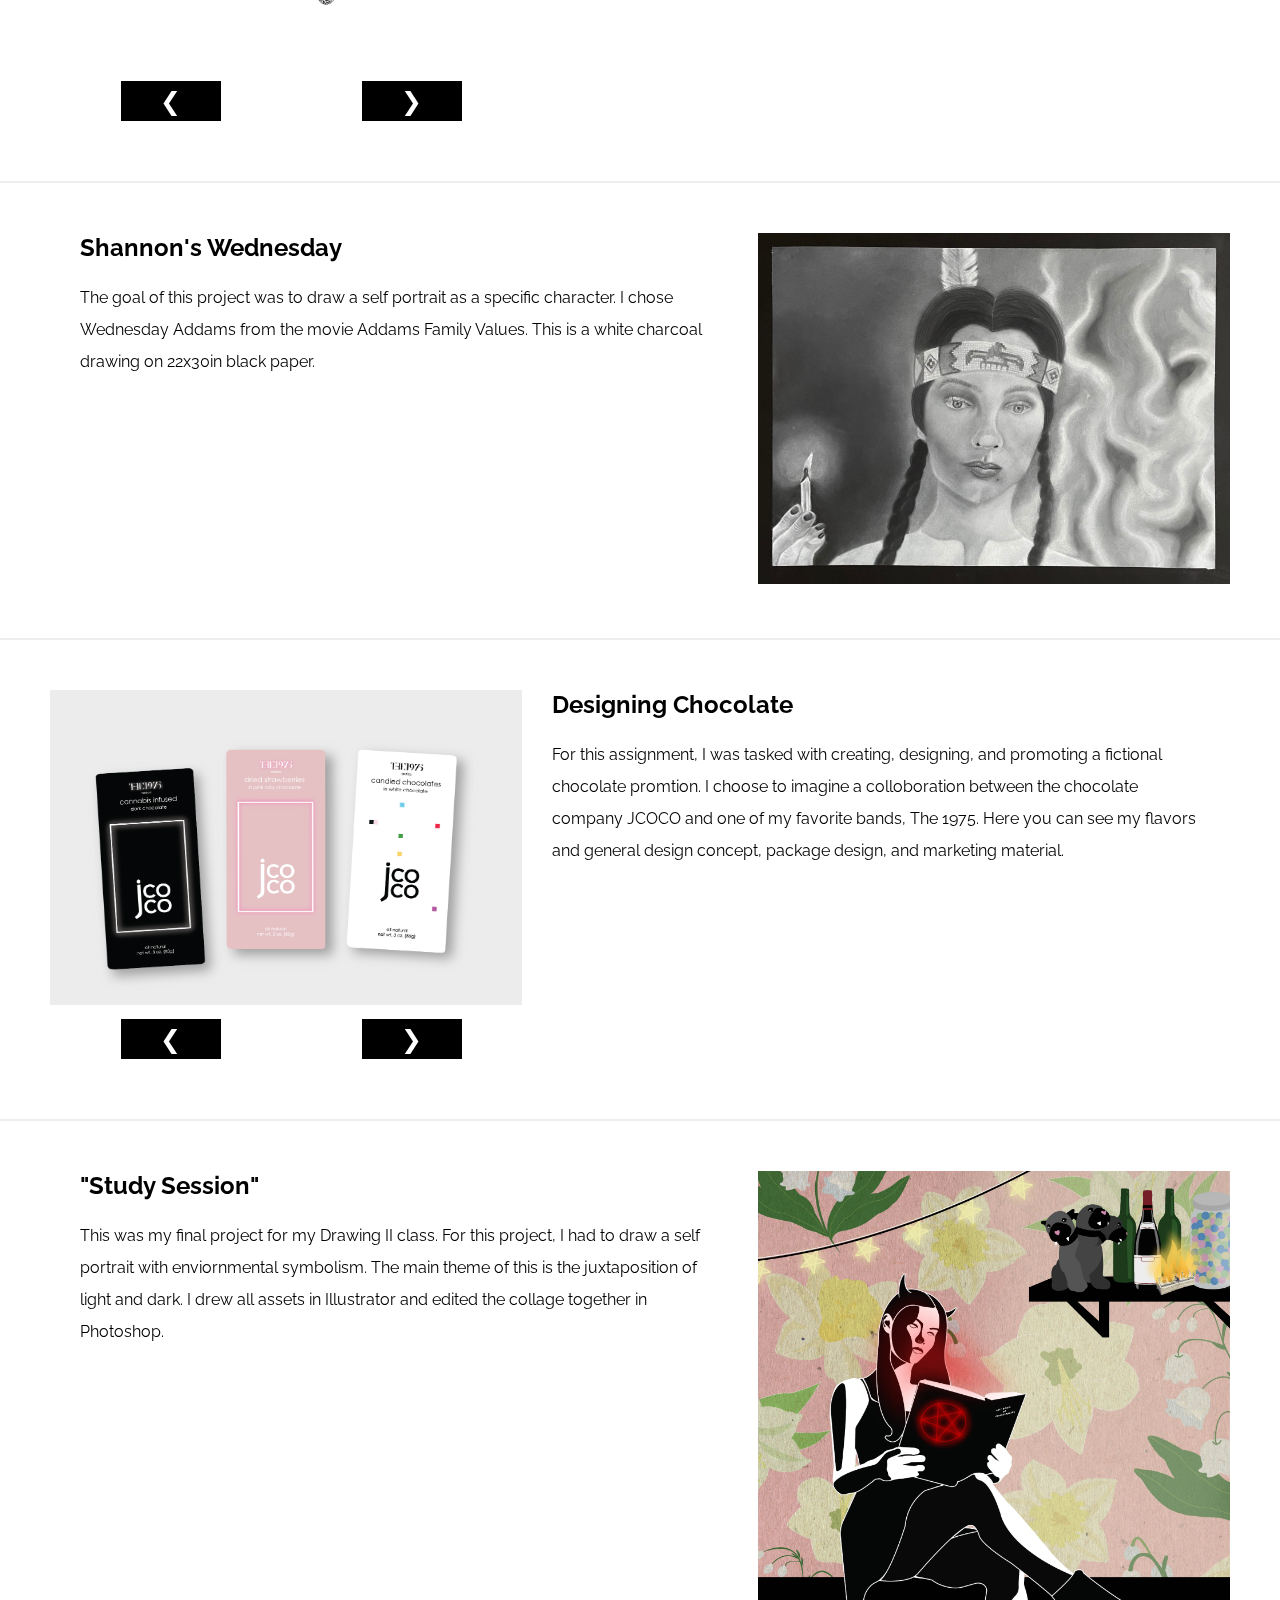
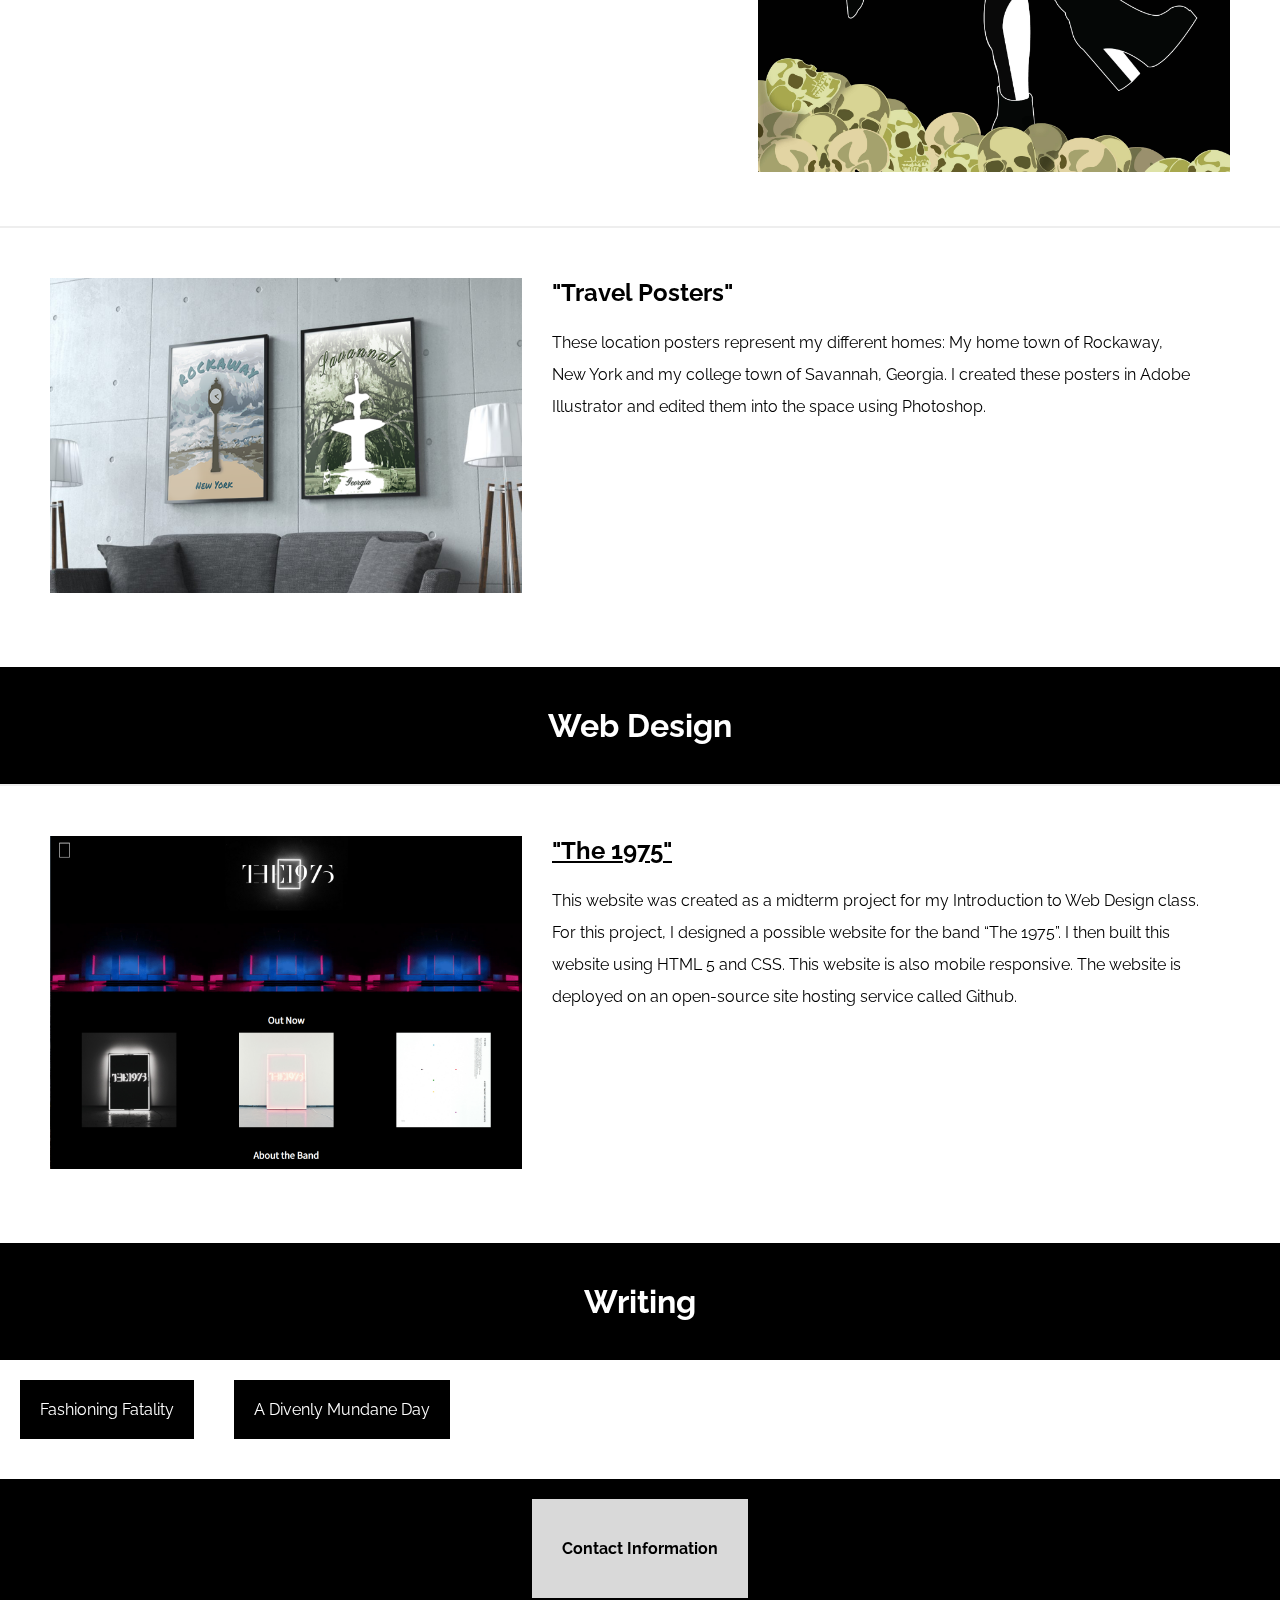
==== commit 77d444a5: "Add files via upload" ====
--- a/index.html
+++ b/index.html
@@ -14,7 +14,7 @@
 <body>
 <!--navigation-->
    <header>
-       <div id="logo"><img src="img/sig.png"></div>
+       <div id="logo"><img src="img/LogoColor.png"></div>
        <div id="mobileNav"><a href=#><img src="img/sig.png"></a></div>
         <nav>
            <ul>
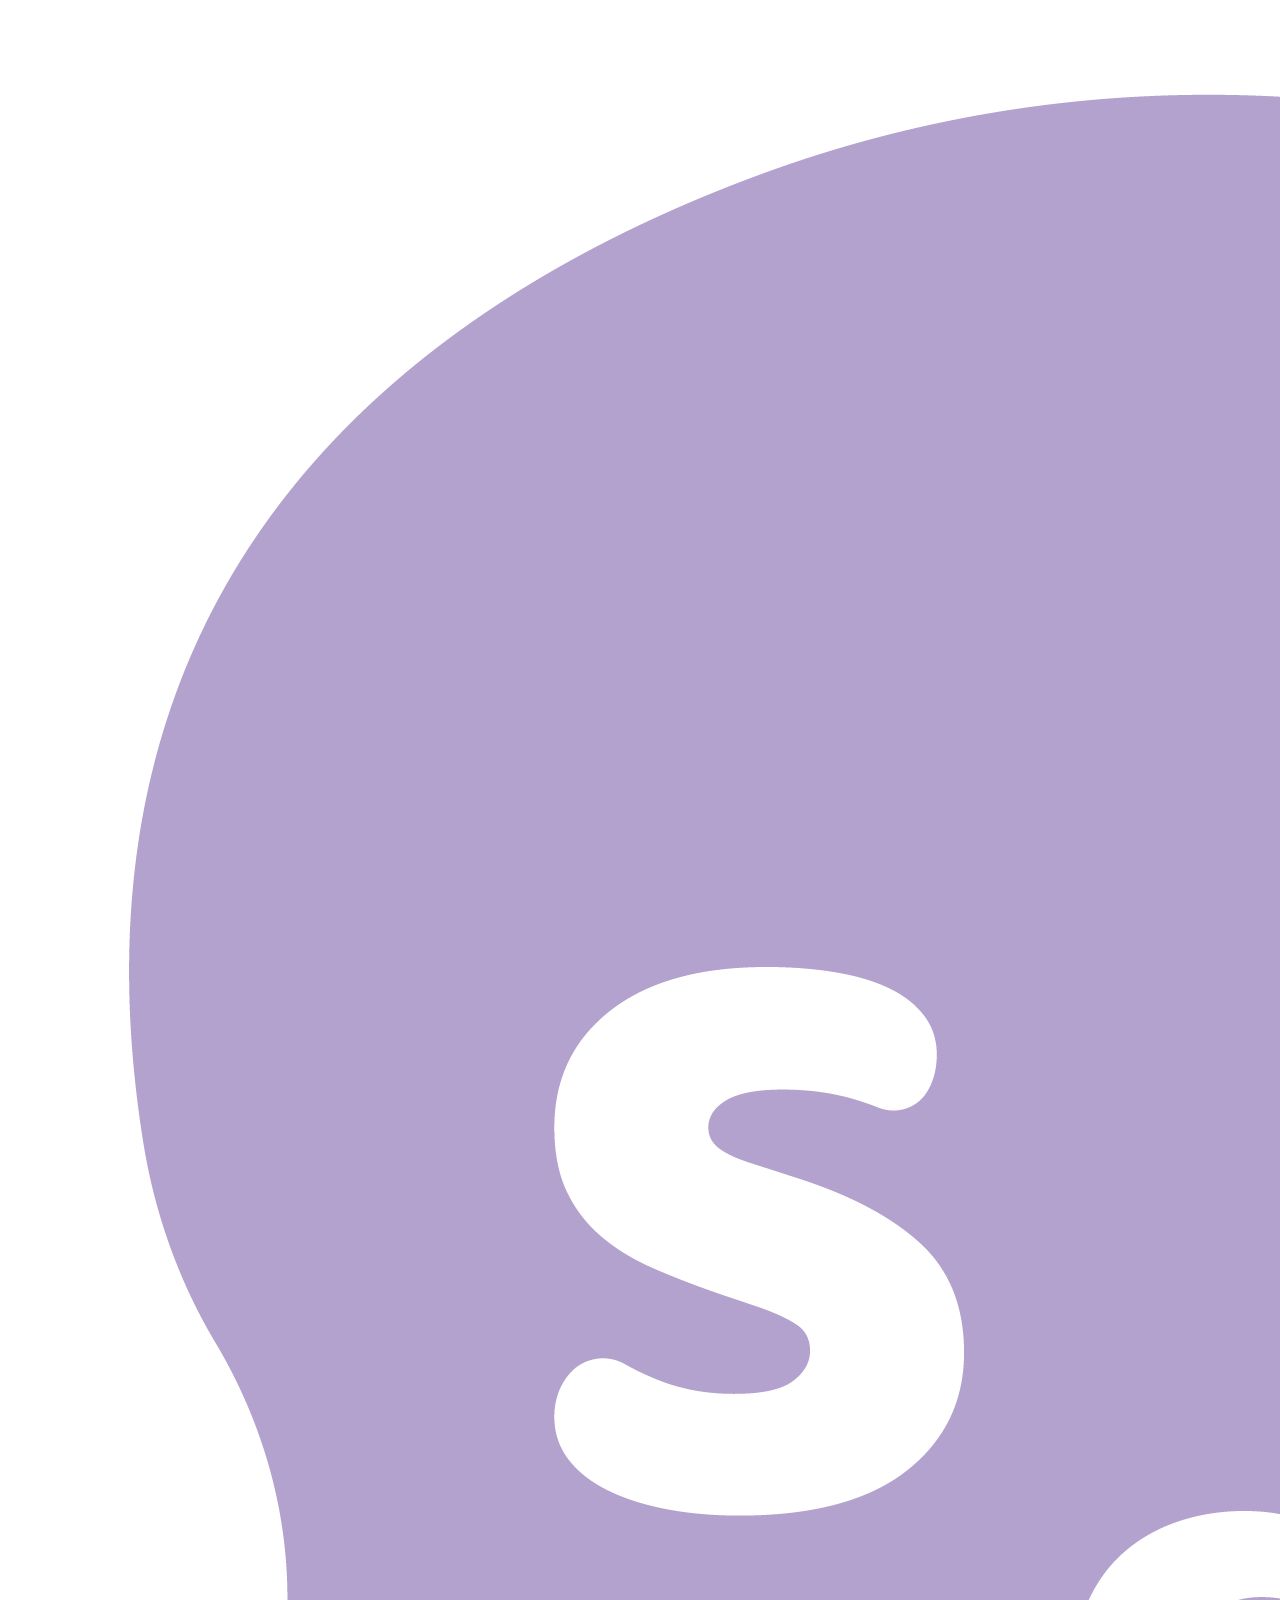
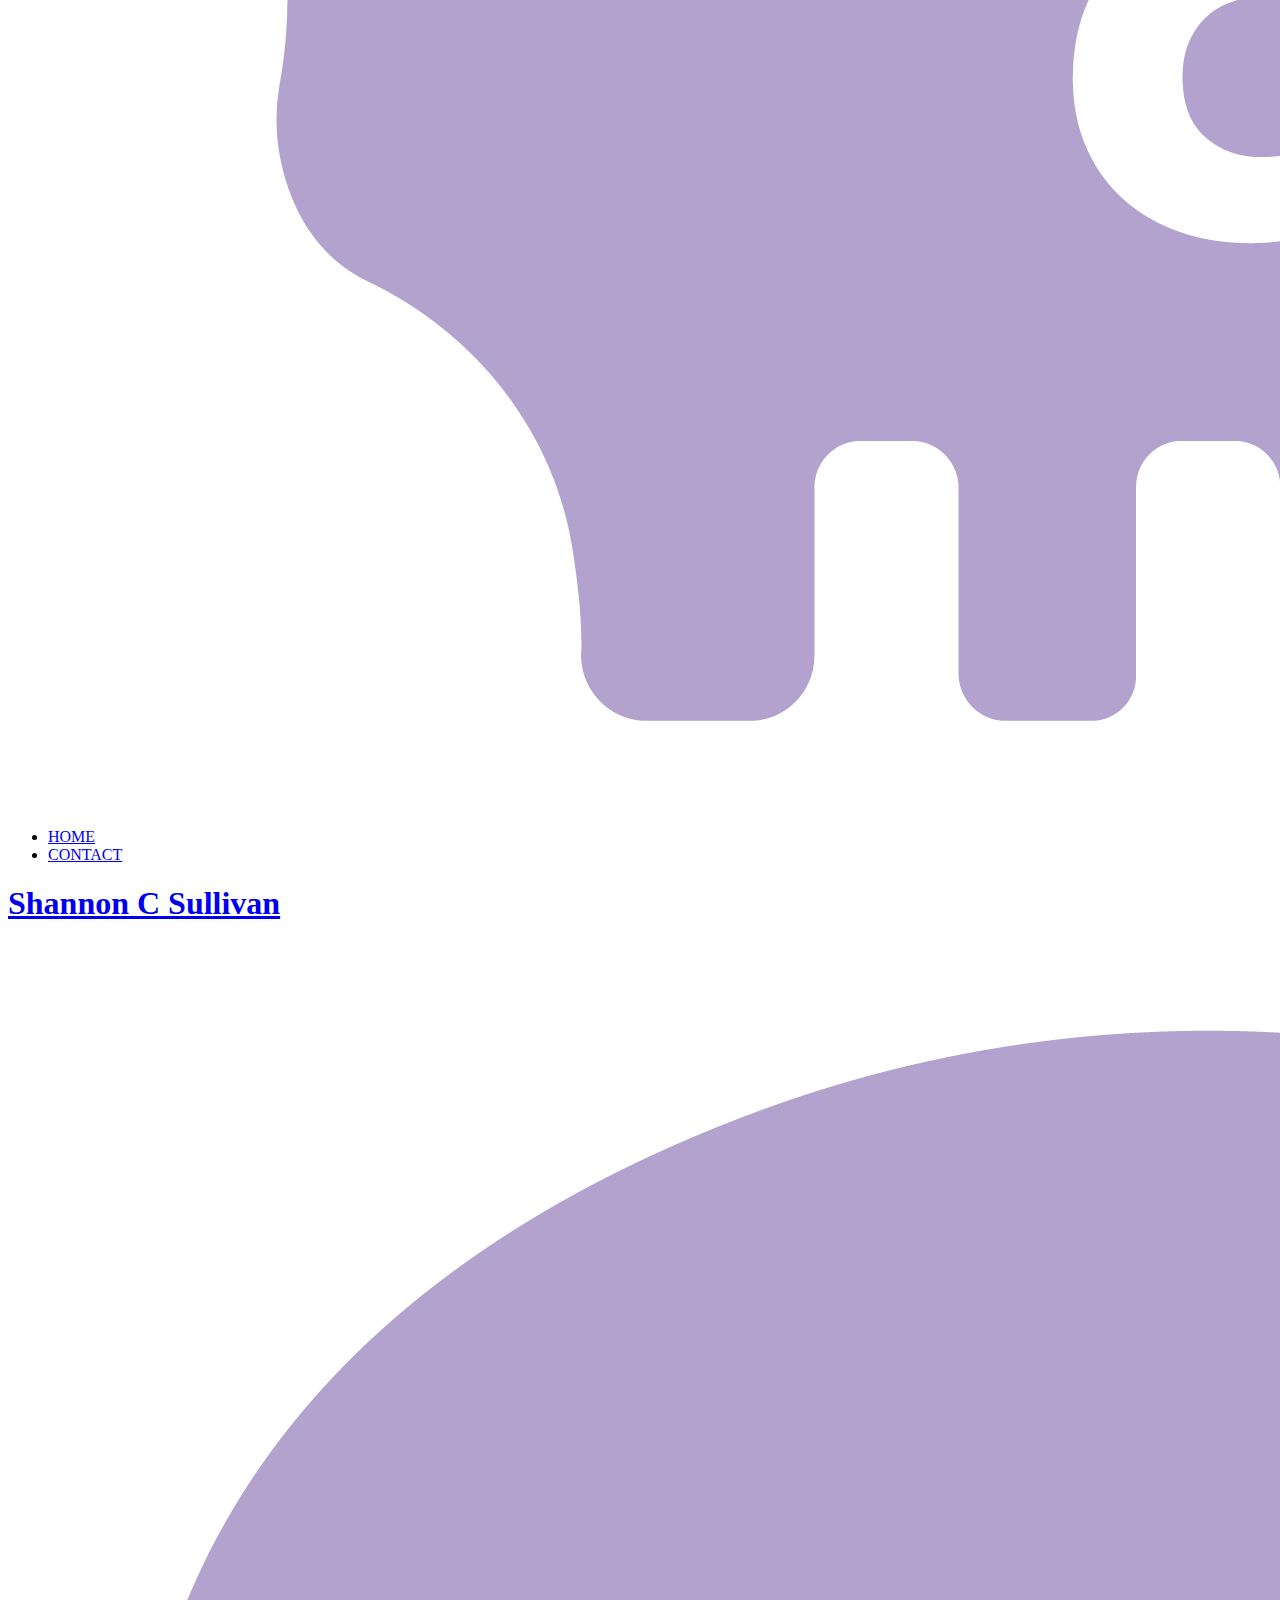
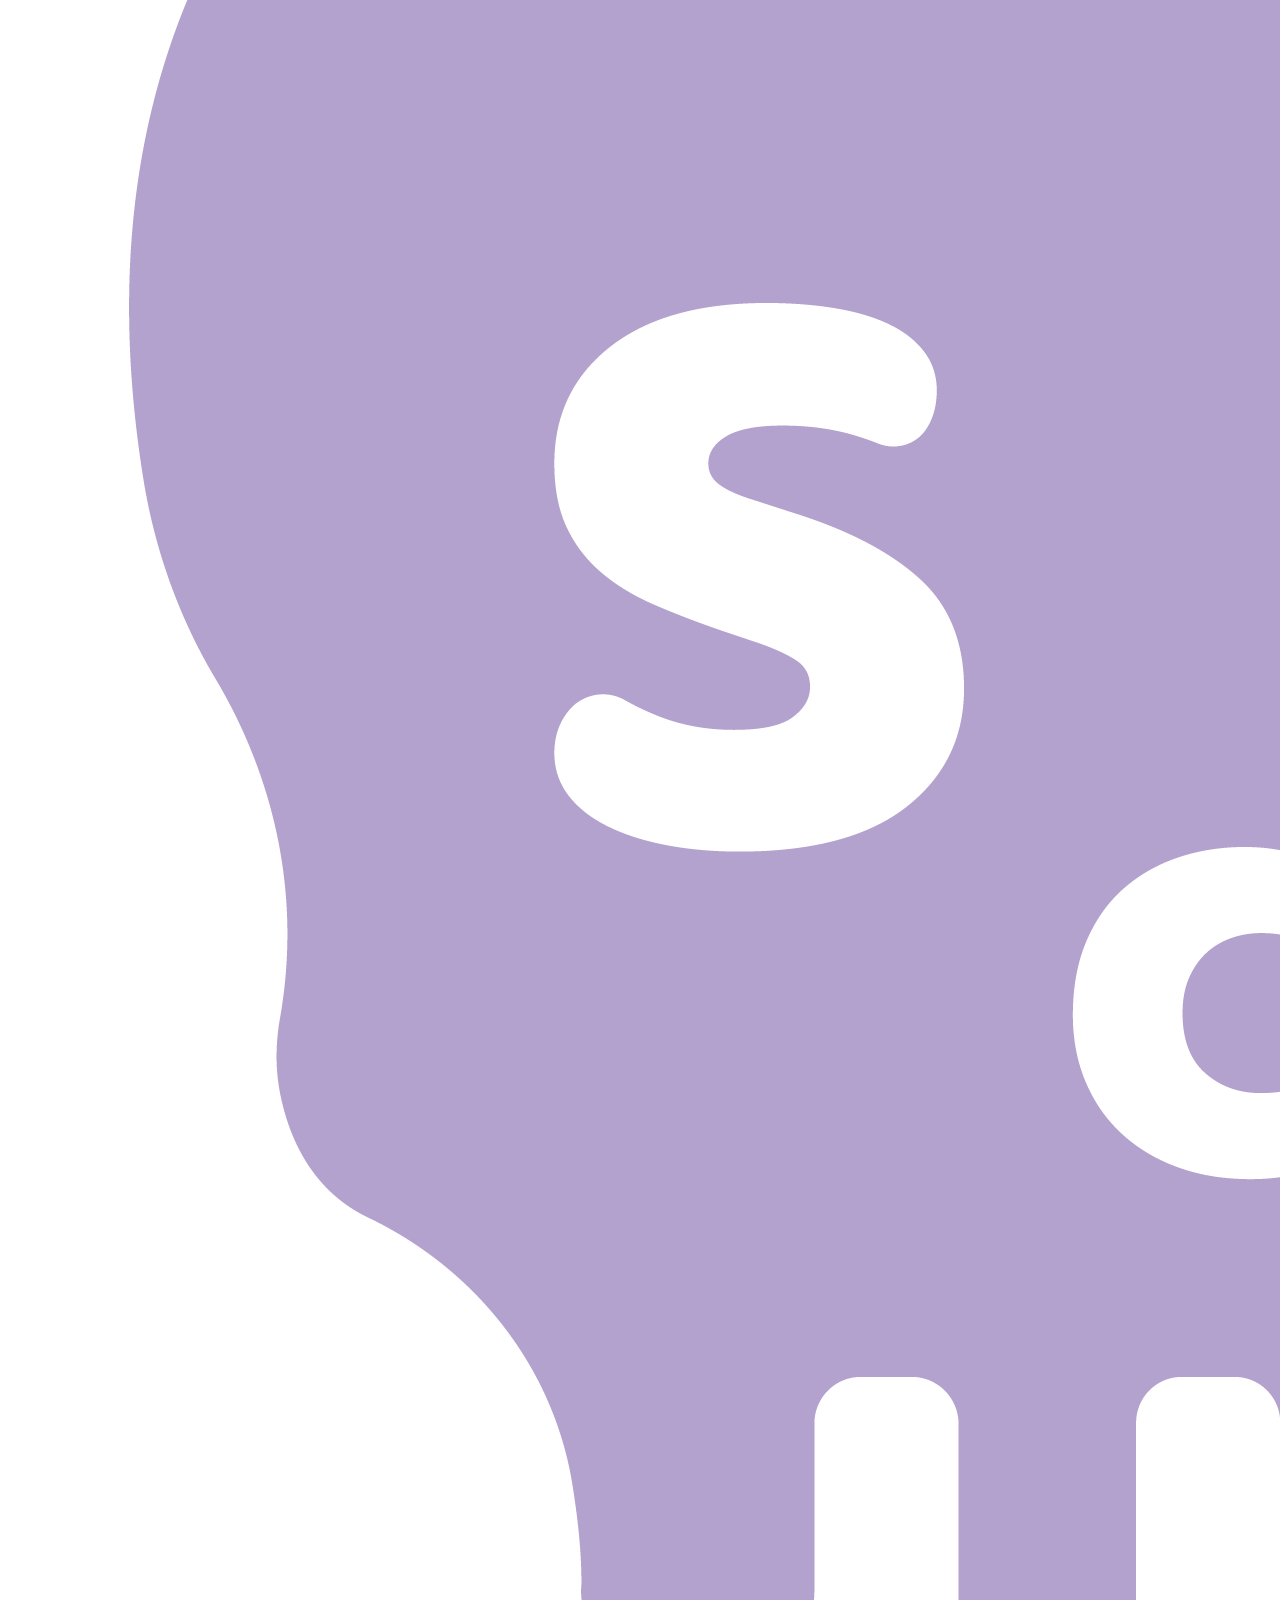
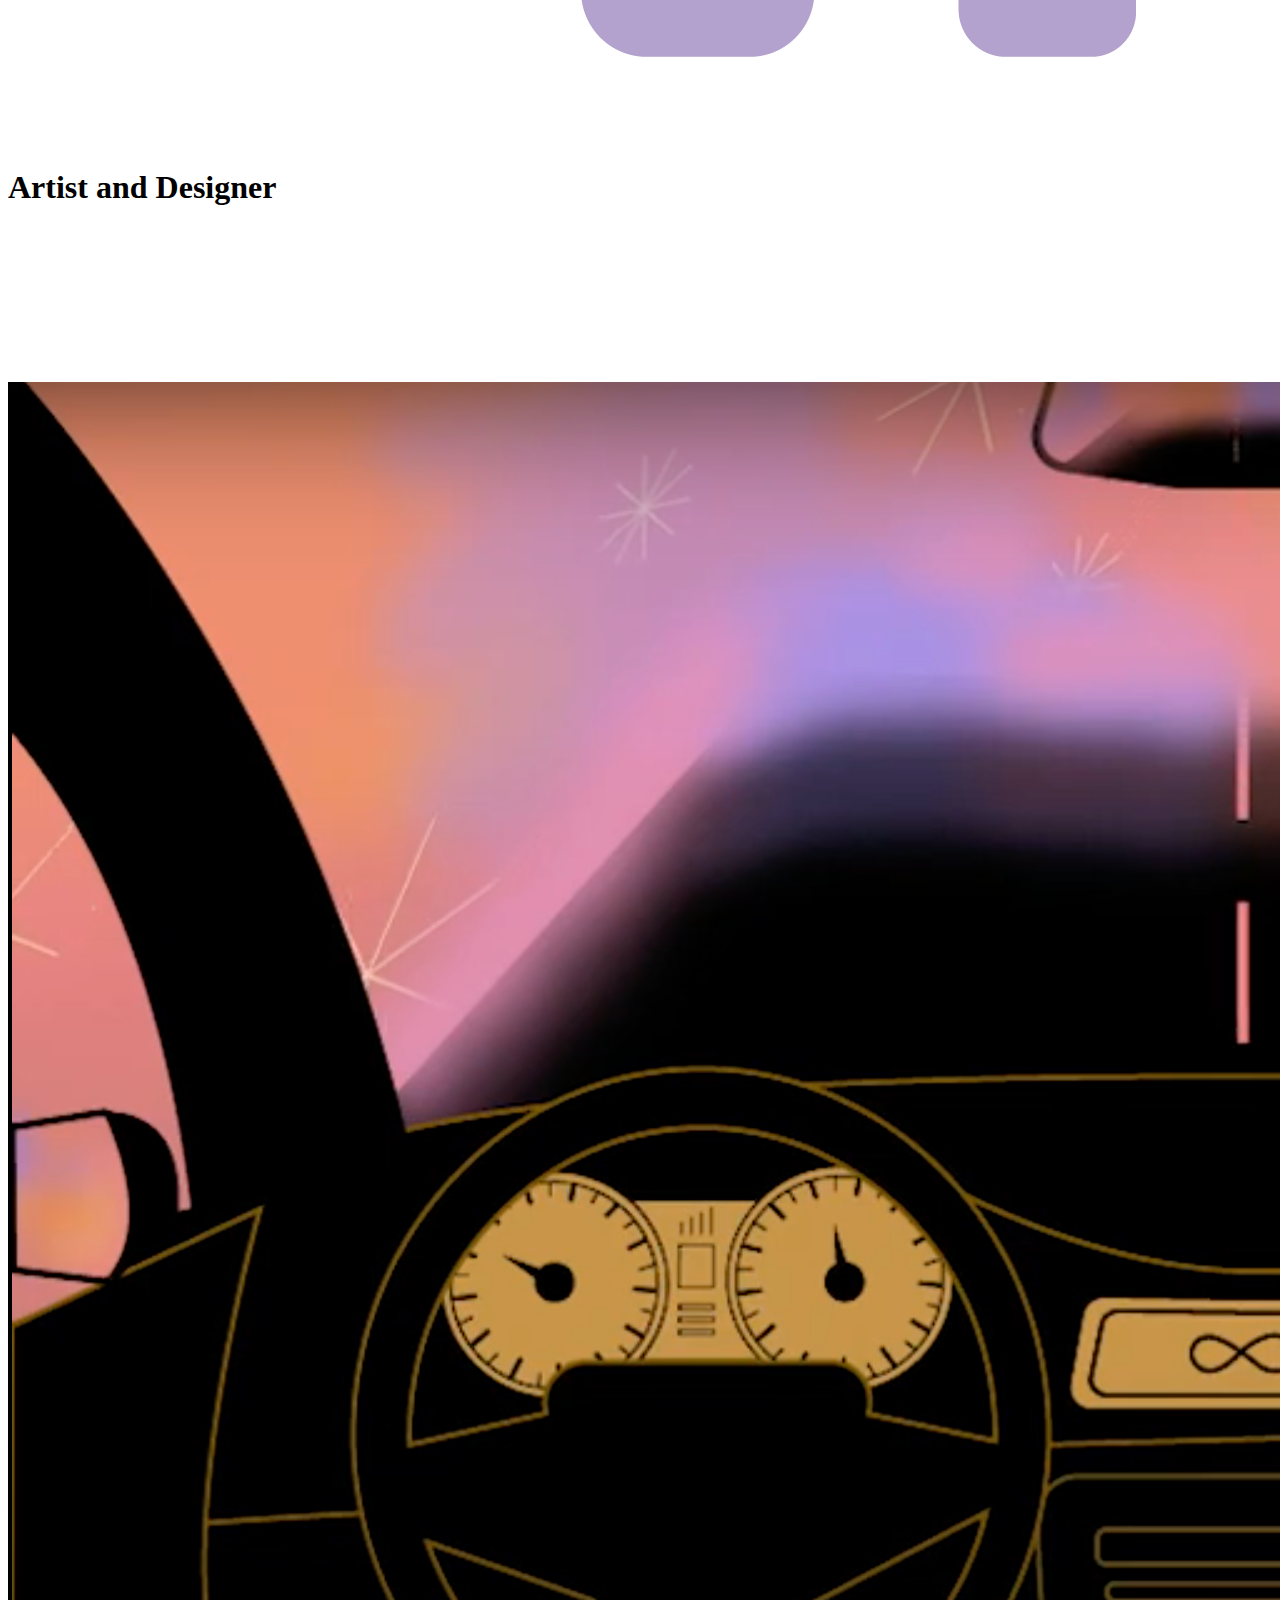
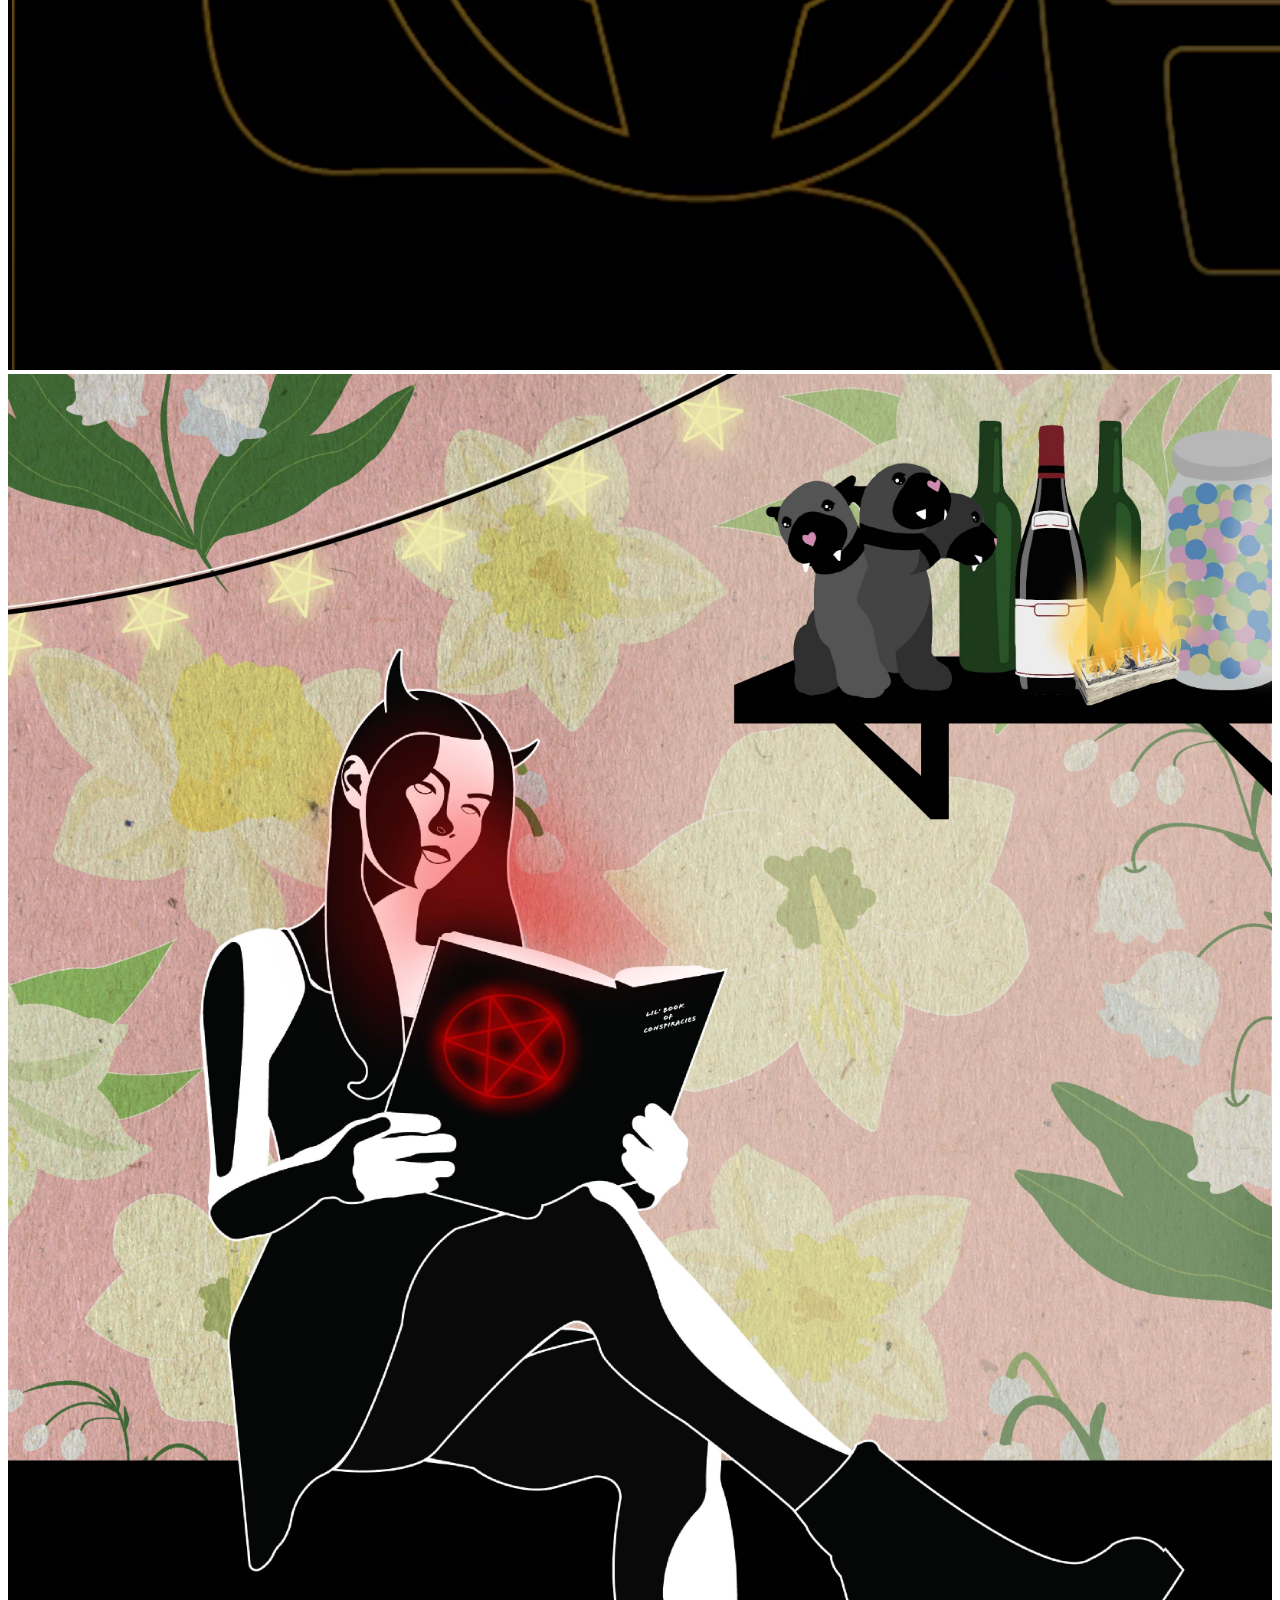
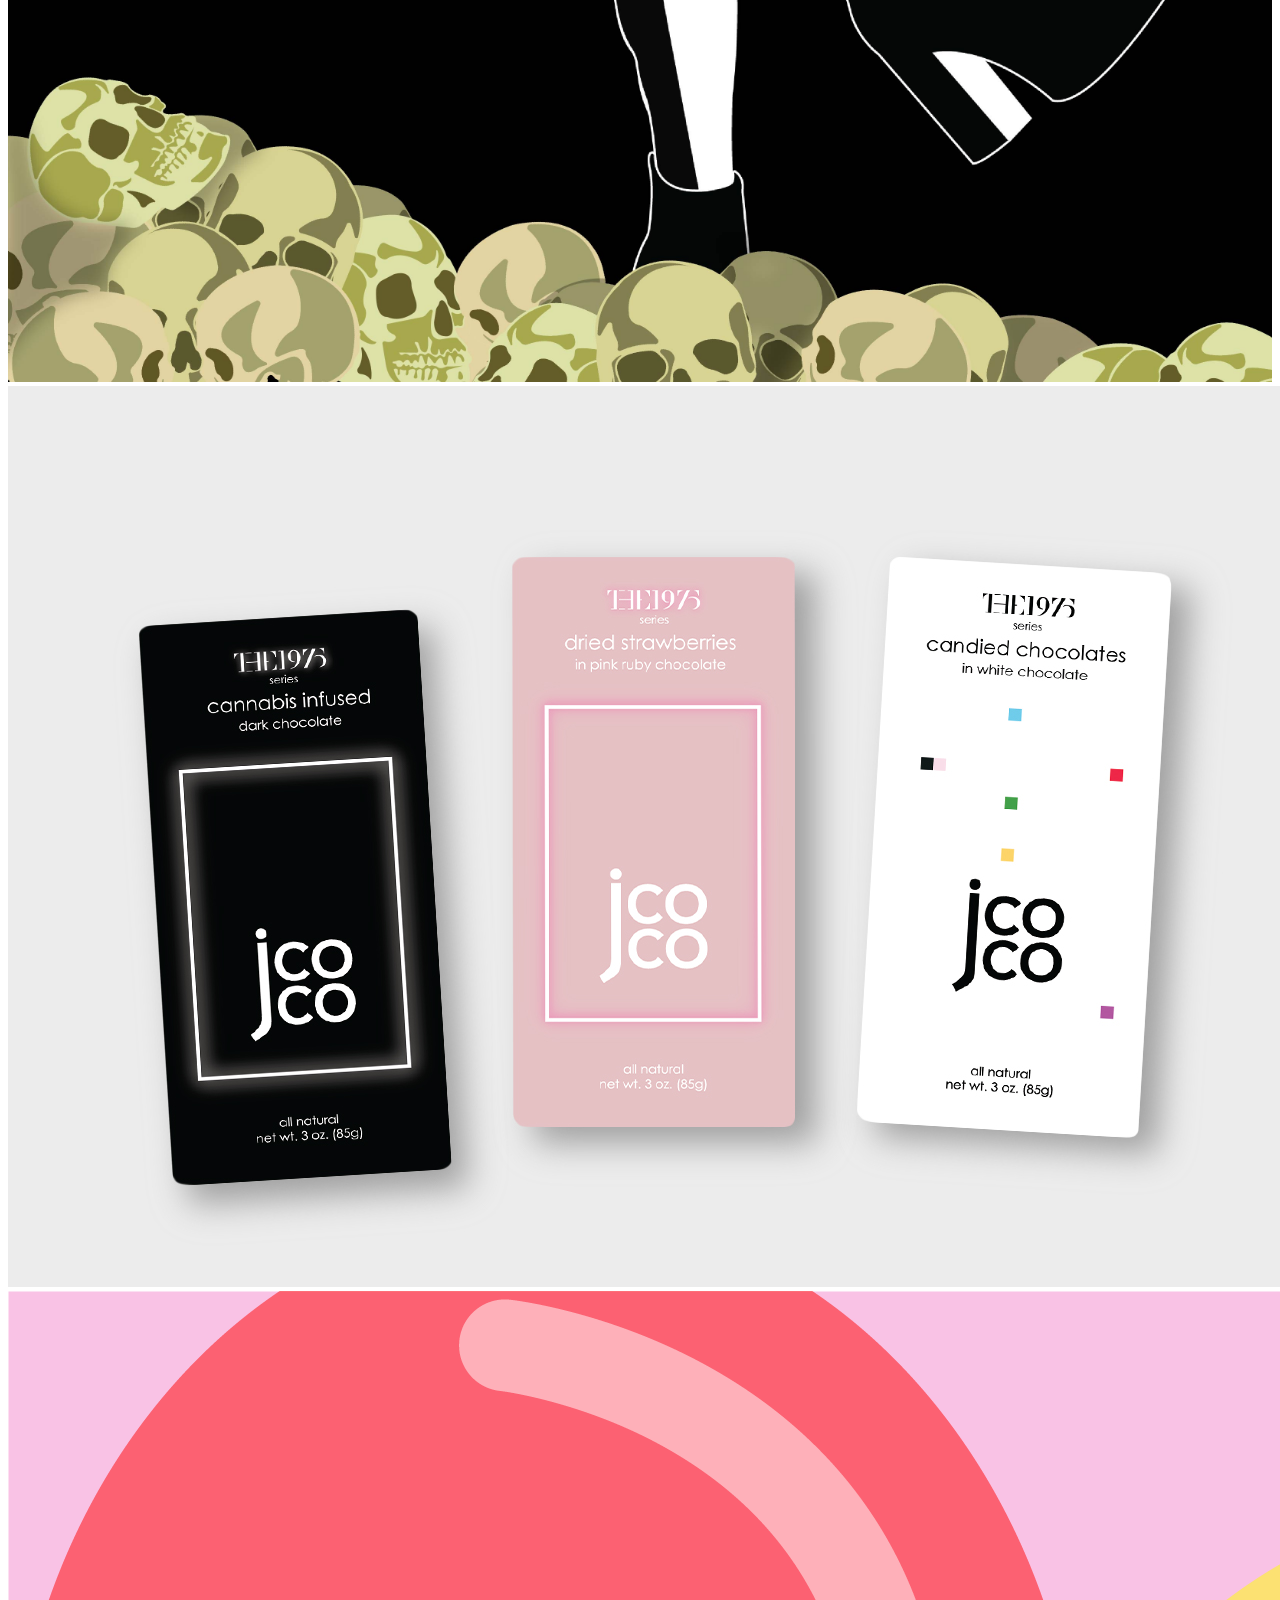
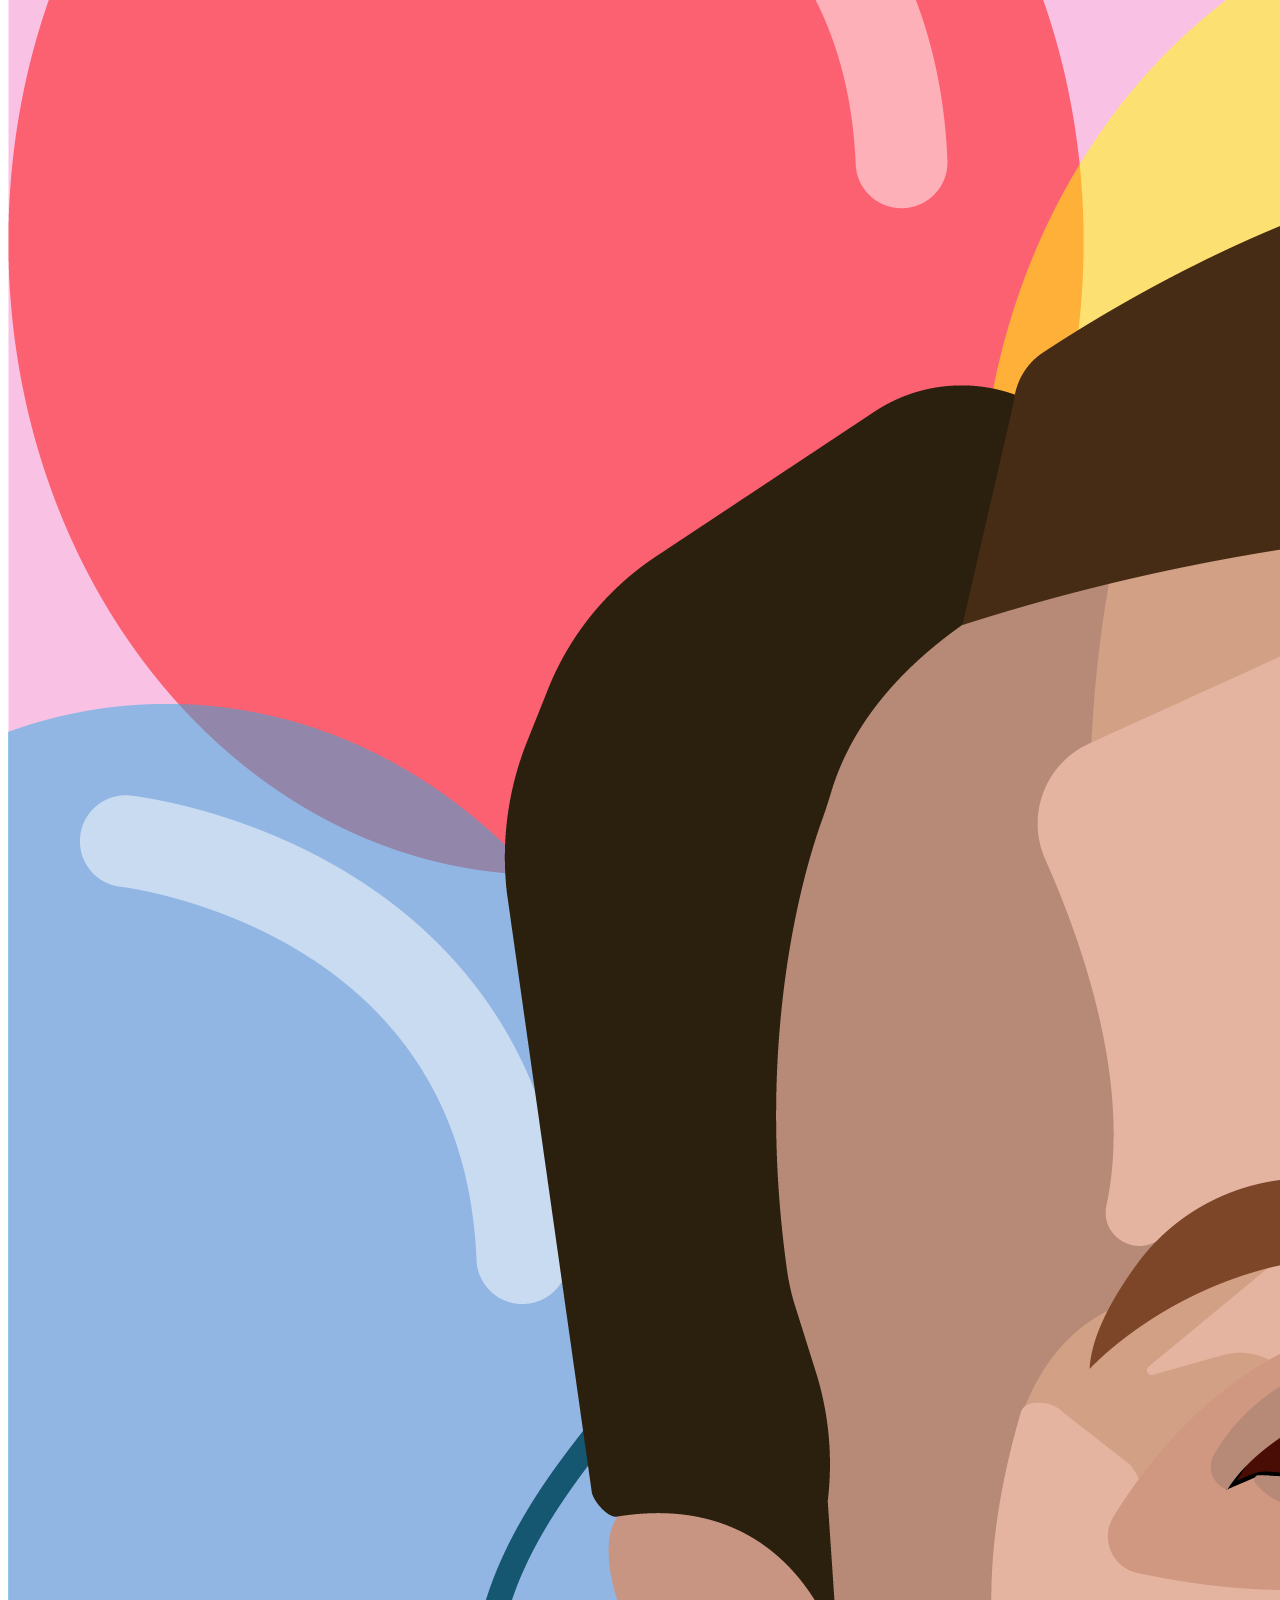
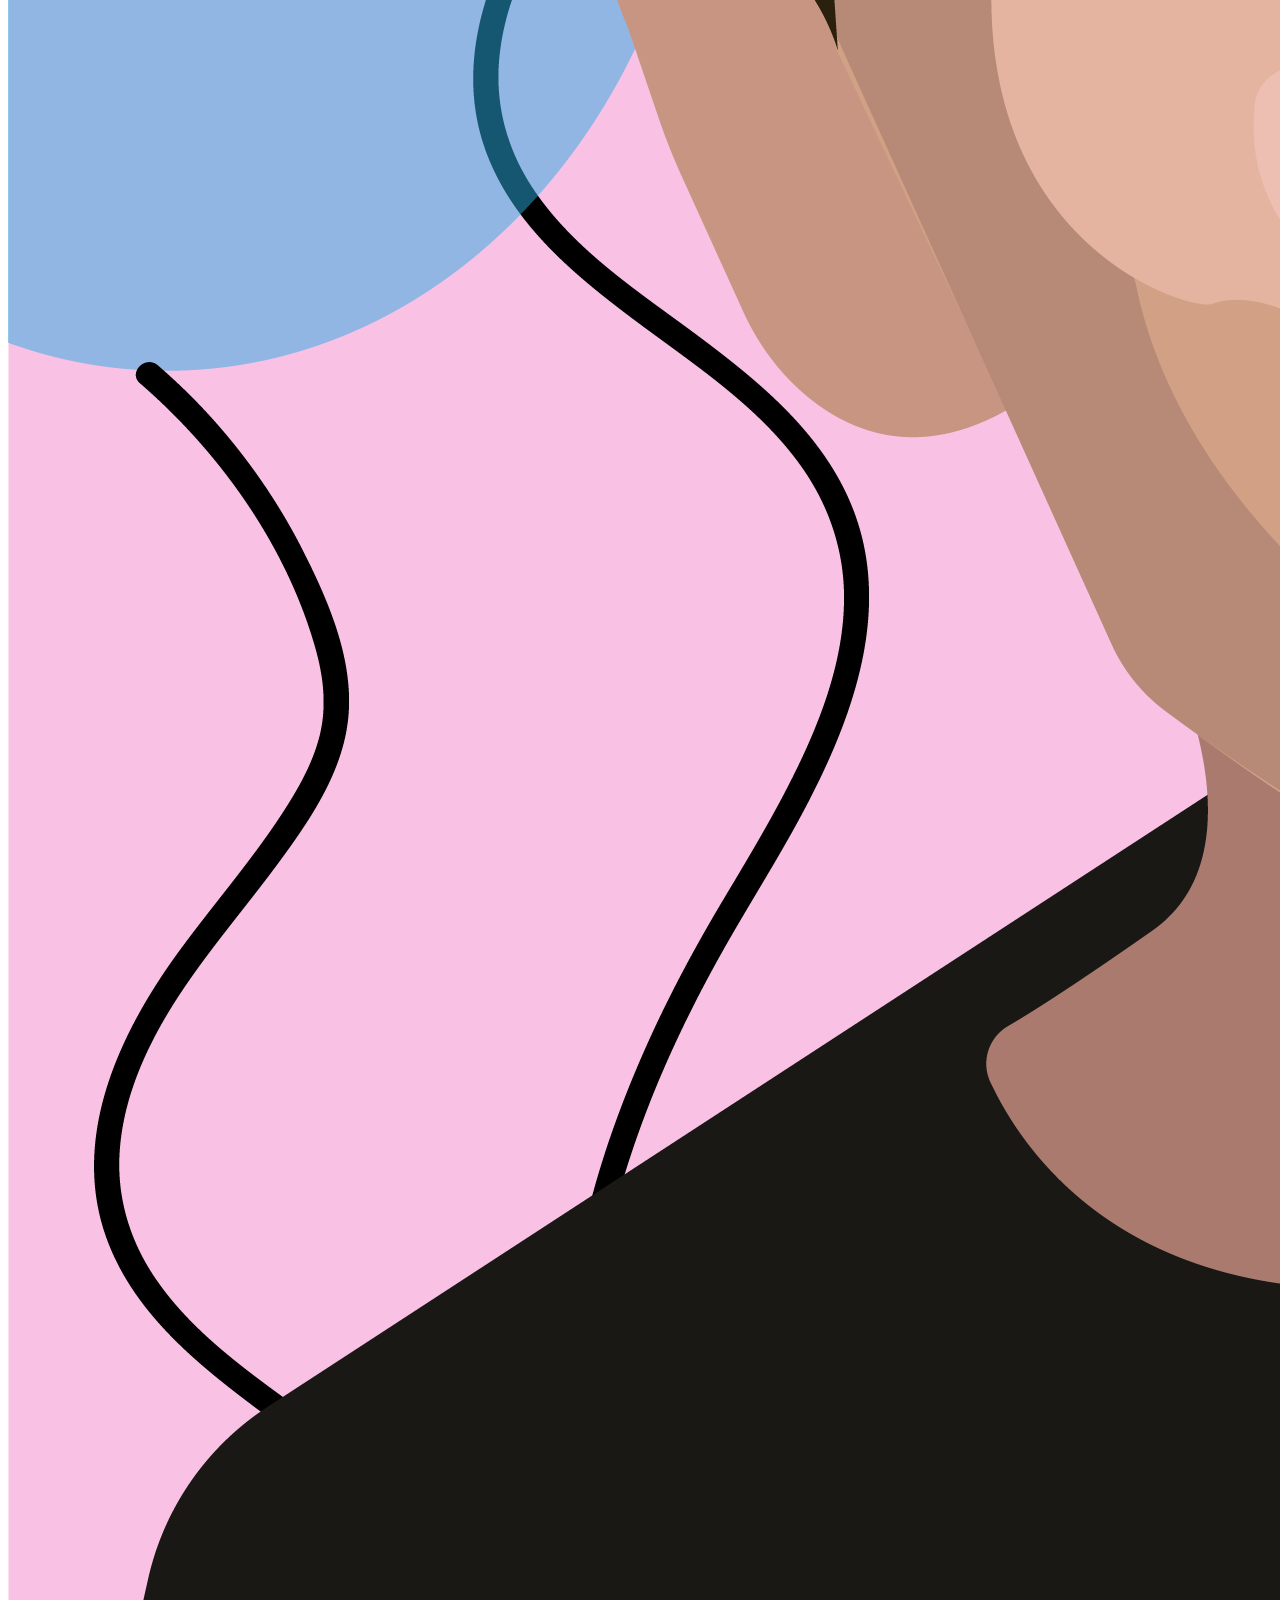
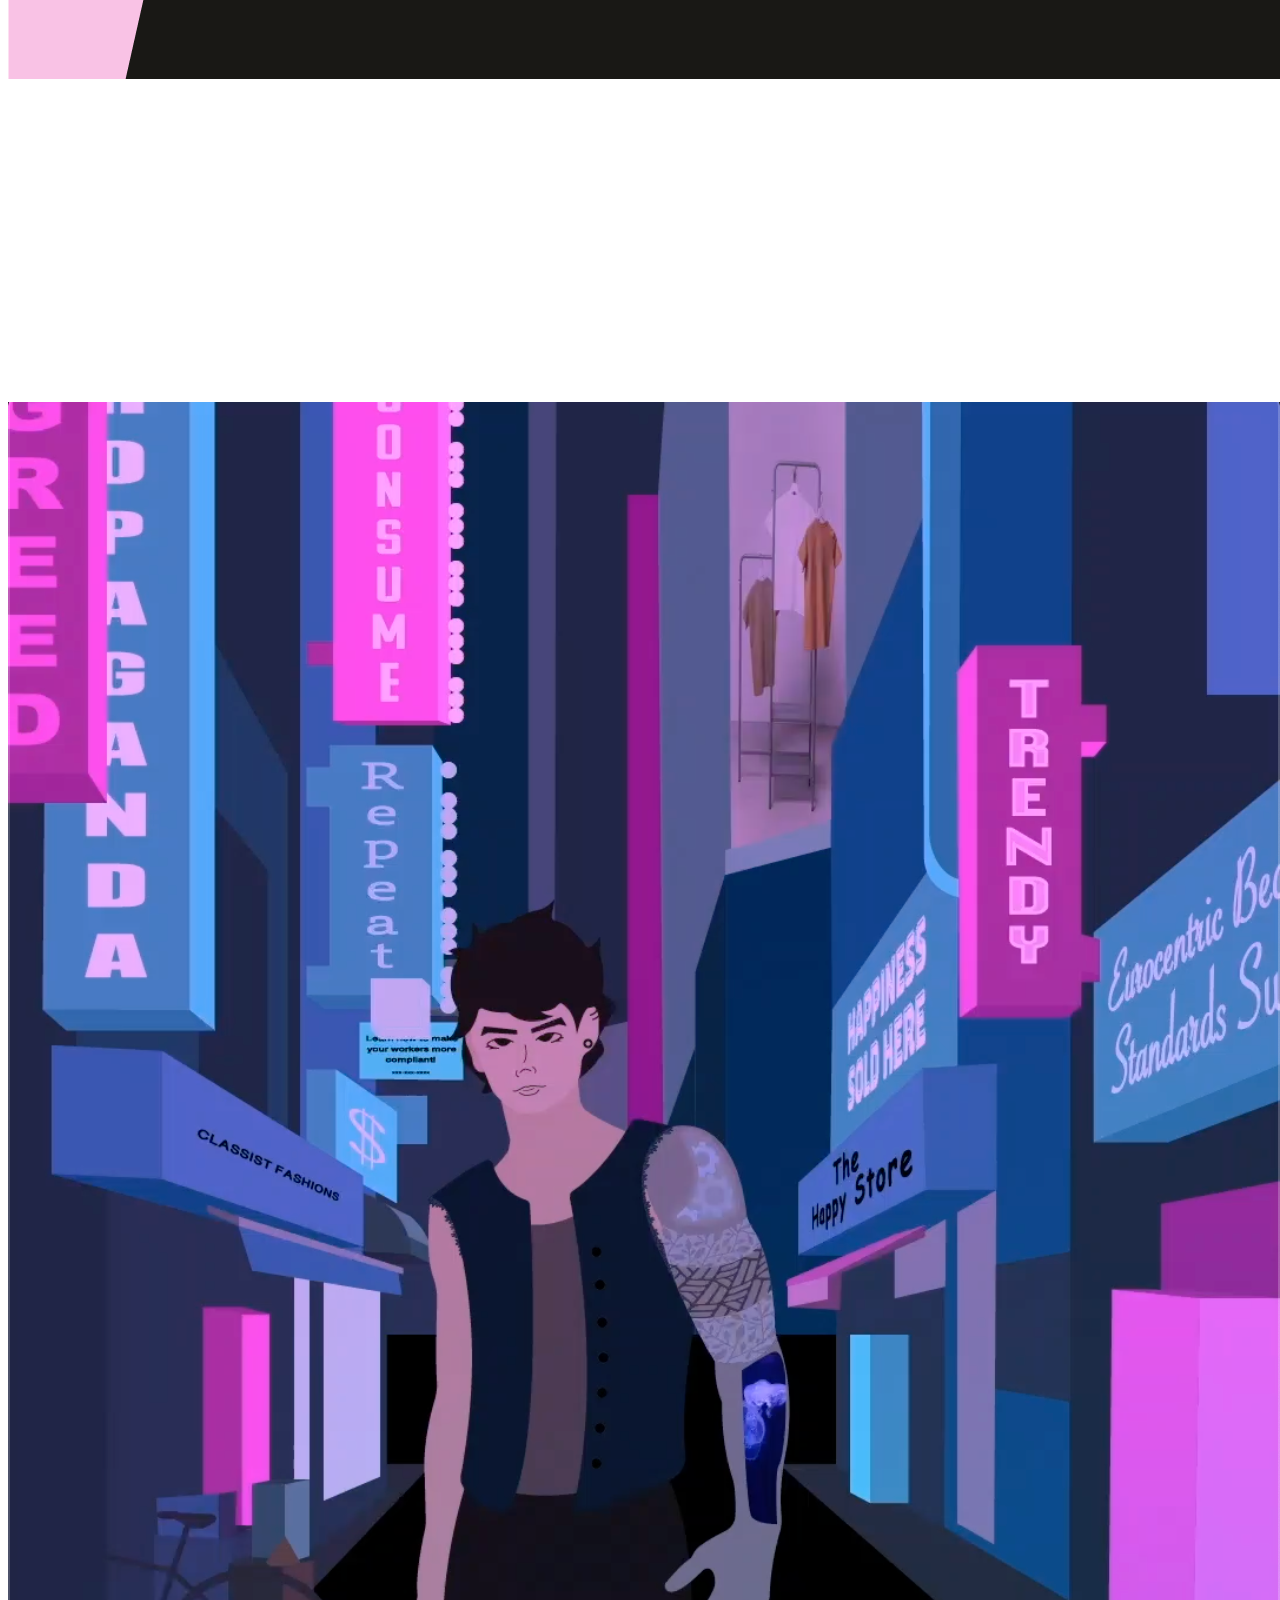
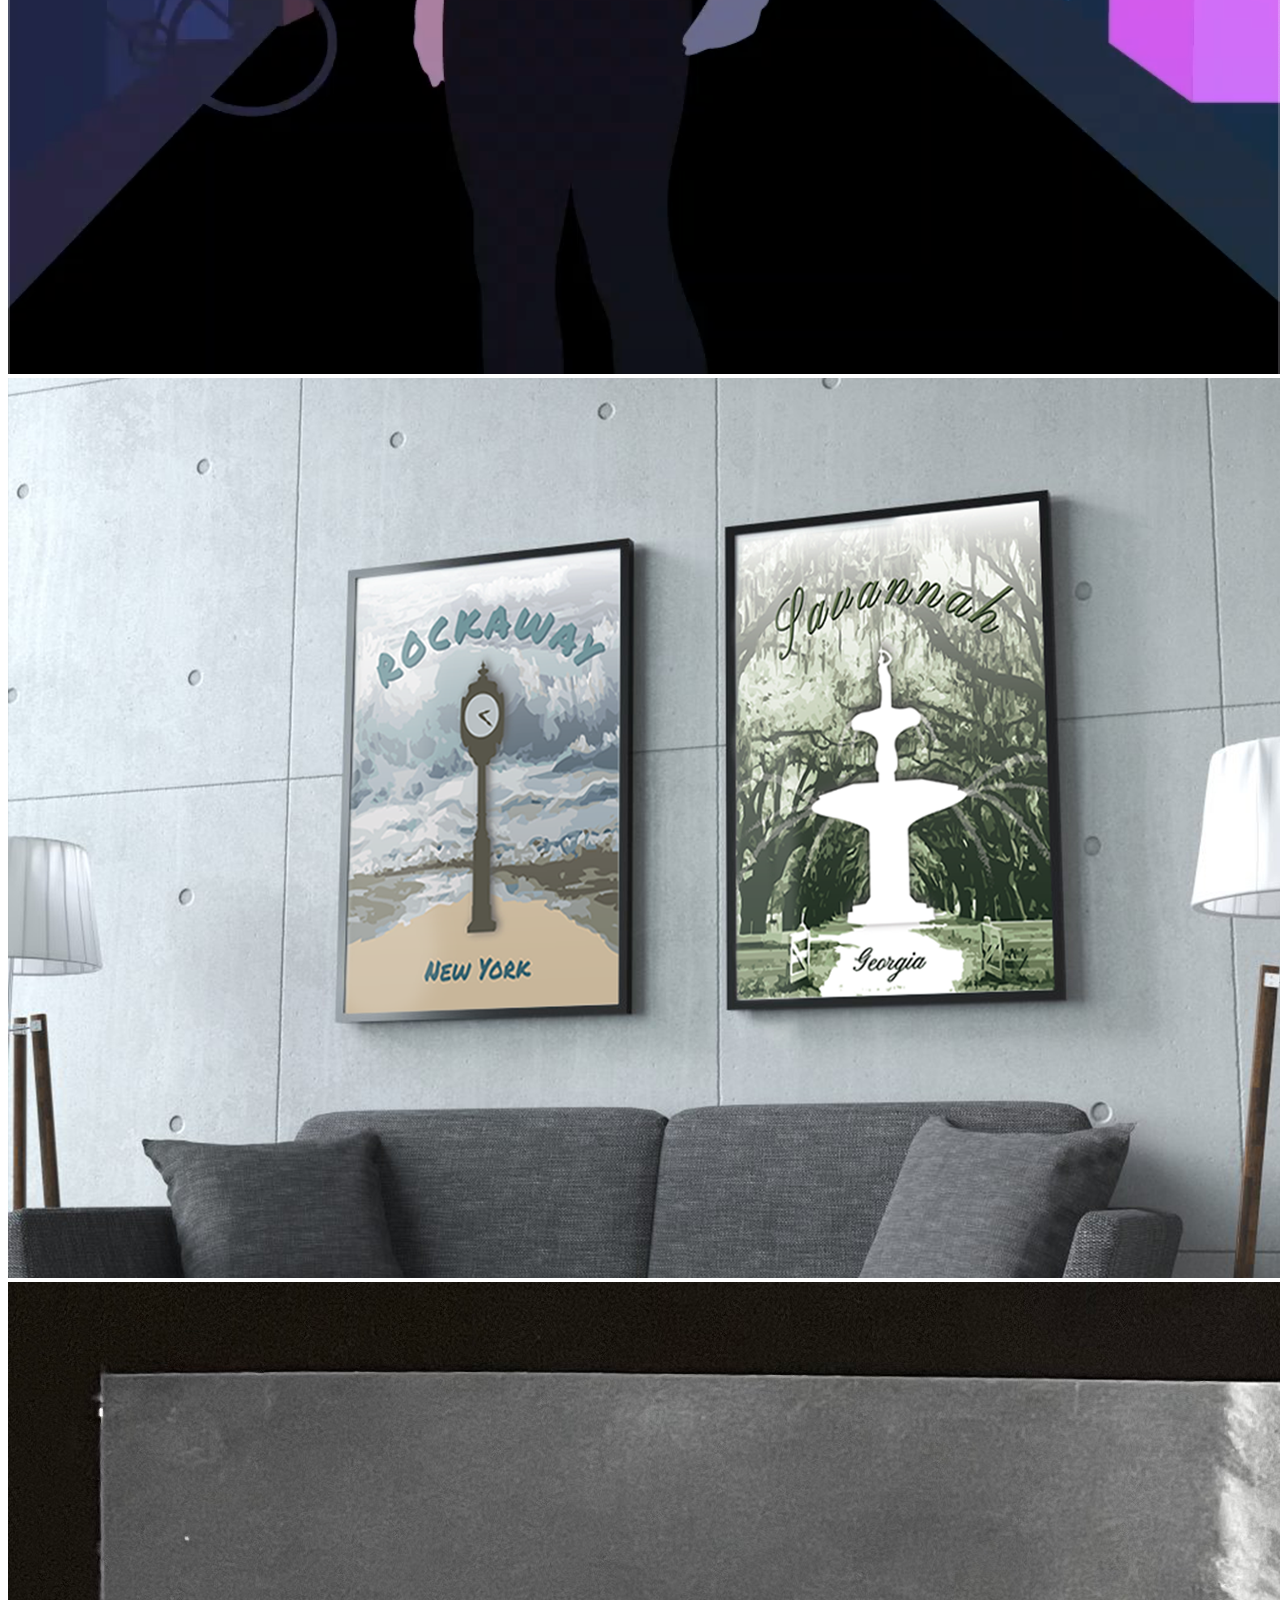
==== commit d7019a53: "Add files via upload" ====
--- a/index.html
+++ b/index.html
@@ -3,284 +3,158 @@
 <head>
     <meta charset="UTF-8">
     <title>Portfolio</title>
-    <link rel="stylesheet" href="css/home.css">
+    
+    <link rel="stylesheet" href="css/home2.css">
+    
     <link href="https://fonts.googleapis.com/css?family=Raleway:500&display=swap" rel="stylesheet">
+    <link rel="preconnect" href="https://fonts.googleapis.com">
+    <link rel="preconnect" href="https://fonts.gstatic.com" crossorigin>
+    <link href="https://fonts.googleapis.com/css2?family=Pacifico&display=swap" rel="stylesheet">
+
+    
     <meta name="viewport" content="width=device-width, initial-scale=1.0">
     
     <script src="https://ajax.googleapis.com/ajax/libs/jquery/3.5.1/jquery.min.js"></script>
-    
 </head>
 
 <body>
 <!--navigation-->
    <header>
-       <div id="logo"><img src="img/LogoColor.png"></div>
-       <div id="mobileNav"><a href=#><img src="img/sig.png"></a></div>
-        <nav>
+       <div id="logo"><a href="index.html"><img src="img/LogoColor.png"></a></div>
+       <nav>
            <ul>
-               <li><a href="index.html#animations">Animations</a></li>
-               <li><a href="index.html#graphics">Graphics</a></li>
-               <li><a href="index.html#webDesign">Web Design</a></li>
-               <li><a href="index.html#writing">Writing</a></li>
+               <li><a href="index.html">HOME</a></li>
                <li><a href="contact.html">CONTACT</a></li>
            </ul>
-        </nav>
+       </nav>
+       <div id="headerText"><a href="contact.html"><h1>Shannon  C  Sullivan</h1></a></div>
+       <div id="mobileNav"><img src="img/LogoColor.png"></div>
     </header>
     
-<!--hero-->
-    <div id="hero">
-        <div class="overlay">
-            <h1>Shannon Sullivan</h1>
-            <h3>Artist and Designer</h3>
-        </div>
+    <div id="title">
+        <h1>Artist and Designer</h1>
     </div>
     
-    
-<!--Portfolio-->
-    <div class="section" id="animations">
-       <h1>Animations</h1>
-       
-        <div class="container" id="animationContainer">
-            <div class="content">
-               <div class="c40">
-                   <iframe width="560" height="315" src="https://www.youtube.com/embed/FpXOOZvG5vk" frameborder="0" allow="accelerometer; autoplay; clipboard-write; encrypted-media; gyroscope; picture-in-picture" allowfullscreen></iframe>
-               </div>
-                
-                <div class="c60">
-                    <h2>"Cloud Car"</h2>
-                    <p>This animation was inspired by the song 'Cary Me Back' by Mild High Club. I created the illustration in Adobe Illustrator and animated it using Adobe After Effects.</p>
-                </div>
-            </div>
-               
-            <div class="contentb">
-               <div class="c40">
-                   <iframe width="560" height="315" src="https://www.youtube.com/embed/nHgI6ongxQ8" frameborder="0" allow="accelerometer; autoplay; clipboard-write; encrypted-media; gyroscope; picture-in-picture" allowfullscreen></iframe>
-                </div>
-                
-                <div class="c60">
-                    <h2>"Sunset Bridge"</h2>
-                    <p>This animation is based on my view of the bay at my job. Created in Illustrator, animated with After Effects.</p>
-                </div>
-            </div>
-                
-            <div class="content">
-               <div class="c40">
-                   <iframe width="560" height="315" src="https://www.youtube.com/embed/l-v_tUdJEwQ" title="YouTube video player" frameborder="0" allow="accelerometer; autoplay; clipboard-write; encrypted-media; gyroscope; picture-in-picture" allowfullscreen></iframe>
-                </div>
-                
-                <div class="c60">
-                    <h2>"Spacing Out"</h2>
-                    <p>Inspired by the 'lofi' aesthetic, this animation is a collage of raster images, vector drawings, and video all animated using Adobe After Effectcs. </p>
-                </div>
-            </div>
-                
-            <div class="contentb">
-               <div class="c40">
-                    <iframe width="560" height="315" src="https://www.youtube.com/embed/lwGFn_Ug9_E" frameborder="0" allow="accelerometer; autoplay; clipboard-write; encrypted-media; gyroscope; picture-in-picture" allowfullscreen></iframe>
-               </div>
-                
-                <div class="c60">
-                    <h2>"An Abduction"</h2>
-                    <p>This animation was inspired by the song "The Alien" by Manchester Orchestra. Created in Illustrator, animated with After Effects.</p>
-                </div>
-            </div>
-                
-            <div class="content">
-               <div class="c40">
-                    <iframe width="560" height="315" src="https://www.youtube.com/embed/Mqt0gsGNGH8" frameborder="0" allow="accelerometer; autoplay; clipboard-write; encrypted-media; gyroscope; picture-in-picture" allowfullscreen></iframe>
-                </div>
-                
-                <div class="c60">
-                    <h2>"Duck Amuck"</h2>
-                    <p>This piece was inspired by one of my favorite Looney Tunes episodes of all time: Duck Amuck. I created all the graphics using Adobe Illustrator and I used After Effects to animate it.</p>
-                </div>
-            </div>
+    <div id="container">
+        <div class="col">
+           <div class="item projectVid" id="myItem">
+               <iframe src="https://www.youtube.com/embed/FpXOOZvG5vk" frameborder="0" allow="accelerometer; autoplay; clipboard-write; encrypted-media; gyroscope; picture-in-picture" longdesc="'Cloud Car' : Assets created using Adobe Illustrator, animated with Adobe After Effects"></iframe>
+               <img src="img/cc.png">
+           </div>
+           
+            <div class="item projectImg" id="myItem">
+               <img src="img/c1.jpg" style="width:100%" alt="'Self Portrait Collage' : Created with Adobe Illustrator">
+           </div>
+           
+           <div class="item projectImg" id="myItem">
+               <img src="img/chocolate.jpg" alt="'Chocolate Branding' : Made using Adobe Photoshop">
+           </div>
+             
+           <div class="item projectImg" id="myItem">
+               <img src="img/AL-01.png" alt="'Birthday Graphic': Commissioned digital portrait">
+           </div>
         </div>
+        
+        <div class="col">
+           <div class="item projectVid" id="myItem">
+               <iframe width="560" height="315" src="https://www.youtube.com/embed/ACgkwtTZsHw" title="YouTube video player" frameborder="0" allow="accelerometer; autoplay; clipboard-write; encrypted-media; gyroscope; picture-in-picture" allowfullscreen></iframe>
+               <img src="img/futureAesthetics.png">
+           </div>
+           
+            <div class="item projectImg" id="myItem">
+                <img src="img/tp.png" alt="'Travel Posters' : Created using Adobe Illustrator and Adobe Photoshop">
+           </div>
+           
+           <div class="item projectImg" id="myItem">
+               <img src="img/wed1.jpg" alt="'Shannon's Wednesday' : White charcoal on black paper">
+           </div>
+           
+           <div class="item projectVid" id="myItem">
+               <iframe src="https://www.youtube.com/embed/nHgI6ongxQ8" frameborder="0" allow="accelerometer; autoplay; clipboard-write; encrypted-media; gyroscope; picture-in-picture" allowfullscreen alt="'Sunset Bridge' :Assets created in Adobe Illustrator, animated with Adobe After Effects"></iframe>
+               <img src="img/bridge.png">
+           </div>
+        </div>
+        
+        <div class="col">
+           <div class="item projectVid" id="myItem" class="projectVid">
+              <iframe src="https://www.youtube.com/embed/Mqt0gsGNGH8" frameborder="0" allow="accelerometer; autoplay; clipboard-write; encrypted-media; gyroscope; picture-in-picture" allowfullscreen alt="'Duck Amuck': Assets created in Adobe Illustrator, animated using Adobe After Effects"></iframe>
+               <img src="img/daffy.png">
+           </div>
+           
+            <div class="item projectVid" id="myItem">
+               <iframe width="560" height="315" src="https://www.youtube.com/embed/l-v_tUdJEwQ" title="YouTube video player" frameborder="0" allow="accelerometer; autoplay; clipboard-write; encrypted-media; gyroscope; picture-in-picture" allowfullscreen></iframe>
+               <img src='img/space.png' alt="'Cosmic Chilling' : Assets created using Illustrator and Photoshop, animated with Adobe After Effects">
+           </div>
+           
+           <div class="item projectImg" id="myItem">
+               <img src="img/paint1.png" alt="'Still Life': Acrylic on canvas">
+           </div>
+           
+           <div class="item projectImg" id="myItem">
+               <img src="img/chloe.jpg" alt="'Painted Portrait' : Commissioned portrait created using acrylic paint.">
+           </div>
+        </div>
+        
     </div>
     
-    
-   <div class="section" id="graphics">
-       <h1>Graphic Design and Illustration</h1>
-       
-        <div class="container" id="graphicContainer">
-            <div class="content">
-               <div class="c40">
-                   <div class="ssContainer">
-                        <div class="mySlides fade">
-                                <img src="img/seq1.jpg" style="width:100%">
-                          </div>
-                          <div class="mySlides fade">
-                                <img src="img/seq2.jpg" style="width:100%">
-                          </div>
-                          <div class="mySlides fade">
-                                <img src="img/seq3.jpg" style="width:100%">
-                          </div>
-                          <div class="mySlides fade">
-                                <img src="img/seq4.jpg" style="width:100%">
-                          </div>
-                          <div class="mySlides fade">
-                                <img src="img/seq5.jpg" style="width:100%">
-                          </div>
-                          <div class="mySlides fade">
-                                <img src="img/seq6.jpg" style="width:100%">
-                          </div>
-                      <div class="buttons">
-                         <div><a class="prev" onclick="plusSlides(-1, 0)">&#10094;</a></div>
-                         <div><a class="next" onclick="plusSlides(1, 0)">&#10095;</a></div> 
-                      </div>
-                      </div>
-               </div>
-                
-                <div class="c60">
-                    <h2>"Rockstar Sequence"</h2>
-                    <p>For this project, I was tasked with creating a sequence that depicts movement. I started illustarting 10 different figures by hand using Micron pens and the stippling technique. I then transferred these drawings to Photoshop where I duplicated, resized, rotated, and flipped figures to create this continoius, 6-image set.</p>
-                </div>
-            </div>
-               
-            <div class="contentb">
-                <div class="c40">
-                    <img src="img/wed1.jpg">
-                </div>
-                
-                <div class="c60">
-                    <h2>Shannon's Wednesday</h2>
-                    <p>The goal of this project was to draw a self portrait as a specific character. I chose Wednesday Addams from the movie Addams Family Values. This is a white charcoal drawing on 22x30in black paper.</p>
-                </div>
-            </div>
-               
-            <div class="content">
-                <div class="c40">
-                   <div class="ssContainer">
-                        <div class="mySlides2 fade">
-                                <img src="img/chocolate.jpg" style="width:100%">
-                          </div>
-                          <div class="mySlides2 fade">
-                                <img src="img/fbPage.png" style="width:100%">
-                          </div>
-                          <div class="mySlides2 fade">
-                                <img src="img/package.png" style="width:100%">
-                          </div>
-                      <div class="buttons">
-                         <div><a class="prev" onclick="plusSlides(-1, 1)">&#10094;</a></div>
-                          <div><a class="next" onclick="plusSlides(1, 1)">&#10095;</a></div>
-                      </div>
-                      </div>
-                </div>
-                
-                <div class="c60">
-                    <h2>Designing Chocolate</h2>
-                    <p>For this assignment, I was tasked with creating, designing, and promoting a fictional chocolate promtion. I choose to imagine a colloboration between the chocolate company JCOCO and one of my favorite bands, The 1975. Here you can see my flavors and general design concept, package design, and marketing material.</p>
-                </div>
-            </div>
-                
-            <div class="contentb">
-               <div class="c40">
-                        <img src="img/c1.jpg" style="width:100%">
-                </div>
-                
-                <div class="c60">
-                    <h2>"Study Session"</h2>
-                    <p>This was my final project for my Drawing II class. For this project, I had to draw a self portrait with enviornmental symbolism. The main theme of this is the juxtaposition of light and dark. I drew all assets in Illustrator and edited the collage together in Photoshop.</p>
-                </div>
-            </div>
-                
-            <div class="content">
-               <div class="c40">
-                    <img src="img/tp.png" alt="graphic design">
-                </div>
-                
-                <div class="c60">
-                    <h2>"Travel Posters"</h2>
-                    <p>These location posters represent my different homes: My home town of Rockaway, New York and my college town of Savannah, Georgia. I created these posters in Adobe Illustrator and edited them into the space using Photoshop.</p>
-                </div>
-            </div>
-        </div>
+    <div id="myModal" class="modal">
+          <span class="close">&times;</span>
+          <img class="modal-content" id="img01">
+          <iframe id="modalVideo"></iframe>
+          <div id="caption"></div>
     </div>
     
-    <div class="section" id="webDesign">
-       <h1>Web Design</h1>
-        <div class="container" id="webContainer">
-            <div class="content">
-                <div class=c40>
-                    <img src="img/web1.png" alt="Web design">
-                </div>
-                
-                <div class="c60">
-                    <a href="https://shan41700.github.io/1975/" target=_blank><h2>"The 1975"</h2></a>
-                    <p>This website was created as a midterm project for my Introduction to Web Design class. For this project, I designed a possible website for the band “The 1975”. I then built this website using HTML 5 and CSS. This website is also mobile responsive. The website is deployed on an open-source site hosting service called Github.</p>
-                </div>
-            </div>
-        </div>
-    </div>
-    
-    <div class="section" id='writing'>
-        <h1>Writing</h1>
-        <div id="writingContainer">
-            <a href="pdf/fashioningFatality.pdf" target="_blank">Fashioning Fatality</a>
-            <a href="pdf/Play.pdf" target="_blank"> A Divenly Mundane Day</a>
-        </div>
-    </div>
-    
-<!--Contact-->
     <div id="cta">
         <a href="contact.html">Contact Information</a>
     </div>
     
-    
-        <script>
-            /*Navigation and Layout*/
+    <script>
+        /*Navigation and Layout*/
             $('#mobileNav').click(function(){
                 $('nav').toggle();
             }); 
         
-            $('#webDesign h1').click(function(){
-                $('#webContainer').toggle();
-            });
-     
-            $('#graphics h1').click(function(){
-                $('#graphicContainer').toggle();
-            });
-     
-            $('#painting h1').click(function(){
-                $('#paintContainer').toggle();
-            });
-            
-            $('#animations h1').click(function(){
-                $('#animationContainer').toggle();
-            });
-            
-            $('#writing h1').click(function(){
-                $('#writingContainer').toggle();
-            });
-        
-            if ($(window).width() < 850){
-            $('#webContainer').hide();
-            $('#graphicContainer').hide();
-            $('#paintContainer').hide();
-            $('#animationContainer').hide();
-            $('#writingContainer').hide();
+        // create references to the modal...
+        var modal = document.getElementById('myModal');
+        // to all images -- note I'm using a class!
+        var images = document.getElementsByClassName('item');
+        // the image in the modal
+        var modalImg = document.getElementById("img01");
+        var modalVid = document.getElementById("modalVideo");
+        // and the caption in the modal
+        var captionText = document.getElementById("caption");
+
+        // Go through all of the images with our custom class
+        for (var i = 0; i < images.length; i++) {
+            //Classes define images vs videos, class determines action
+            if (images[i].className.indexOf('projectImg')>-1){
+                var img = images[i];
+                // and attach our click listener for this image.
+                img.onclick = function(elem) {
+                    modal.style.display = "block";
+                    modalImg.src = this.children[0].src;
+                    captionText.innerHTML = this.children[0].alt;
+                    console.log(this);
+                    modalVid.style.display="none";
+                }
             }
             
-            /*Slideshow*/
-            var slideIndex = [1,1];
-            var slideId = ["mySlides", "mySlides2", "mySlides3"]
-            showSlides(1, 0);
-            showSlides(1, 1);
+            else{
+                var img = images[i];
+                // and attach our click listener for this image.
+                img.onclick = function(elem) {
+                    modal.style.display = "block";
+                    modalVid.src = this.children[0].src;
+                    captionText.innerHTML = this.children[1].alt;
+                    console.log(this);
+                }
+            }
+        }
+        
+        var span = document.getElementsByClassName("close")[0];
 
-            function plusSlides(n, no) {
-                showSlides(slideIndex[no] += n, no);
-            }
-
-            function showSlides(n, no) {
-                var i;
-                var x = document.getElementsByClassName(slideId[no]);
-                if (n > x.length) {slideIndex[no] = 1}
-                if (n < 1) {slideIndex[no] = x.length}
-                for (i = 0; i < x.length; i++) {
-                    x[i].style.display = "none";
-                }
-                x[slideIndex[no]-1].style.display = "block";  
-            }
+        span.onclick = function() {
+            modal.style.display = "none";
+        }
     </script>
-</body>
-</html>+</body>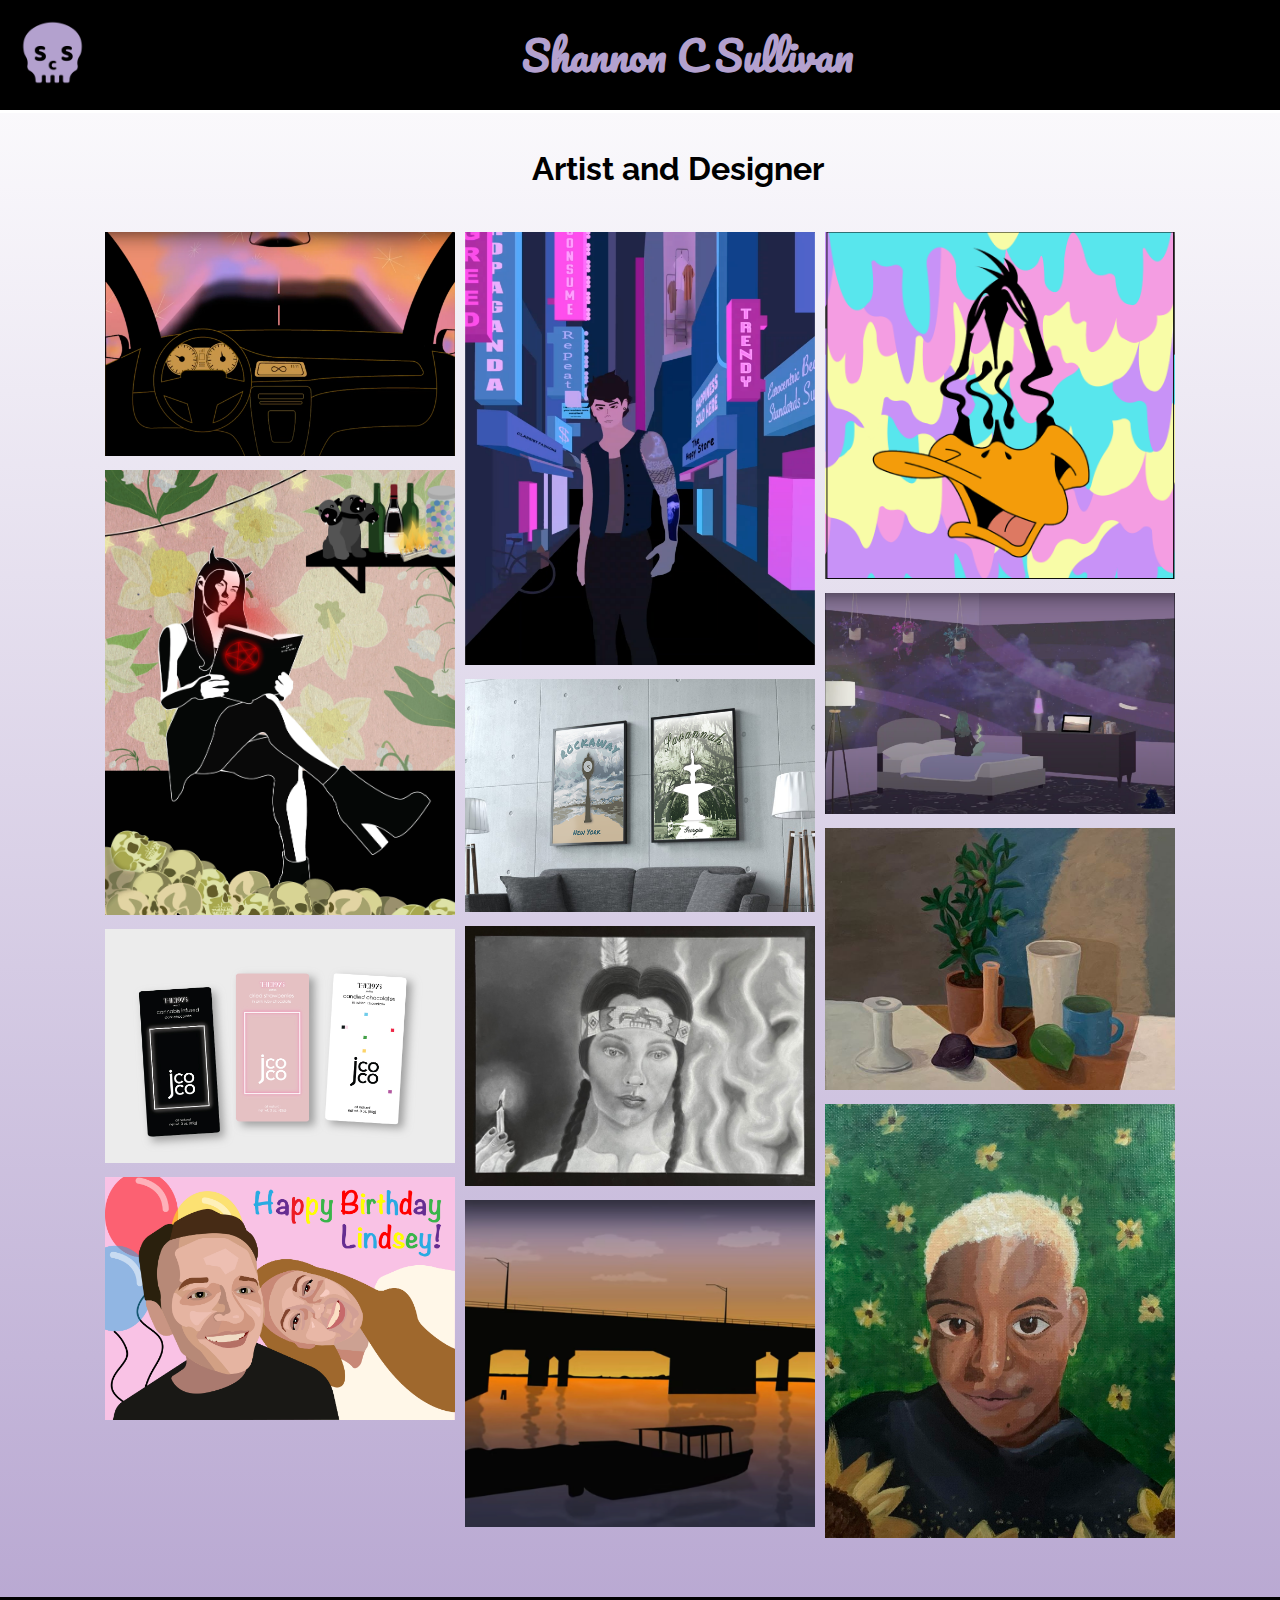
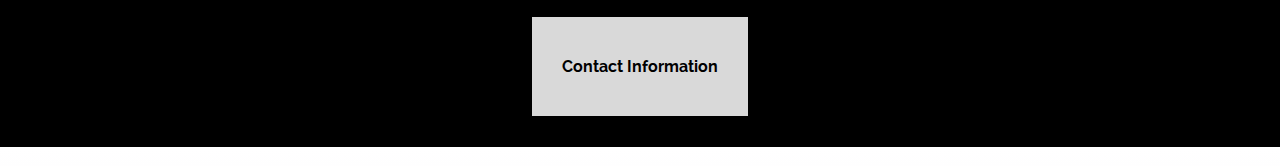
==== commit e90737ec: "Add files via upload" ====
--- a/index.html
+++ b/index.html
@@ -39,7 +39,7 @@
         <div class="col">
            <div class="item projectVid" id="myItem">
                <iframe src="https://www.youtube.com/embed/FpXOOZvG5vk" frameborder="0" allow="accelerometer; autoplay; clipboard-write; encrypted-media; gyroscope; picture-in-picture" longdesc="'Cloud Car' : Assets created using Adobe Illustrator, animated with Adobe After Effects"></iframe>
-               <img src="img/cc.png">
+               <img src="img/cc.png" alt="'Cloud Car' : Assets created in Adobe Illustrator and animated using Adobe After Effects.">
            </div>
            
             <div class="item projectImg" id="myItem">
@@ -58,7 +58,7 @@
         <div class="col">
            <div class="item projectVid" id="myItem">
                <iframe width="560" height="315" src="https://www.youtube.com/embed/ACgkwtTZsHw" title="YouTube video player" frameborder="0" allow="accelerometer; autoplay; clipboard-write; encrypted-media; gyroscope; picture-in-picture" allowfullscreen></iframe>
-               <img src="img/futureAesthetics.png">
+               <img src="img/futureAesthetics.png" alt="'Future Aesthetics' : Assets created in Adobe Illustrator and animated using Adobe After Effects">
            </div>
            
             <div class="item projectImg" id="myItem">
@@ -71,19 +71,19 @@
            
            <div class="item projectVid" id="myItem">
                <iframe src="https://www.youtube.com/embed/nHgI6ongxQ8" frameborder="0" allow="accelerometer; autoplay; clipboard-write; encrypted-media; gyroscope; picture-in-picture" allowfullscreen alt="'Sunset Bridge' :Assets created in Adobe Illustrator, animated with Adobe After Effects"></iframe>
-               <img src="img/bridge.png">
+               <img src="img/bridge.png" alt="'Sunset Bridge' : Assets created in Adobe Illustrator and animated using Adobe After Effects.">
            </div>
         </div>
         
         <div class="col">
            <div class="item projectVid" id="myItem" class="projectVid">
               <iframe src="https://www.youtube.com/embed/Mqt0gsGNGH8" frameborder="0" allow="accelerometer; autoplay; clipboard-write; encrypted-media; gyroscope; picture-in-picture" allowfullscreen alt="'Duck Amuck': Assets created in Adobe Illustrator, animated using Adobe After Effects"></iframe>
-               <img src="img/daffy.png">
+               <img src="img/daffy.png" alt="'Duck Amuck' : Short animation based on a classic Looney Tunes episode. Assets created in Adobe Illustrator and animated using Adobe After Effects.">
            </div>
            
             <div class="item projectVid" id="myItem">
                <iframe width="560" height="315" src="https://www.youtube.com/embed/l-v_tUdJEwQ" title="YouTube video player" frameborder="0" allow="accelerometer; autoplay; clipboard-write; encrypted-media; gyroscope; picture-in-picture" allowfullscreen></iframe>
-               <img src='img/space.png' alt="'Cosmic Chilling' : Assets created using Illustrator and Photoshop, animated with Adobe After Effects">
+               <img src='img/space.png' alt="'Spacing Out' : Assets created using Illustrator and Photoshop, animated with Adobe After Effects">
            </div>
            
            <div class="item projectImg" id="myItem">
--- a/css/home2.css
+++ b/css/home2.css
@@ -0,0 +1,285 @@
+*{
+    box-sizing:border-box;
+    margin:0;
+    padding:0;
+    font-family: 'Raleway', sans-serif;
+}
+
+h1{
+    font-style: bold 700;
+    
+}
+
+a{
+    text-decoration:none;
+    color:#000;
+}
+
+
+img, iframe{
+    max-width:100%;
+    max-height: 100%;
+}
+
+body{
+    background: linear-gradient(rgba(255,255,255,255), rgba(179,161,206,255));
+    
+}
+
+
+
+/*Navigation*/
+#mobileNav{display:none;}
+
+header{
+    min-width:100%;
+    background-color:#000;
+    display:flex;
+    position:fixed;
+    top:0;
+    border-bottom: 3px solid #fff;
+    z-index:2;
+}
+
+
+#headerText{
+    text-align: center;
+    padding-top:20px;
+    padding-bottom:20px;
+    margin:0 auto;
+    font-size:20px;
+}
+
+#headerText h1{font-family: 'Pacifico', cursive;}
+
+#headerText a{
+    color: rgba(179,161,206,255);
+    margin: 20px auto;
+}
+
+#logo{
+    height:75px;
+    padding-top:10px;
+    padding-left:10px;
+    margin: 10px;
+}
+
+#logo img:hover nav ul{display:block;}
+
+nav ul{ 
+    display:none;
+    list-style:none;
+    margin-top:100px;
+    width:0px;
+}
+
+nav a{
+    text-decoration: none;
+    color:rgba(179,161,206,255);
+    font-size: 20px;
+}
+
+nav li{padding:5px;}
+
+nav a:hover{
+    text-decoration: underline;
+    color:#fff;
+}
+
+
+
+/*Main Content*/
+#title{
+    margin-top:150px;
+    margin-left:75px;
+    margin-bottom:40px;
+    text-align: center;
+    padding-left:
+}
+#container{
+    margin:0px 100px;
+    display:flex;
+    flex-direction:row;
+}
+
+.col{
+    width:1000px;
+    margin-bottom:50px;
+}
+
+.item{
+    max-width:100%;
+    max-height:500px;
+    padding:5px;
+}
+.item p{display:none;}
+
+#myItem {
+    cursor: pointer;
+    transition: 0.3s;
+}
+
+#myItem:hover {
+    opacity: 0.7;
+}
+
+.projectVid iframe{display:none;}
+
+.modal {
+    display: none; /* Hidden by default */
+    position: fixed; /* Stay in place */
+    z-index: 1; /* Sit on top */
+    margin-top: 110px; /* Location of the box */
+    left: 0;
+    top: 0;
+    width: 100%; /* Full width */
+    height: 100%;/* Full height */
+    overflow: auto; /* Enable scroll if needed */
+    background-color: rgb(0, 0, 0); /* Fallback color */
+    background-color: rgba(0, 0, 0, 0.9); /* Black w/ opacity */
+    text-align:center;
+}
+
+.modal-content {
+    margin: auto;
+    display: block;
+    width: 80%;
+    max-width: 700px;
+    padding-top:25px;
+}
+
+#modalVideo{
+    width:70%;
+    height:400px;
+    margin:25px;
+}
+
+#caption {
+    margin: auto;
+    display: block;
+    width: 80%;
+    max-width: 700px;
+    text-align: center;
+    color: #ccc;
+    padding: 10px 0;
+    height: 150px;
+}
+
+.modal-content,#caption {
+    animation-name: zoom;
+    animation-duration: 0.6s;
+}
+
+@keyframes zoom {
+    from {
+        transform: scale(0)
+    }
+    to {
+        transform: scale(1)
+    }
+}
+
+.close {
+    position: absolute;
+    top: 15px;
+    right: 35px;
+    color: #f1f1f1;
+    font-size: 40px;
+    font-weight: bold;
+    transition: 0.3s;
+}
+
+.close:hover, .close:focus {
+    color: #bbb;
+    text-decoration: none;
+    cursor: pointer;
+}
+
+
+/*cta*/
+#cta{
+    background-color: #000;
+    text-align:center;
+    height:150px;
+}
+
+#cta a{
+    display:inline-block;
+    padding:40px 30px;
+    margin: 20px 0px 50px 0px;
+    background-color: rgba(255,255,255,.85);
+    text-decoration: none;
+    color:#000;
+    font-weight: bold;
+    transition:.2s;
+}
+
+#cta a:hover{
+    background-color: rgba(255,255,255,1);
+    transform: scale(1.1);
+}
+
+
+/*Mobile*/
+@media (max-width:850px){
+    /*Nav*/
+    header{
+        text-align: center;
+    }
+    
+    #headerText{display:none;}
+    
+    #mobileNav{
+        display: inline-block;
+        background-color:#000;
+        position: absolute;
+        width:100%;
+        height:90px;
+        padding:5px 20px;
+    }
+
+    nav {
+        text-align: center;
+        width:100%;
+    }
+    
+    nav ul{
+        display:block;
+        padding:10px;
+        width:100%;
+    }
+    
+    nav a {
+        width:100%;
+        display:block;
+        border: 1px solid #fff;
+        color: #fff;
+        text-decoration: none;
+        padding: 5px 0px;
+    }
+    
+    #logo{display:none;}
+    
+
+    /*Portfolio*/
+    #title{
+        margin: 120px  0px 20px auto;
+    }
+    #title h1{
+        margin: 0 auto;
+    }
+    #container{
+        flex-direction: column;
+        margin:0px 20px;
+    }
+    
+    .col{
+        max-width:100%;
+        margin-top:0px;
+        margin-bottom:0px;
+    }
+    .modal{
+        margin-top:95px;
+    }
+}
+
